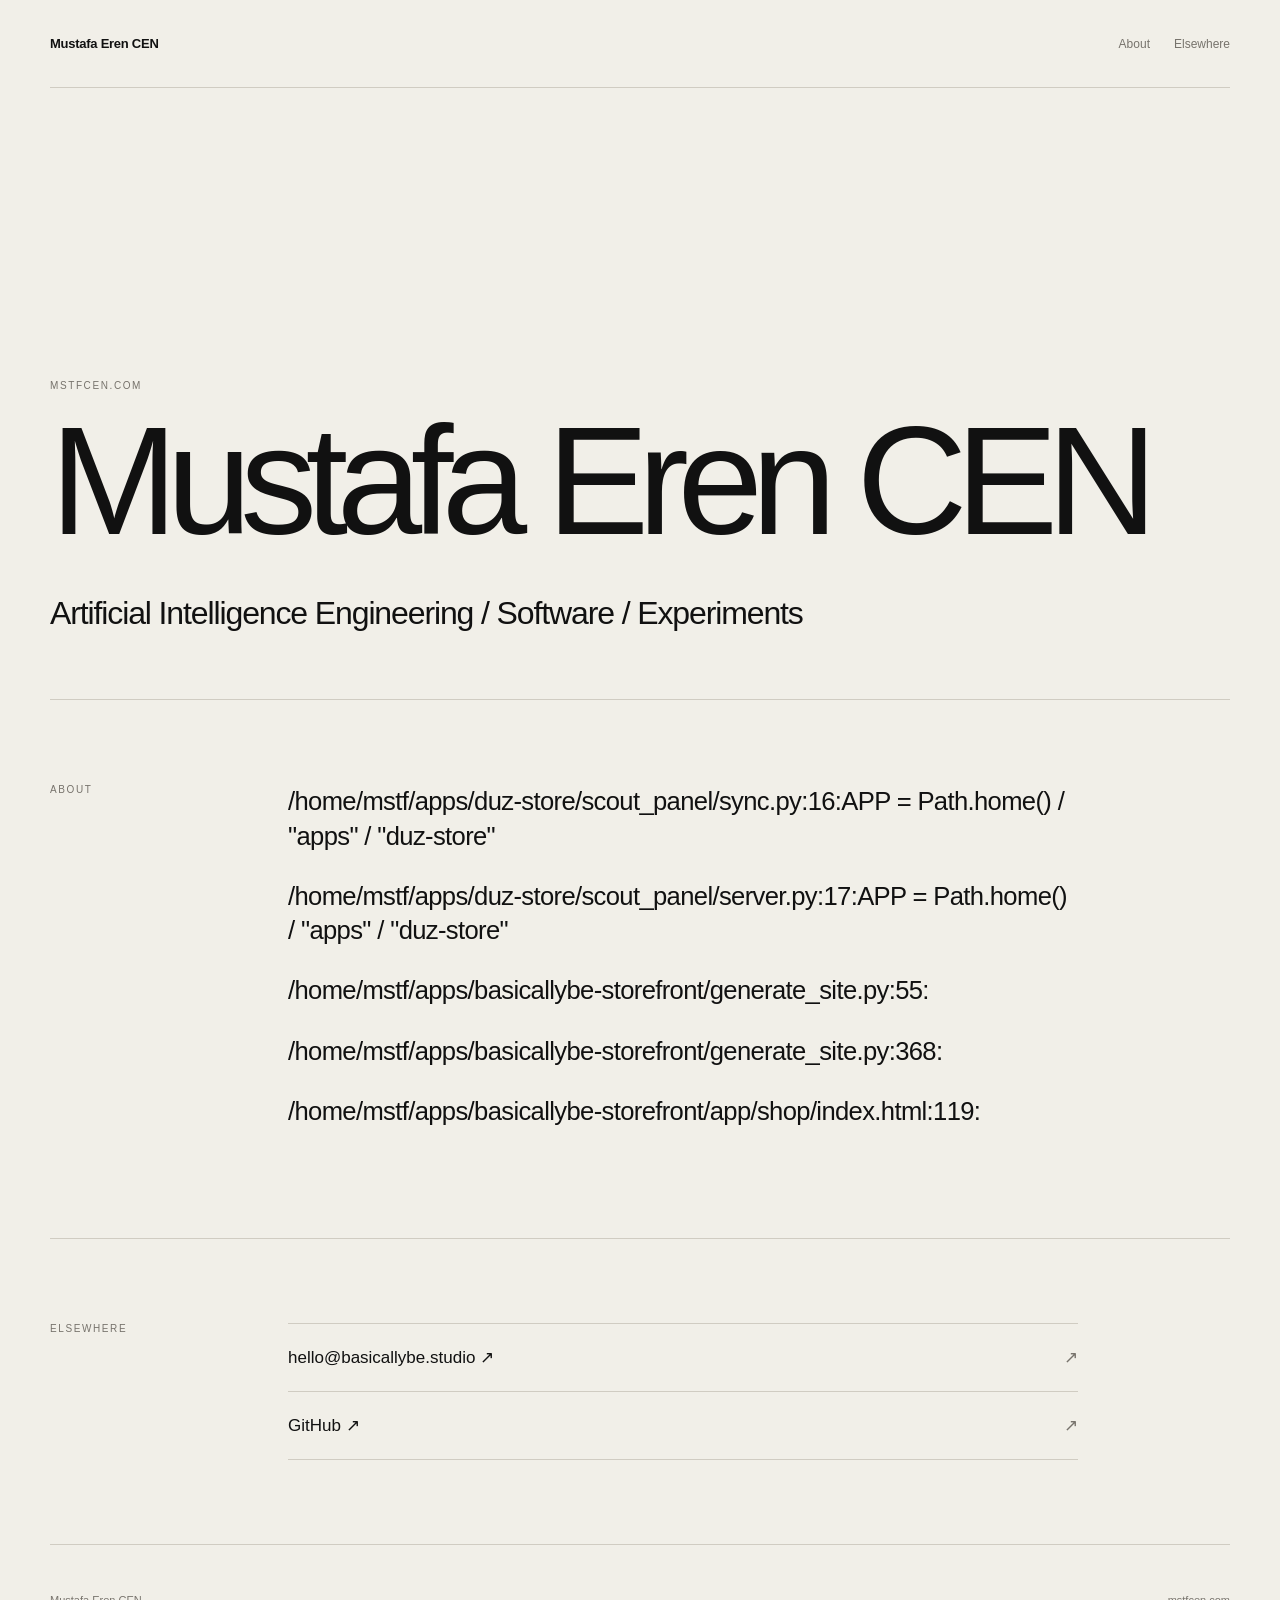
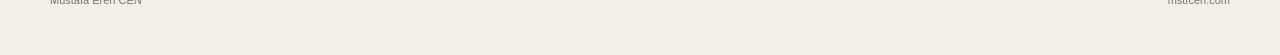
==== index.html @ 0edf3b53 "Rebuild mstfcen.com" ====
<!doctype html>
<html lang="en">
<head>
  <meta charset="utf-8">
  <meta name="viewport" content="width=device-width,initial-scale=1">
  <meta name="description" content="Artificial Intelligence Engineering / Software / Experiments">
  <meta name="theme-color" content="#f1efe8">
  <title>Mustafa Eren CEN</title>
  <link rel="stylesheet" href="style.css">
</head>
<body>
  <div class="page">
    <header class="nav">
      <a class="brand" href="/">Mustafa Eren CEN</a>
      <nav>
        <a href="#about">About</a>
        <a href="#elsewhere">Elsewhere</a>
      </nav>
    </header>

    <main>
      <section class="hero">
        <p class="eyebrow">mstfcen.com</p>
        <h1>Mustafa Eren CEN</h1>
        <p class="lead">Artificial Intelligence Engineering / Software / Experiments</p>
      </section>

      <section class="section" id="about">
        <p class="label">About</p>
        <div class="copy">
          <p>/home/mstf/apps/duz-store/scout_panel/sync.py:16:APP = Path.home() / &quot;apps&quot; / &quot;duz-store&quot;</p>
<p>/home/mstf/apps/duz-store/scout_panel/server.py:17:APP = Path.home() / &quot;apps&quot; / &quot;duz-store&quot;</p>
<p>/home/mstf/apps/basicallybe-storefront/generate_site.py:55:</p>
<p>/home/mstf/apps/basicallybe-storefront/generate_site.py:368:</p>
<p>/home/mstf/apps/basicallybe-storefront/app/shop/index.html:119:</p>
        </div>
      </section>

      <section class="section" id="elsewhere">
        <p class="label">Elsewhere</p>
        <div class="links">
          <a href="mailto:hello@basicallybe.studio" target="_blank" rel="noreferrer"><span>hello@basicallybe.studio
↗</span><span>↗</span></a>
<a href="https://github.com/mstfcen" target="_blank" rel="noreferrer"><span>GitHub
↗</span><span>↗</span></a>
        </div>
      </section>
    </main>

    <footer>
      <span>Mustafa Eren CEN</span>
      <span>mstfcen.com</span>
    </footer>
  </div>
</body>
</html>
---- style.css ----
*{box-sizing:border-box}

:root{
  --paper:#f1efe8;
  --ink:#111;
  --muted:#77736c;
  --rule:#d0ccc2;
}

html{scroll-behavior:smooth}

body{
  margin:0;
  background:var(--paper);
  color:var(--ink);
  font-family:Arial,Helvetica,sans-serif;
  -webkit-font-smoothing:antialiased;
}

a{color:inherit;text-decoration:none}

.page{
  width:min(1180px,calc(100% - 48px));
  margin:0 auto;
}

.nav{
  height:88px;
  display:flex;
  align-items:center;
  justify-content:space-between;
  border-bottom:1px solid var(--rule);
}

.brand{
  font-size:13px;
  font-weight:700;
  letter-spacing:-.02em;
}

nav{
  display:flex;
  gap:24px;
}

nav a{
  font-size:12px;
  color:var(--muted);
}

.hero{
  min-height:68vh;
  display:flex;
  flex-direction:column;
  justify-content:flex-end;
  padding:88px 0 68px;
  border-bottom:1px solid var(--rule);
}

.eyebrow,.label{
  margin:0;
  color:var(--muted);
  font-size:10px;
  text-transform:uppercase;
  letter-spacing:.16em;
}

.eyebrow{margin-bottom:28px}

h1{
  margin:0;
  max-width:1100px;
  font-size:clamp(64px,12vw,162px);
  font-weight:500;
  line-height:.82;
  letter-spacing:-.075em;
}

.lead{
  margin:50px 0 0;
  width:min(780px,100%);
  font-size:clamp(20px,2.5vw,34px);
  line-height:1.13;
  letter-spacing:-.035em;
}

.section{
  display:grid;
  grid-template-columns:190px minmax(0,1fr);
  gap:48px;
  padding:84px 0;
  border-bottom:1px solid var(--rule);
}

.copy{
  width:min(790px,100%);
  font-size:clamp(20px,2vw,27px);
  line-height:1.35;
  letter-spacing:-.025em;
}

.copy p{
  margin:0 0 1em;
}

.links{
  width:min(790px,100%);
  border-top:1px solid var(--rule);
}

.links a{
  display:flex;
  align-items:center;
  justify-content:space-between;
  min-height:68px;
  border-bottom:1px solid var(--rule);
  font-size:17px;
  transition:padding-left .15s ease;
}

.links a:hover{padding-left:8px}
.links a span:last-child{color:var(--muted)}

footer{
  height:110px;
  display:flex;
  align-items:center;
  justify-content:space-between;
  color:var(--muted);
  font-size:11px;
}

@media(max-width:720px){
  .page{width:calc(100% - 24px)}
  .nav{height:70px}
  nav{gap:14px}
  .hero{min-height:60vh;padding:58px 0 44px}
  h1{font-size:clamp(56px,20vw,96px)}
  .lead{margin-top:34px}
  .section{grid-template-columns:1fr;gap:18px;padding:54px 0}
  .copy{font-size:19px}
}
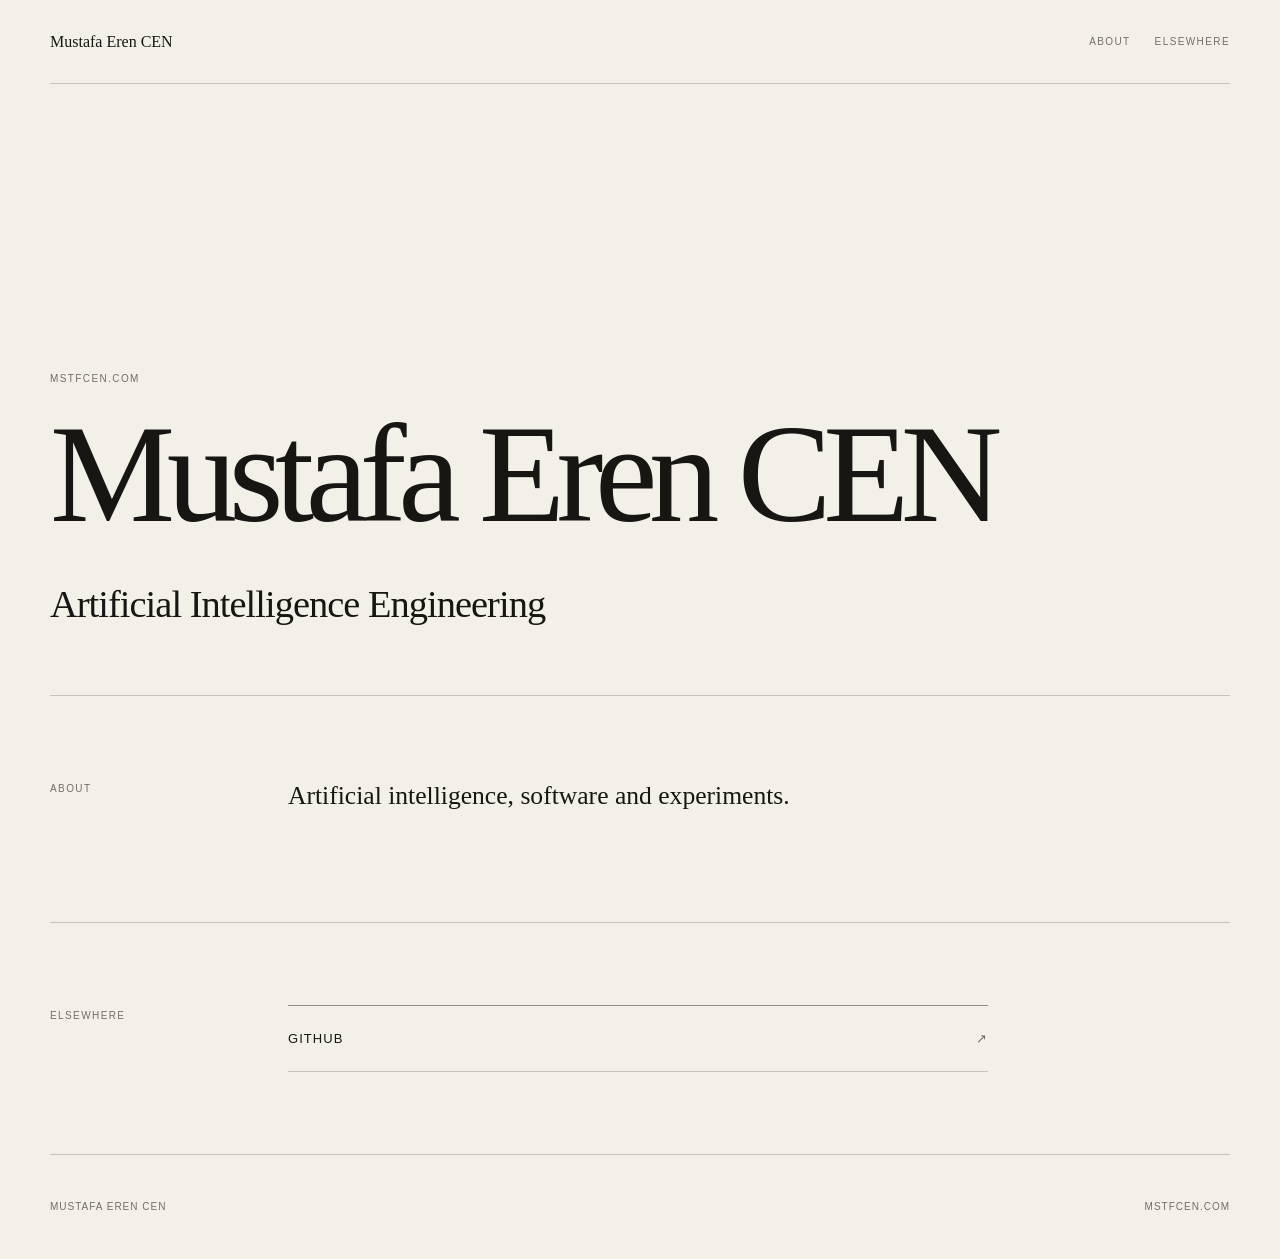
==== commit 1025db58: "Restore mstfcen.com historical copy" ====
--- a/index.html
+++ b/index.html
@@ -2,15 +2,18 @@
 <html lang="en">
 <head>
   <meta charset="utf-8">
-  <meta name="viewport" content="width=device-width,initial-scale=1">
-  <meta name="description" content="Artificial Intelligence Engineering / Software / Experiments">
-  <meta name="theme-color" content="#f1efe8">
+  <meta name="viewport"
+        content="width=device-width,initial-scale=1">
+  <meta name="description"
+        content="Artificial Intelligence Engineering">
+  <meta name="theme-color" content="#f3f0e8">
   <title>Mustafa Eren CEN</title>
   <link rel="stylesheet" href="style.css">
 </head>
 <body>
   <div class="page">
-    <header class="nav">
+
+    <header>
       <a class="brand" href="/">Mustafa Eren CEN</a>
       <nav>
         <a href="#about">About</a>
@@ -19,38 +22,34 @@
     </header>
 
     <main>
+
       <section class="hero">
-        <p class="eyebrow">mstfcen.com</p>
+        <p class="label">mstfcen.com</p>
         <h1>Mustafa Eren CEN</h1>
-        <p class="lead">Artificial Intelligence Engineering / Software / Experiments</p>
+        <p class="lead">Artificial Intelligence Engineering</p>
       </section>
 
       <section class="section" id="about">
         <p class="label">About</p>
         <div class="copy">
-          <p>/home/mstf/apps/duz-store/scout_panel/sync.py:16:APP = Path.home() / &quot;apps&quot; / &quot;duz-store&quot;</p>
-<p>/home/mstf/apps/duz-store/scout_panel/server.py:17:APP = Path.home() / &quot;apps&quot; / &quot;duz-store&quot;</p>
-<p>/home/mstf/apps/basicallybe-storefront/generate_site.py:55:</p>
-<p>/home/mstf/apps/basicallybe-storefront/generate_site.py:368:</p>
-<p>/home/mstf/apps/basicallybe-storefront/app/shop/index.html:119:</p>
+          <p>Artificial intelligence, software and experiments.</p>
         </div>
       </section>
 
       <section class="section" id="elsewhere">
         <p class="label">Elsewhere</p>
-        <div class="links">
-          <a href="mailto:hello@basicallybe.studio" target="_blank" rel="noreferrer"><span>hello@basicallybe.studio
-↗</span><span>↗</span></a>
-<a href="https://github.com/mstfcen" target="_blank" rel="noreferrer"><span>GitHub
-↗</span><span>↗</span></a>
+        <div class="link-list">
+          <a href="https://github.com/mstfcen" target="_blank" rel="noreferrer"><span>GitHub</span><span>↗</span></a>
         </div>
       </section>
+
     </main>
 
     <footer>
       <span>Mustafa Eren CEN</span>
       <span>mstfcen.com</span>
     </footer>
+
   </div>
 </body>
 </html>
--- a/style.css
+++ b/style.css
@@ -1,41 +1,48 @@
 *{box-sizing:border-box}
 
 :root{
-  --paper:#f1efe8;
-  --ink:#111;
-  --muted:#77736c;
-  --rule:#d0ccc2;
+  --bg:#f3f0e8;
+  --alt:#ebe7dc;
+  --fg:#171613;
+  --muted:#746f66;
+  --line:#cbc5b8;
+  --line-strong:#938b7c;
+  --serif:Georgia,"Times New Roman",serif;
+  --sans:Arial,Helvetica,sans-serif;
+  --max:1180px;
 }
 
 html{scroll-behavior:smooth}
 
 body{
   margin:0;
-  background:var(--paper);
-  color:var(--ink);
-  font-family:Arial,Helvetica,sans-serif;
+  background:var(--bg);
+  color:var(--fg);
+  font-family:var(--sans);
   -webkit-font-smoothing:antialiased;
 }
 
-a{color:inherit;text-decoration:none}
+a{
+  color:inherit;
+  text-decoration:none;
+}
 
 .page{
-  width:min(1180px,calc(100% - 48px));
+  width:min(var(--max),calc(100% - 48px));
   margin:0 auto;
 }
 
-.nav{
-  height:88px;
+header{
+  height:84px;
   display:flex;
   align-items:center;
   justify-content:space-between;
-  border-bottom:1px solid var(--rule);
+  border-bottom:1px solid var(--line);
 }
 
 .brand{
-  font-size:13px;
-  font-weight:700;
-  letter-spacing:-.02em;
+  font-family:var(--serif);
+  font-size:16px;
 }
 
 nav{
@@ -43,8 +50,15 @@
   gap:24px;
 }
 
+nav a,
+.label{
+  font-family:var(--sans);
+  font-size:10px;
+  letter-spacing:.14em;
+  text-transform:uppercase;
+}
+
 nav a{
-  font-size:12px;
   color:var(--muted);
 }
 
@@ -53,90 +67,122 @@
   display:flex;
   flex-direction:column;
   justify-content:flex-end;
-  padding:88px 0 68px;
-  border-bottom:1px solid var(--rule);
+  padding:88px 0 70px;
+  border-bottom:1px solid var(--line);
 }
 
-.eyebrow,.label{
-  margin:0;
+.label{
+  margin:0 0 28px;
   color:var(--muted);
-  font-size:10px;
-  text-transform:uppercase;
-  letter-spacing:.16em;
 }
 
-.eyebrow{margin-bottom:28px}
-
 h1{
+  max-width:1080px;
   margin:0;
-  max-width:1100px;
-  font-size:clamp(64px,12vw,162px);
-  font-weight:500;
-  line-height:.82;
-  letter-spacing:-.075em;
+  font-family:var(--serif);
+  font-size:clamp(66px,11vw,150px);
+  font-weight:400;
+  line-height:.88;
+  letter-spacing:-.06em;
 }
 
 .lead{
-  margin:50px 0 0;
-  width:min(780px,100%);
-  font-size:clamp(20px,2.5vw,34px);
-  line-height:1.13;
-  letter-spacing:-.035em;
+  max-width:700px;
+  margin:48px 0 0;
+  font-family:var(--serif);
+  font-size:clamp(24px,3vw,40px);
+  line-height:1.08;
+  letter-spacing:-.025em;
 }
 
 .section{
   display:grid;
   grid-template-columns:190px minmax(0,1fr);
   gap:48px;
-  padding:84px 0;
-  border-bottom:1px solid var(--rule);
+  padding:82px 0;
+  border-bottom:1px solid var(--line);
+}
+
+.section>.label{
+  margin:5px 0 0;
 }
 
 .copy{
-  width:min(790px,100%);
-  font-size:clamp(20px,2vw,27px);
-  line-height:1.35;
-  letter-spacing:-.025em;
+  max-width:700px;
+  font-family:var(--serif);
+  font-size:clamp(21px,2vw,28px);
+  line-height:1.42;
 }
 
 .copy p{
   margin:0 0 1em;
 }
 
-.links{
-  width:min(790px,100%);
-  border-top:1px solid var(--rule);
+.link-list{
+  max-width:700px;
+  border-top:1px solid var(--line-strong);
 }
 
-.links a{
+.link-list a{
+  min-height:66px;
   display:flex;
   align-items:center;
   justify-content:space-between;
-  min-height:68px;
-  border-bottom:1px solid var(--rule);
-  font-size:17px;
-  transition:padding-left .15s ease;
+  border-bottom:1px solid var(--line);
+  font-size:13px;
+  letter-spacing:.08em;
+  text-transform:uppercase;
 }
 
-.links a:hover{padding-left:8px}
-.links a span:last-child{color:var(--muted)}
+.link-list a span:last-child{
+  color:var(--muted);
+}
 
 footer{
-  height:110px;
+  min-height:104px;
   display:flex;
   align-items:center;
   justify-content:space-between;
   color:var(--muted);
-  font-size:11px;
+  font-size:10px;
+  letter-spacing:.1em;
+  text-transform:uppercase;
 }
 
 @media(max-width:720px){
-  .page{width:calc(100% - 24px)}
-  .nav{height:70px}
-  nav{gap:14px}
-  .hero{min-height:60vh;padding:58px 0 44px}
-  h1{font-size:clamp(56px,20vw,96px)}
-  .lead{margin-top:34px}
-  .section{grid-template-columns:1fr;gap:18px;padding:54px 0}
-  .copy{font-size:19px}
+  .page{
+    width:calc(100% - 24px);
+  }
+
+  header{
+    height:68px;
+  }
+
+  nav{
+    gap:14px;
+  }
+
+  .hero{
+    min-height:60vh;
+    padding:58px 0 44px;
+  }
+
+  h1{
+    font-size:clamp(58px,19vw,94px);
+  }
+
+  .lead{
+    margin-top:34px;
+    font-size:25px;
+  }
+
+  .section{
+    grid-template-columns:1fr;
+    gap:18px;
+    padding:52px 0;
+  }
+
+  .copy{
+    font-size:20px;
+  }
 }
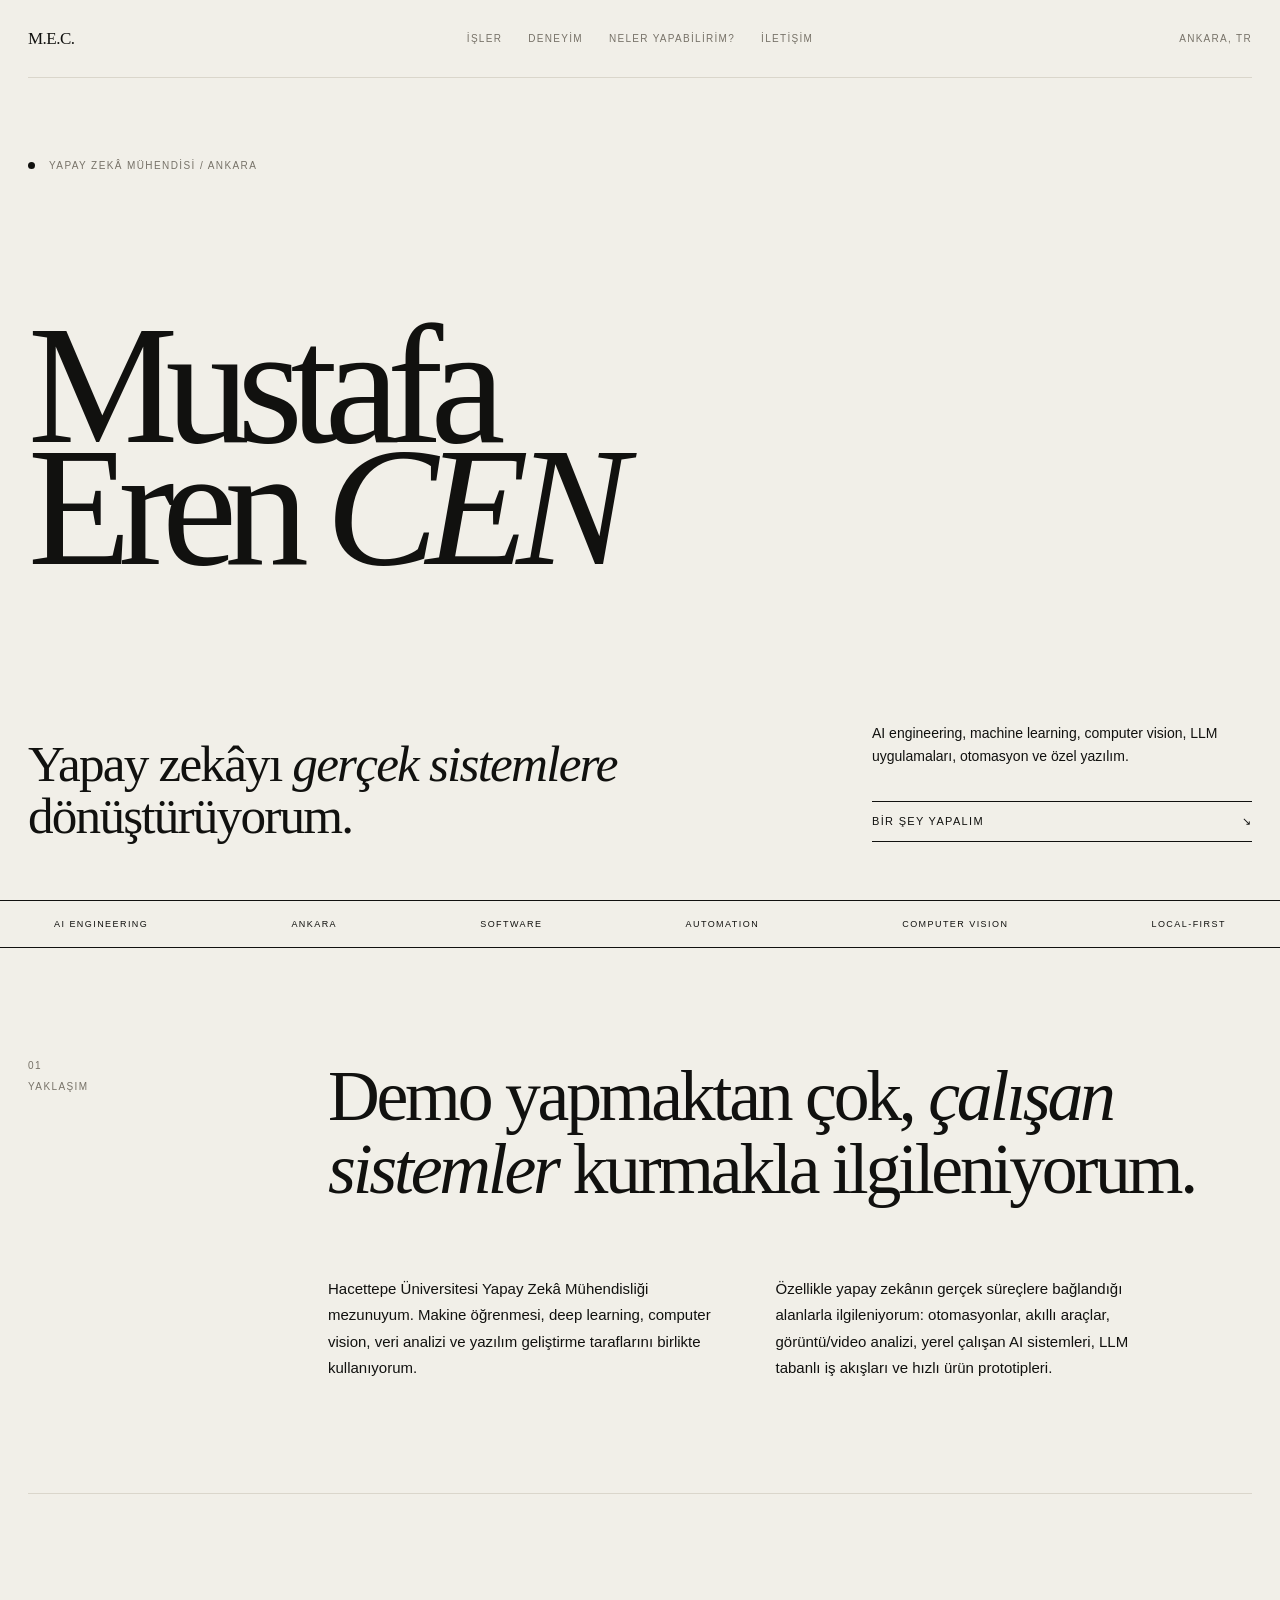
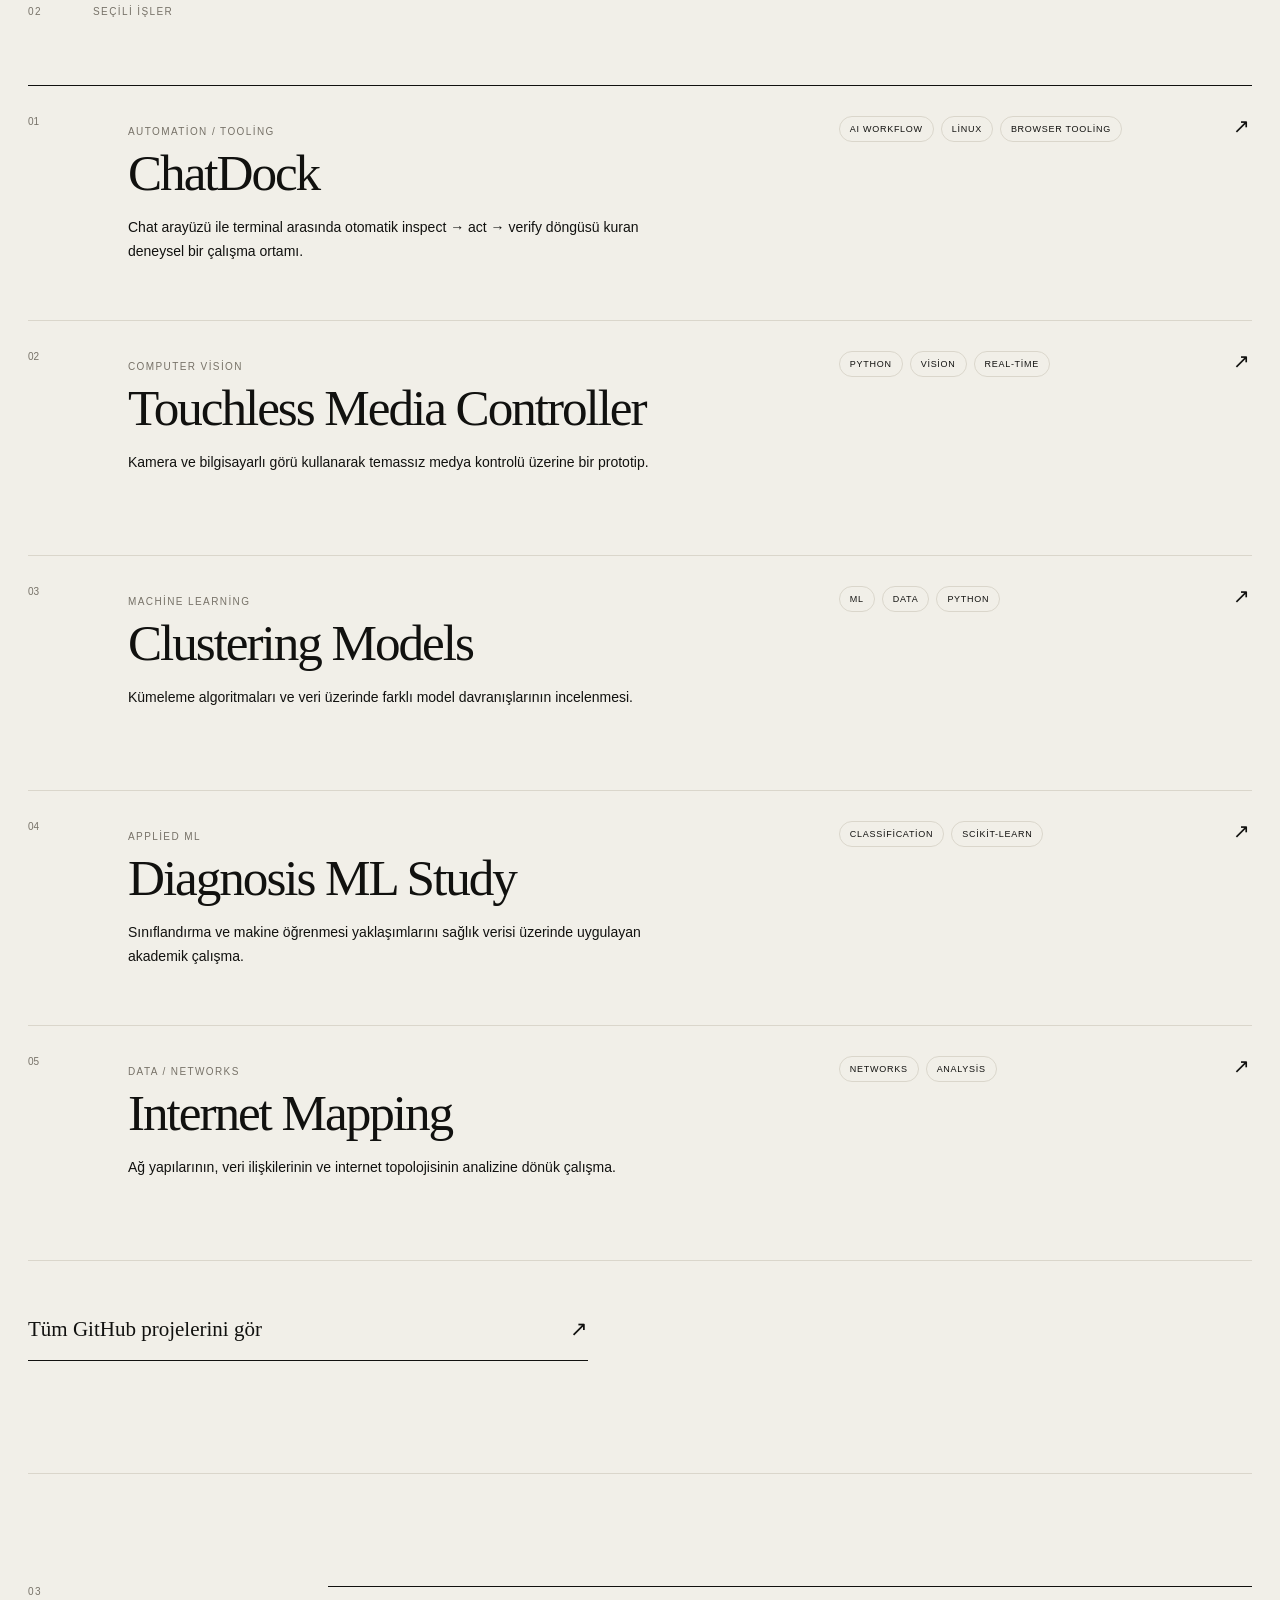
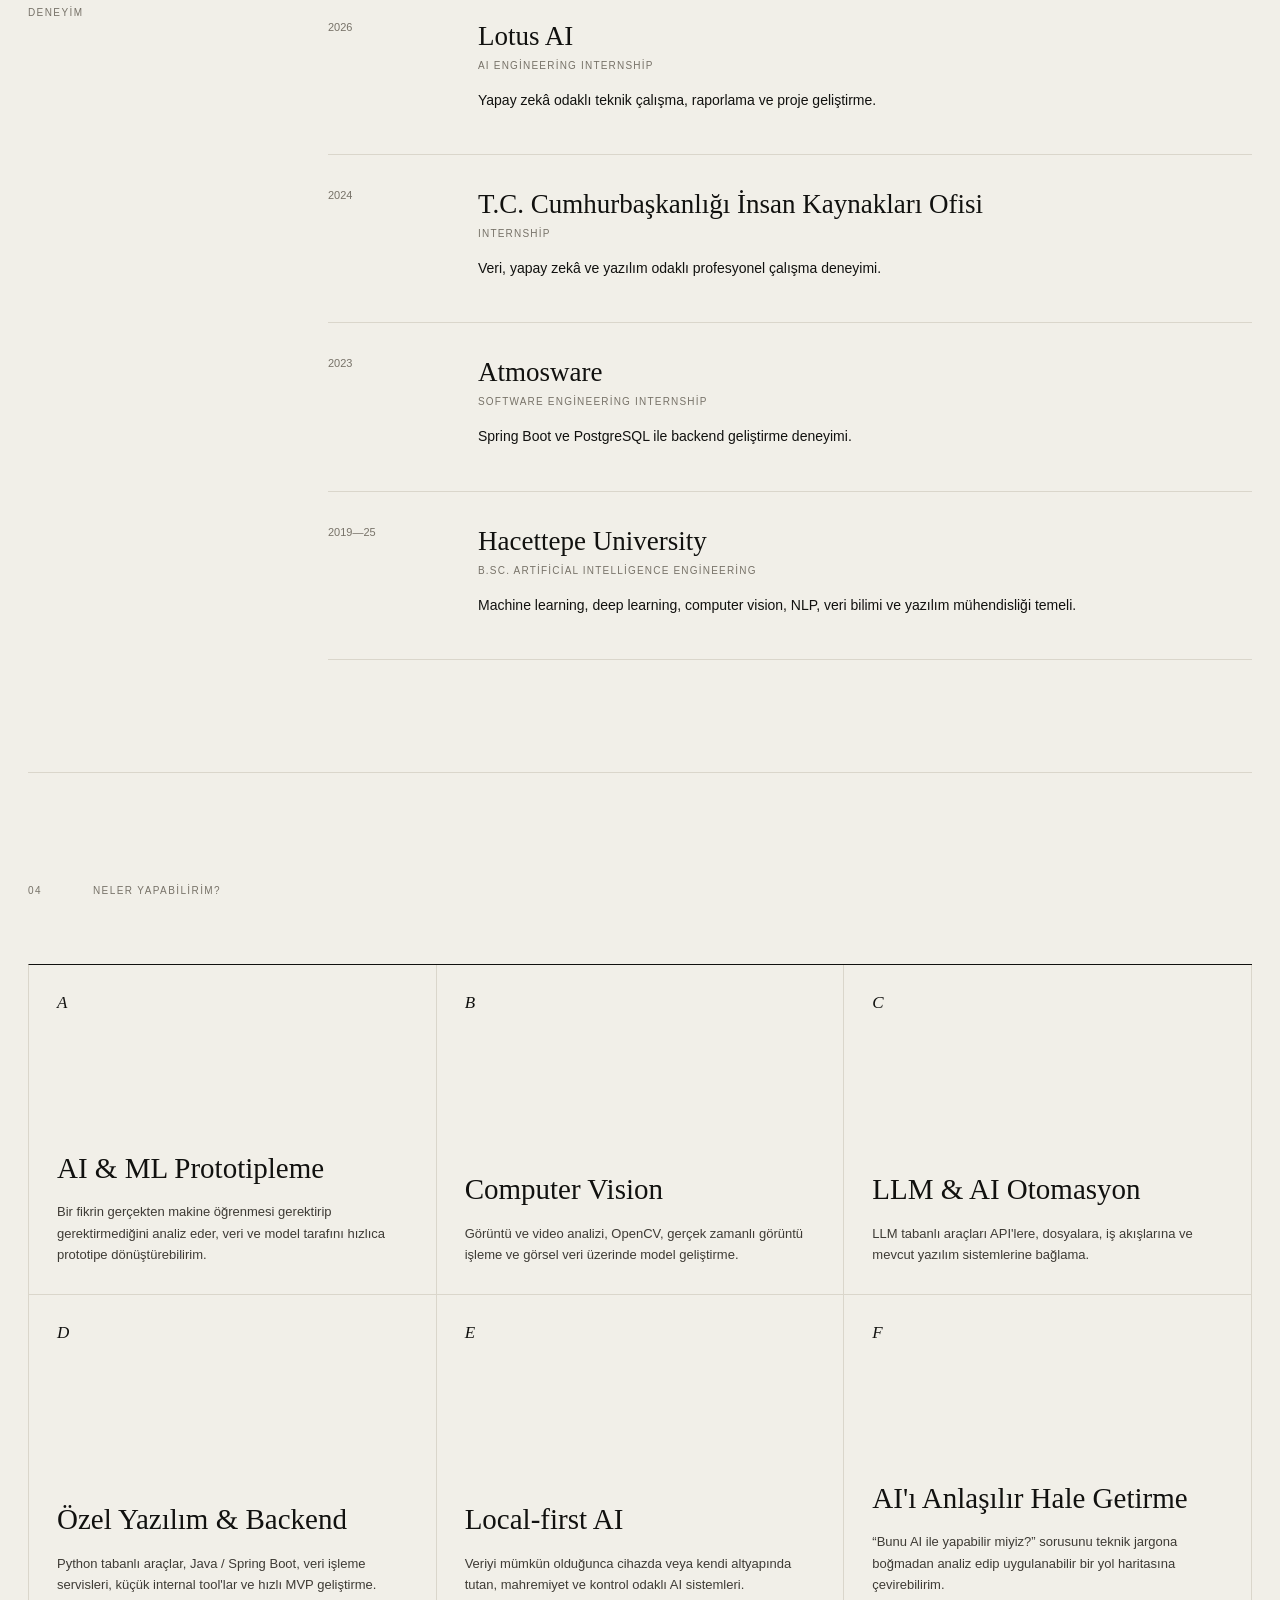
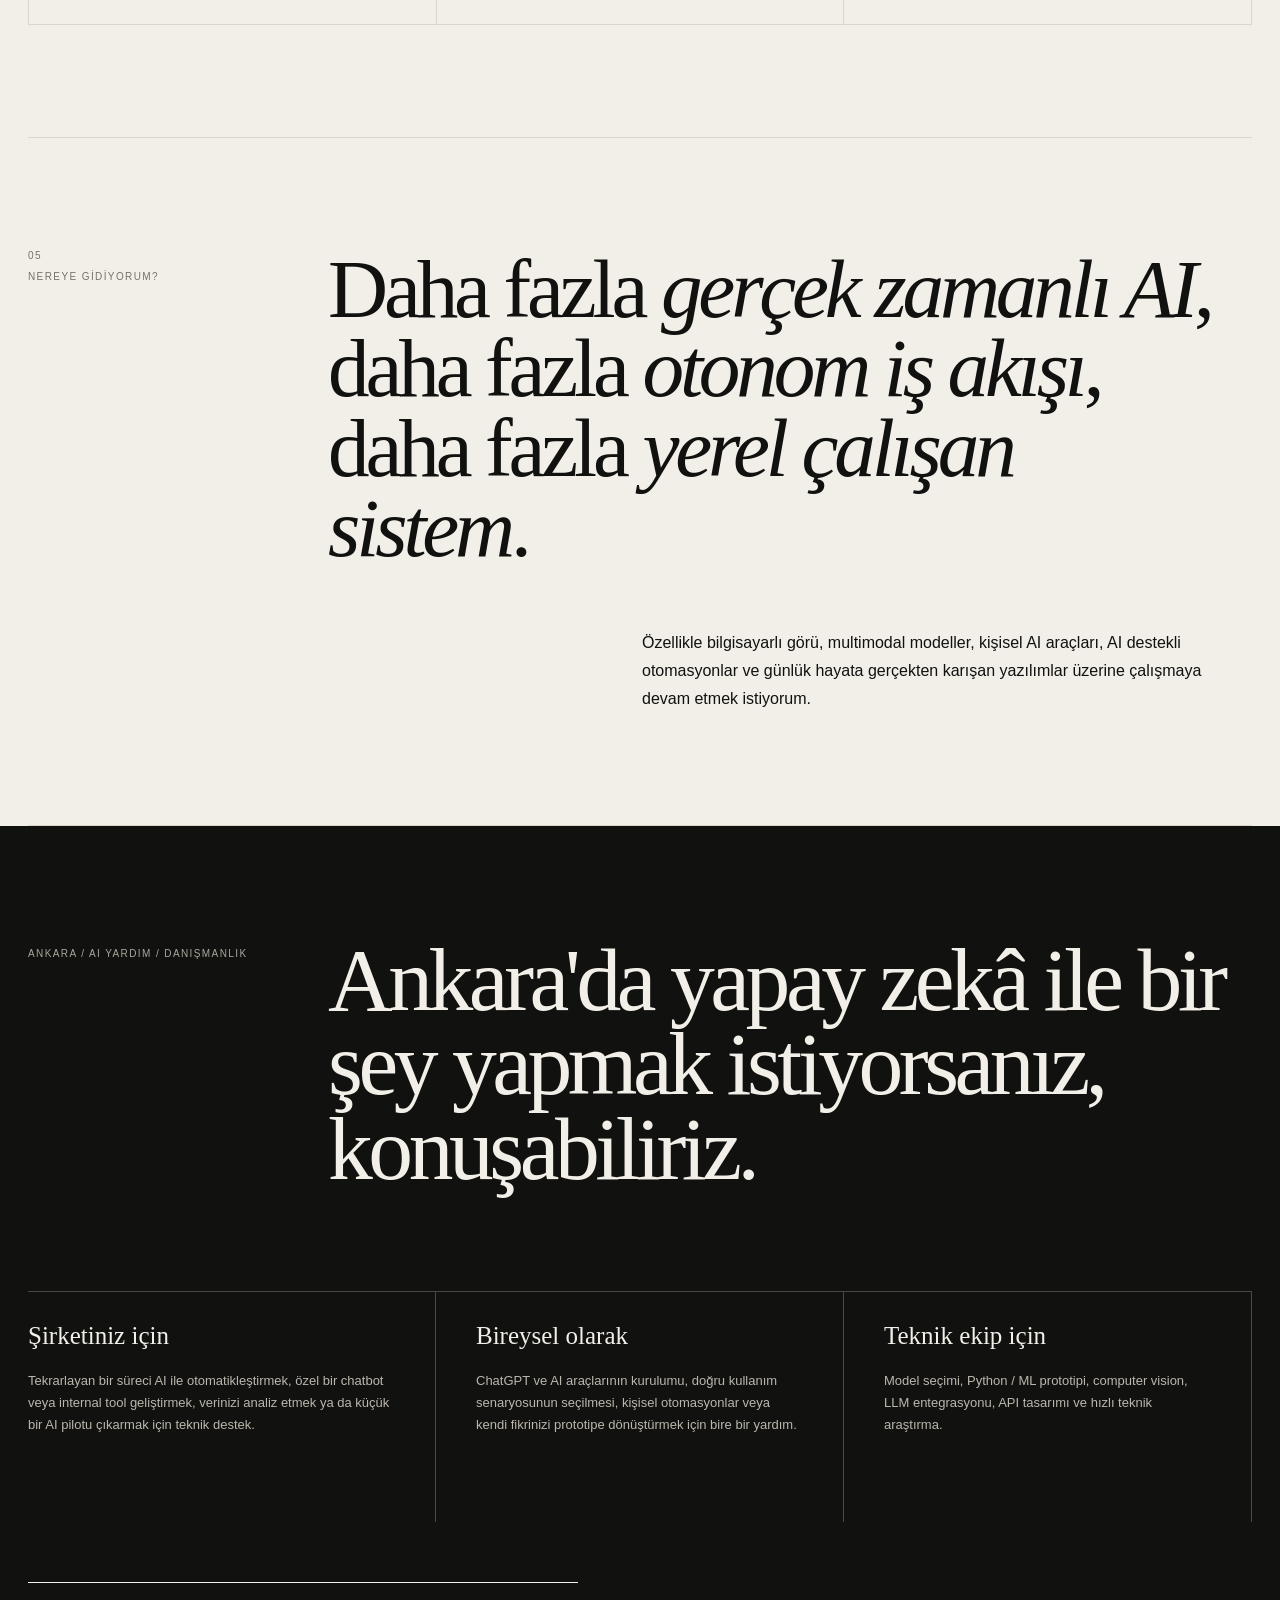
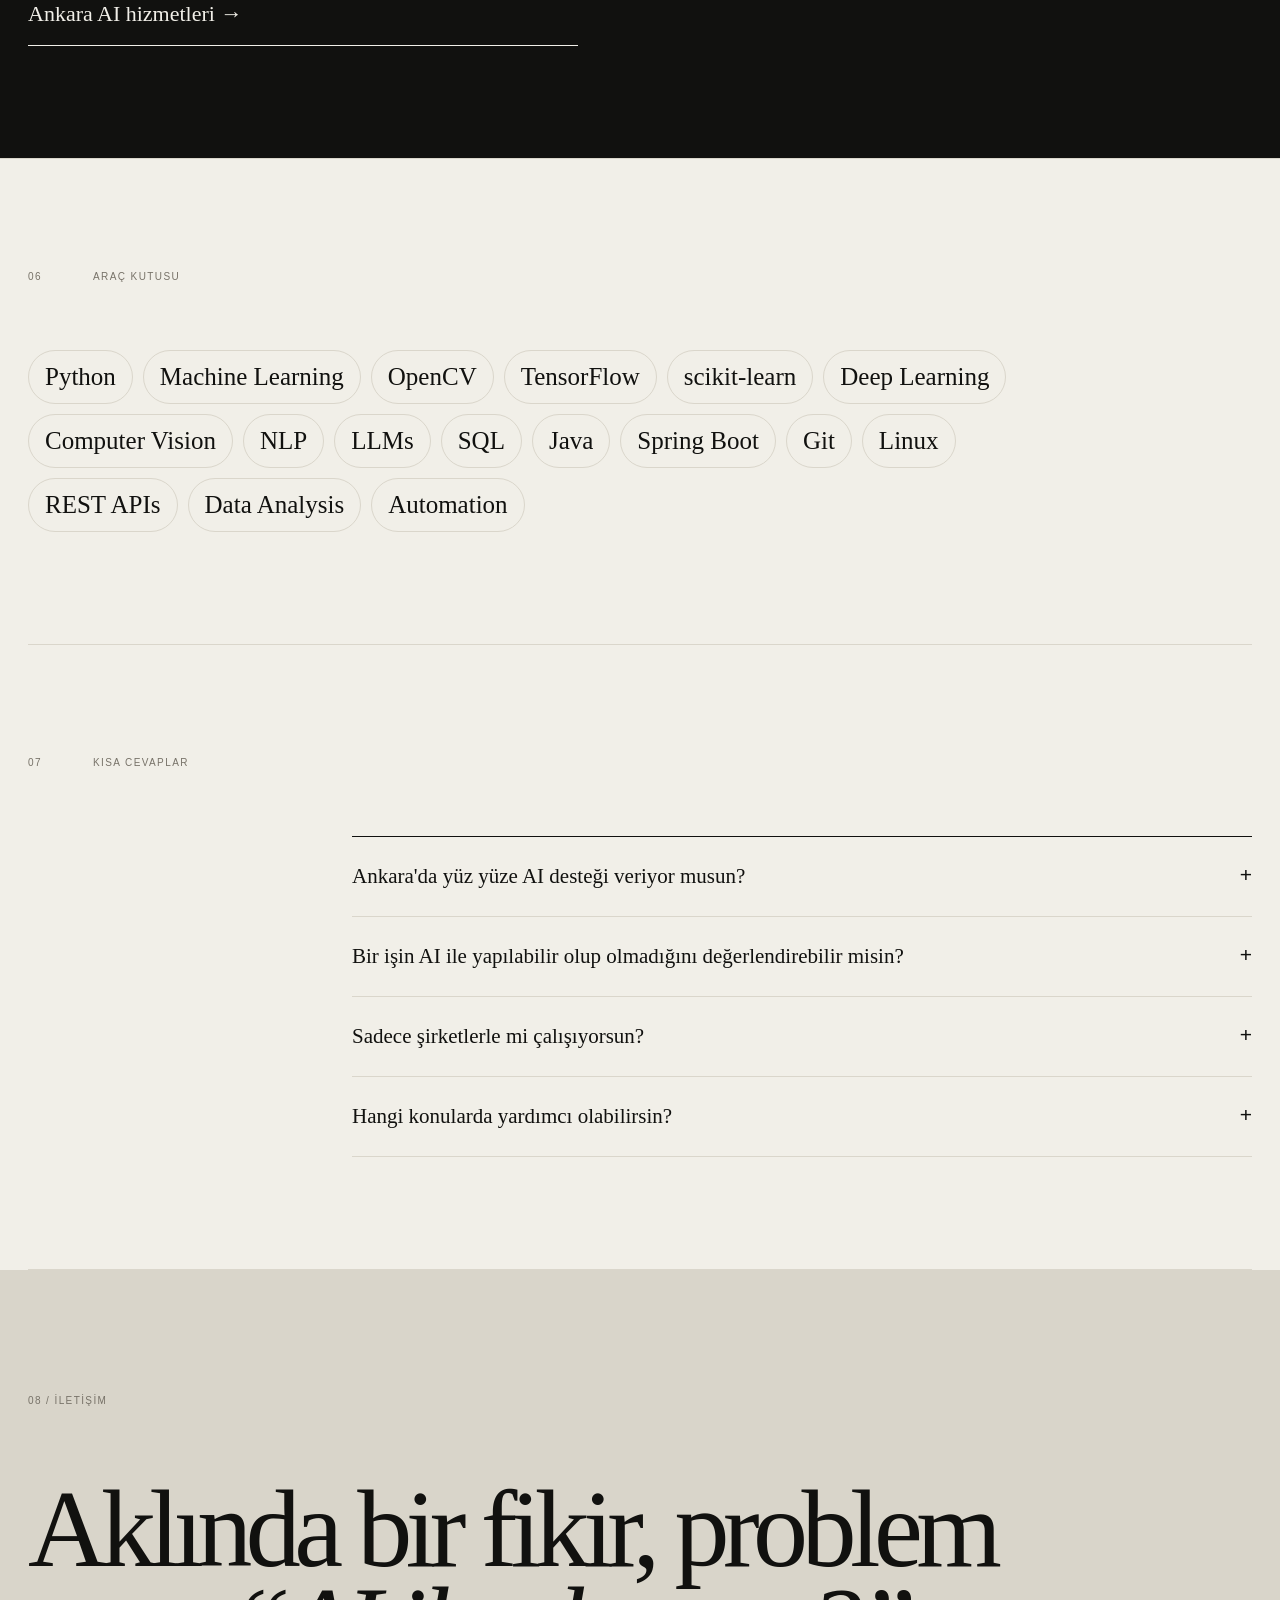
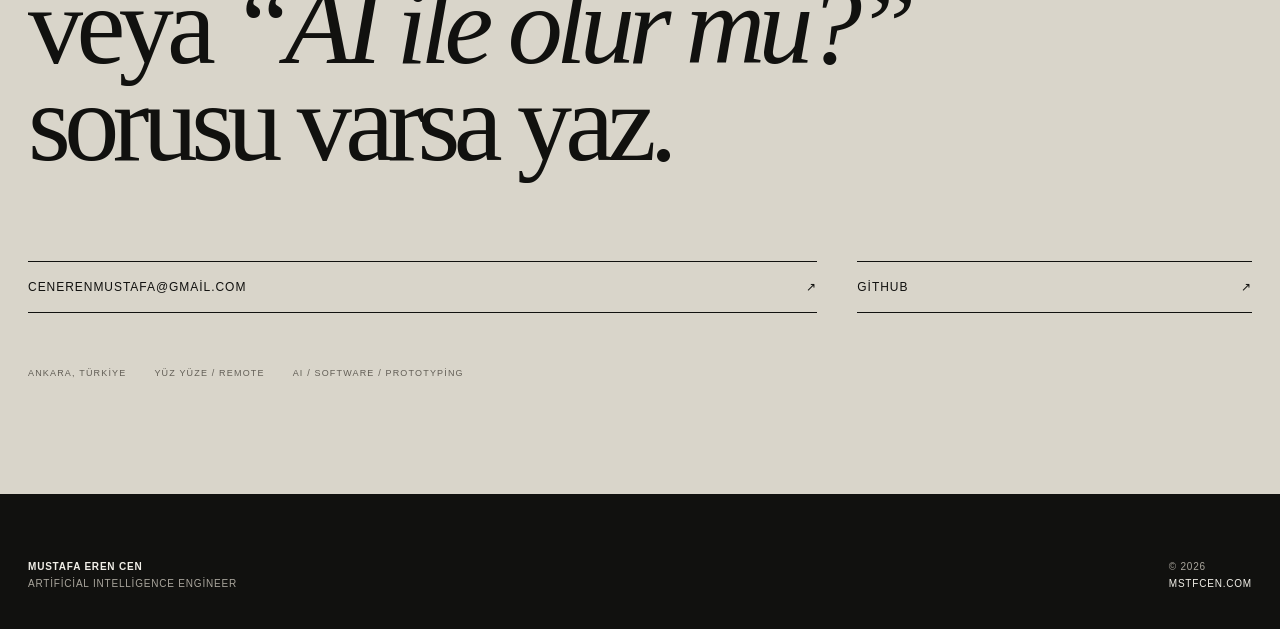
==== commit e4835e0d: "Expand portfolio and Ankara AI SEO" ====
--- a/index.html
+++ b/index.html
@@ -1,55 +1,740 @@
 <!doctype html>
-<html lang="en">
+<html lang="tr">
 <head>
   <meta charset="utf-8">
-  <meta name="viewport"
-        content="width=device-width,initial-scale=1">
-  <meta name="description"
-        content="Artificial Intelligence Engineering">
-  <meta name="theme-color" content="#f3f0e8">
-  <title>Mustafa Eren CEN</title>
-  <link rel="stylesheet" href="style.css">
+  <meta name="viewport" content="width=device-width,initial-scale=1">
+
+  <title>Mustafa Eren CEN — Yapay Zekâ Mühendisi | Ankara AI & Yazılım</title>
+
+  <meta
+    name="description"
+    content="Ankara'da yapay zekâ mühendisi Mustafa Eren CEN. AI danışmanlığı, yapay zekâ otomasyonları, makine öğrenmesi, computer vision, LLM uygulamaları, Python ve özel yazılım prototipleri."
+  >
+
+  <meta
+    name="keywords"
+    content="Ankara yapay zeka, Ankara AI, yapay zeka danışmanlığı Ankara, yapay zeka uzmanı Ankara, AI danışmanı, yapay zeka yardımı, AI otomasyon, makine öğrenmesi Ankara, computer vision Ankara, Python geliştirici Ankara, LLM, Mustafa Eren Cen"
+  >
+
+  <meta name="author" content="Mustafa Eren CEN">
+  <meta name="robots" content="index,follow,max-image-preview:large,max-snippet:-1,max-video-preview:-1">
+  <meta name="theme-color" content="#f1efe8">
+  <meta name="format-detection" content="telephone=no">
+
+  <link rel="canonical" href="https://mstfcen.com/">
+  <link rel="alternate" hreflang="tr" href="https://mstfcen.com/">
+  <link rel="alternate" hreflang="x-default" href="https://mstfcen.com/">
+
+  <meta property="og:type" content="profile">
+  <meta property="og:locale" content="tr_TR">
+  <meta property="og:site_name" content="mstfcen.com">
+  <meta property="og:title" content="Mustafa Eren CEN — Yapay Zekâ Mühendisi">
+  <meta
+    property="og:description"
+    content="Yapay zekâ, yazılım, otomasyon ve gerçek dünyada çalışan sistemler. Ankara."
+  >
+  <meta property="og:url" content="https://mstfcen.com/">
+
+  <meta name="twitter:card" content="summary">
+  <meta name="twitter:title" content="Mustafa Eren CEN — Yapay Zekâ Mühendisi">
+  <meta
+    name="twitter:description"
+    content="AI, machine learning, computer vision, otomasyon ve özel yazılım sistemleri — Ankara."
+  >
+
+  <link rel="stylesheet" href="/style.css">
+
+  <script type="application/ld+json">
+  {
+    "@context": "https://schema.org",
+    "@graph": [
+      {
+        "@type": "Person",
+        "@id": "https://mstfcen.com/#person",
+        "name": "Mustafa Eren CEN",
+        "url": "https://mstfcen.com/",
+        "email": "mailto:cenerenmustafa@gmail.com",
+        "jobTitle": "Artificial Intelligence Engineer",
+        "address": {
+          "@type": "PostalAddress",
+          "addressLocality": "Ankara",
+          "addressCountry": "TR"
+        },
+        "alumniOf": {
+          "@type": "CollegeOrUniversity",
+          "name": "Hacettepe University"
+        },
+        "sameAs": [
+          "https://github.com/mstfcen"
+        ],
+        "knowsAbout": [
+          "Artificial Intelligence",
+          "Machine Learning",
+          "Deep Learning",
+          "Computer Vision",
+          "Natural Language Processing",
+          "Large Language Models",
+          "Python",
+          "OpenCV",
+          "TensorFlow",
+          "scikit-learn",
+          "Data Analysis",
+          "AI Automation",
+          "Software Development",
+          "Java",
+          "Spring Boot"
+        ]
+      },
+      {
+        "@type": "WebSite",
+        "@id": "https://mstfcen.com/#website",
+        "url": "https://mstfcen.com/",
+        "name": "Mustafa Eren CEN",
+        "inLanguage": "tr-TR",
+        "publisher": {
+          "@id": "https://mstfcen.com/#person"
+        }
+      },
+      {
+        "@type": "ProfessionalService",
+        "@id": "https://mstfcen.com/#ai-service",
+        "name": "Mustafa Eren CEN — Yapay Zekâ & Yazılım",
+        "url": "https://mstfcen.com/ankara-yapay-zeka-danismanligi/",
+        "areaServed": [
+          {
+            "@type": "City",
+            "name": "Ankara"
+          },
+          {
+            "@type": "Country",
+            "name": "Türkiye"
+          }
+        ],
+        "provider": {
+          "@id": "https://mstfcen.com/#person"
+        },
+        "serviceType": [
+          "Yapay Zekâ Danışmanlığı",
+          "AI Otomasyon",
+          "Makine Öğrenmesi",
+          "Computer Vision",
+          "LLM Uygulamaları",
+          "Özel Yazılım Prototipleme"
+        ]
+      }
+    ]
+  }
+  </script>
 </head>
+
 <body>
-  <div class="page">
-
-    <header>
-      <a class="brand" href="/">Mustafa Eren CEN</a>
-      <nav>
-        <a href="#about">About</a>
-        <a href="#elsewhere">Elsewhere</a>
-      </nav>
-    </header>
-
-    <main>
-
-      <section class="hero">
-        <p class="label">mstfcen.com</p>
-        <h1>Mustafa Eren CEN</h1>
-        <p class="lead">Artificial Intelligence Engineering</p>
-      </section>
-
-      <section class="section" id="about">
-        <p class="label">About</p>
-        <div class="copy">
-          <p>Artificial intelligence, software and experiments.</p>
+  <a class="skip" href="#main">İçeriğe geç</a>
+
+  <header class="topbar">
+    <a class="wordmark" href="/" aria-label="Ana sayfa">
+      M.E.C.
+    </a>
+
+    <nav aria-label="Ana navigasyon">
+      <a href="#work">İşler</a>
+      <a href="#experience">Deneyim</a>
+      <a href="#capabilities">Neler yapabilirim?</a>
+      <a href="#contact">İletişim</a>
+    </nav>
+
+    <span class="place">
+      Ankara, TR
+    </span>
+  </header>
+
+  <main id="main">
+
+    <section class="hero">
+      <div class="hero-kicker">
+        <span class="dot"></span>
+        Yapay Zekâ Mühendisi / Ankara
+      </div>
+
+      <h1>
+        Mustafa<br>
+        Eren <em>CEN</em>
+      </h1>
+
+      <div class="hero-bottom">
+        <p class="hero-statement">
+          Yapay zekâyı
+          <span>gerçek sistemlere</span>
+          dönüştürüyorum.
+        </p>
+
+        <div class="hero-meta">
+          <p>
+            AI engineering, machine learning,
+            computer vision, LLM uygulamaları,
+            otomasyon ve özel yazılım.
+          </p>
+
+          <a href="#contact" class="arrow-link">
+            Bir şey yapalım
+            <span>↘</span>
+          </a>
         </div>
-      </section>
-
-      <section class="section" id="elsewhere">
-        <p class="label">Elsewhere</p>
-        <div class="link-list">
-          <a href="https://github.com/mstfcen" target="_blank" rel="noreferrer"><span>GitHub</span><span>↗</span></a>
+      </div>
+    </section>
+
+    <div class="signal" aria-hidden="true">
+      <span>AI ENGINEERING</span>
+      <span>ANKARA</span>
+      <span>SOFTWARE</span>
+      <span>AUTOMATION</span>
+      <span>COMPUTER VISION</span>
+      <span>LOCAL-FIRST</span>
+    </div>
+
+    <section class="intro editorial">
+      <div class="section-id">
+        <span>01</span>
+        <span>Yaklaşım</span>
+      </div>
+
+      <div class="editorial-body">
+        <p class="big-copy">
+          Demo yapmaktan çok,
+          <strong>çalışan sistemler</strong>
+          kurmakla ilgileniyorum.
+        </p>
+
+        <div class="columns">
+          <p>
+            Hacettepe Üniversitesi Yapay Zekâ Mühendisliği
+            mezunuyum. Makine öğrenmesi, deep learning,
+            computer vision, veri analizi ve yazılım geliştirme
+            taraflarını birlikte kullanıyorum.
+          </p>
+
+          <p>
+            Özellikle yapay zekânın gerçek süreçlere bağlandığı
+            alanlarla ilgileniyorum: otomasyonlar, akıllı araçlar,
+            görüntü/video analizi, yerel çalışan AI sistemleri,
+            LLM tabanlı iş akışları ve hızlı ürün prototipleri.
+          </p>
         </div>
-      </section>
-
-    </main>
-
-    <footer>
-      <span>Mustafa Eren CEN</span>
-      <span>mstfcen.com</span>
-    </footer>
-
-  </div>
+      </div>
+    </section>
+
+    <section class="work" id="work">
+      <div class="section-id">
+        <span>02</span>
+        <span>Seçili işler</span>
+      </div>
+
+      <div class="work-list">
+
+        <a
+          class="work-item feature"
+          href="https://github.com/mstfcen/zaku-chatdock"
+          target="_blank"
+          rel="noreferrer"
+        >
+          <div class="work-number">01</div>
+
+          <div>
+            <p class="eyebrow">Automation / Tooling</p>
+            <h2>ChatDock</h2>
+
+            <p class="work-description">
+              Chat arayüzü ile terminal arasında otomatik
+              inspect → act → verify döngüsü kuran deneysel
+              bir çalışma ortamı.
+            </p>
+          </div>
+
+          <div class="work-tags">
+            <span>AI workflow</span>
+            <span>Linux</span>
+            <span>Browser tooling</span>
+          </div>
+
+          <span class="work-arrow">↗</span>
+        </a>
+
+        <a
+          class="work-item"
+          href="https://github.com/mstfcen/touchless-media-controller"
+          target="_blank"
+          rel="noreferrer"
+        >
+          <div class="work-number">02</div>
+
+          <div>
+            <p class="eyebrow">Computer Vision</p>
+            <h2>Touchless Media Controller</h2>
+
+            <p class="work-description">
+              Kamera ve bilgisayarlı görü kullanarak
+              temassız medya kontrolü üzerine bir prototip.
+            </p>
+          </div>
+
+          <div class="work-tags">
+            <span>Python</span>
+            <span>Vision</span>
+            <span>Real-time</span>
+          </div>
+
+          <span class="work-arrow">↗</span>
+        </a>
+
+        <a
+          class="work-item"
+          href="https://github.com/mstfcen/Clustering-Models"
+          target="_blank"
+          rel="noreferrer"
+        >
+          <div class="work-number">03</div>
+
+          <div>
+            <p class="eyebrow">Machine Learning</p>
+            <h2>Clustering Models</h2>
+
+            <p class="work-description">
+              Kümeleme algoritmaları ve veri üzerinde
+              farklı model davranışlarının incelenmesi.
+            </p>
+          </div>
+
+          <div class="work-tags">
+            <span>ML</span>
+            <span>Data</span>
+            <span>Python</span>
+          </div>
+
+          <span class="work-arrow">↗</span>
+        </a>
+
+        <a
+          class="work-item"
+          href="https://github.com/mstfcen/Diabetes-Diagnosis-Machine-Learning"
+          target="_blank"
+          rel="noreferrer"
+        >
+          <div class="work-number">04</div>
+
+          <div>
+            <p class="eyebrow">Applied ML</p>
+            <h2>Diagnosis ML Study</h2>
+
+            <p class="work-description">
+              Sınıflandırma ve makine öğrenmesi
+              yaklaşımlarını sağlık verisi üzerinde
+              uygulayan akademik çalışma.
+            </p>
+          </div>
+
+          <div class="work-tags">
+            <span>Classification</span>
+            <span>scikit-learn</span>
+          </div>
+
+          <span class="work-arrow">↗</span>
+        </a>
+
+        <a
+          class="work-item"
+          href="https://github.com/mstfcen/Internet-Mapping"
+          target="_blank"
+          rel="noreferrer"
+        >
+          <div class="work-number">05</div>
+
+          <div>
+            <p class="eyebrow">Data / Networks</p>
+            <h2>Internet Mapping</h2>
+
+            <p class="work-description">
+              Ağ yapılarının, veri ilişkilerinin ve
+              internet topolojisinin analizine dönük çalışma.
+            </p>
+          </div>
+
+          <div class="work-tags">
+            <span>Networks</span>
+            <span>Analysis</span>
+          </div>
+
+          <span class="work-arrow">↗</span>
+        </a>
+
+      </div>
+
+      <a
+        class="all-projects"
+        href="https://github.com/mstfcen"
+        target="_blank"
+        rel="noreferrer"
+      >
+        Tüm GitHub projelerini gör
+        <span>↗</span>
+      </a>
+    </section>
+
+    <section class="experience editorial" id="experience">
+      <div class="section-id">
+        <span>03</span>
+        <span>Deneyim</span>
+      </div>
+
+      <div class="timeline">
+
+        <article>
+          <div class="year">2026</div>
+          <div>
+            <h3>Lotus AI</h3>
+            <p class="role">AI Engineering Internship</p>
+            <p>
+              Yapay zekâ odaklı teknik çalışma,
+              raporlama ve proje geliştirme.
+            </p>
+          </div>
+        </article>
+
+        <article>
+          <div class="year">2024</div>
+          <div>
+            <h3>T.C. Cumhurbaşkanlığı İnsan Kaynakları Ofisi</h3>
+            <p class="role">Internship</p>
+            <p>
+              Veri, yapay zekâ ve yazılım odaklı
+              profesyonel çalışma deneyimi.
+            </p>
+          </div>
+        </article>
+
+        <article>
+          <div class="year">2023</div>
+          <div>
+            <h3>Atmosware</h3>
+            <p class="role">Software Engineering Internship</p>
+            <p>
+              Spring Boot ve PostgreSQL ile backend
+              geliştirme deneyimi.
+            </p>
+          </div>
+        </article>
+
+        <article>
+          <div class="year">2019—25</div>
+          <div>
+            <h3>Hacettepe University</h3>
+            <p class="role">B.Sc. Artificial Intelligence Engineering</p>
+            <p>
+              Machine learning, deep learning,
+              computer vision, NLP, veri bilimi
+              ve yazılım mühendisliği temeli.
+            </p>
+          </div>
+        </article>
+
+      </div>
+    </section>
+
+    <section class="capabilities" id="capabilities">
+      <div class="section-id">
+        <span>04</span>
+        <span>Neler yapabilirim?</span>
+      </div>
+
+      <div class="cap-grid">
+
+        <article>
+          <span class="cap-no">A</span>
+          <h3>AI & ML Prototipleme</h3>
+          <p>
+            Bir fikrin gerçekten makine öğrenmesi gerektirip
+            gerektirmediğini analiz eder, veri ve model tarafını
+            hızlıca prototipe dönüştürebilirim.
+          </p>
+        </article>
+
+        <article>
+          <span class="cap-no">B</span>
+          <h3>Computer Vision</h3>
+          <p>
+            Görüntü ve video analizi, OpenCV,
+            gerçek zamanlı görüntü işleme ve
+            görsel veri üzerinde model geliştirme.
+          </p>
+        </article>
+
+        <article>
+          <span class="cap-no">C</span>
+          <h3>LLM & AI Otomasyon</h3>
+          <p>
+            LLM tabanlı araçları API'lere,
+            dosyalara, iş akışlarına ve mevcut
+            yazılım sistemlerine bağlama.
+          </p>
+        </article>
+
+        <article>
+          <span class="cap-no">D</span>
+          <h3>Özel Yazılım & Backend</h3>
+          <p>
+            Python tabanlı araçlar, Java / Spring Boot,
+            veri işleme servisleri, küçük internal tool'lar
+            ve hızlı MVP geliştirme.
+          </p>
+        </article>
+
+        <article>
+          <span class="cap-no">E</span>
+          <h3>Local-first AI</h3>
+          <p>
+            Veriyi mümkün olduğunca cihazda veya
+            kendi altyapında tutan, mahremiyet ve
+            kontrol odaklı AI sistemleri.
+          </p>
+        </article>
+
+        <article>
+          <span class="cap-no">F</span>
+          <h3>AI'ı Anlaşılır Hale Getirme</h3>
+          <p>
+            “Bunu AI ile yapabilir miyiz?” sorusunu
+            teknik jargona boğmadan analiz edip
+            uygulanabilir bir yol haritasına çevirebilirim.
+          </p>
+        </article>
+
+      </div>
+    </section>
+
+    <section class="direction editorial">
+      <div class="section-id">
+        <span>05</span>
+        <span>Nereye gidiyorum?</span>
+      </div>
+
+      <div class="direction-content">
+        <p>
+          Daha fazla <strong>gerçek zamanlı AI</strong>,
+          daha fazla <strong>otonom iş akışı</strong>,
+          daha fazla <strong>yerel çalışan sistem</strong>.
+        </p>
+
+        <p class="direction-small">
+          Özellikle bilgisayarlı görü, multimodal modeller,
+          kişisel AI araçları, AI destekli otomasyonlar ve
+          günlük hayata gerçekten karışan yazılımlar üzerine
+          çalışmaya devam etmek istiyorum.
+        </p>
+      </div>
+    </section>
+
+    <section class="local-seo" id="ankara-ai">
+      <div class="local-top">
+        <p class="eyebrow">Ankara / AI yardım / danışmanlık</p>
+
+        <h2>
+          Ankara'da yapay zekâ ile
+          bir şey yapmak istiyorsanız,
+          konuşabiliriz.
+        </h2>
+      </div>
+
+      <div class="local-grid">
+        <div>
+          <h3>Şirketiniz için</h3>
+          <p>
+            Tekrarlayan bir süreci AI ile otomatikleştirmek,
+            özel bir chatbot veya internal tool geliştirmek,
+            verinizi analiz etmek ya da küçük bir AI pilotu
+            çıkarmak için teknik destek.
+          </p>
+        </div>
+
+        <div>
+          <h3>Bireysel olarak</h3>
+          <p>
+            ChatGPT ve AI araçlarının kurulumu,
+            doğru kullanım senaryosunun seçilmesi,
+            kişisel otomasyonlar veya kendi fikrinizi
+            prototipe dönüştürmek için bire bir yardım.
+          </p>
+        </div>
+
+        <div>
+          <h3>Teknik ekip için</h3>
+          <p>
+            Model seçimi, Python / ML prototipi,
+            computer vision, LLM entegrasyonu,
+            API tasarımı ve hızlı teknik araştırma.
+          </p>
+        </div>
+      </div>
+
+      <a
+        class="local-landing"
+        href="/ankara-yapay-zeka-danismanligi/"
+      >
+        Ankara AI hizmetleri →
+      </a>
+    </section>
+
+    <section class="stack">
+      <div class="section-id">
+        <span>06</span>
+        <span>Araç kutusu</span>
+      </div>
+
+      <div class="stack-cloud" aria-label="Teknik beceriler">
+        <span>Python</span>
+        <span>Machine Learning</span>
+        <span>OpenCV</span>
+        <span>TensorFlow</span>
+        <span>scikit-learn</span>
+        <span>Deep Learning</span>
+        <span>Computer Vision</span>
+        <span>NLP</span>
+        <span>LLMs</span>
+        <span>SQL</span>
+        <span>Java</span>
+        <span>Spring Boot</span>
+        <span>Git</span>
+        <span>Linux</span>
+        <span>REST APIs</span>
+        <span>Data Analysis</span>
+        <span>Automation</span>
+      </div>
+    </section>
+
+    <section class="faq">
+      <div class="section-id">
+        <span>07</span>
+        <span>Kısa cevaplar</span>
+      </div>
+
+      <div class="faq-list">
+
+        <details>
+          <summary>Ankara'da yüz yüze AI desteği veriyor musun?</summary>
+          <p>
+            Evet. Ankara'daki uygun projelerde yüz yüze,
+            Türkiye genelinde ise uzaktan çalışabilirim.
+          </p>
+        </details>
+
+        <details>
+          <summary>Bir işin AI ile yapılabilir olup olmadığını değerlendirebilir misin?</summary>
+          <p>
+            Evet. Önce problemi, veriyi ve gerçek ihtiyacı
+            ayırırım; AI mantıklıysa en küçük çalışan
+            prototipten başlarız.
+          </p>
+        </details>
+
+        <details>
+          <summary>Sadece şirketlerle mi çalışıyorsun?</summary>
+          <p>
+            Hayır. Şirket, ekip, girişim veya bireysel
+            bir teknik problem için iletişime geçilebilir.
+          </p>
+        </details>
+
+        <details>
+          <summary>Hangi konularda yardımcı olabilirsin?</summary>
+          <p>
+            Yapay zekâ otomasyonu, machine learning,
+            computer vision, LLM uygulamaları, Python,
+            veri analizi, özel araç geliştirme ve
+            teknik prototipleme.
+          </p>
+        </details>
+
+      </div>
+    </section>
+
+    <section class="contact" id="contact">
+      <p class="eyebrow">08 / İletişim</p>
+
+      <p class="contact-big">
+        Aklında bir fikir,
+        problem veya
+        <em>“AI ile olur mu?”</em>
+        sorusu varsa yaz.
+      </p>
+
+      <div class="contact-actions">
+        <a
+          class="mail"
+          href="mailto:cenerenmustafa@gmail.com?subject=mstfcen.com%20üzerinden%20iletişim"
+        >
+          cenerenmustafa@gmail.com
+          <span>↗</span>
+        </a>
+
+        <a
+          href="https://github.com/mstfcen"
+          target="_blank"
+          rel="noreferrer"
+        >
+          GitHub
+          <span>↗</span>
+        </a>
+      </div>
+
+      <div class="contact-note">
+        <span>Ankara, Türkiye</span>
+        <span>Yüz yüze / Remote</span>
+        <span>AI / Software / Prototyping</span>
+      </div>
+    </section>
+
+  </main>
+
+  <footer>
+    <div>
+      <strong>Mustafa Eren CEN</strong>
+      <span>Artificial Intelligence Engineer</span>
+    </div>
+
+    <div>
+      <span>© 2026</span>
+      <a href="https://mstfcen.com/">mstfcen.com</a>
+    </div>
+  </footer>
+
+  <script type="application/ld+json">
+  {
+    "@context": "https://schema.org",
+    "@type": "FAQPage",
+    "mainEntity": [
+      {
+        "@type": "Question",
+        "name": "Ankara'da yüz yüze AI desteği veriyor musun?",
+        "acceptedAnswer": {
+          "@type": "Answer",
+          "text": "Evet. Ankara'daki uygun projelerde yüz yüze, Türkiye genelinde ise uzaktan çalışabilirim."
+        }
+      },
+      {
+        "@type": "Question",
+        "name": "Bir işin AI ile yapılabilir olup olmadığını değerlendirebilir misin?",
+        "acceptedAnswer": {
+          "@type": "Answer",
+          "text": "Evet. Problemi, veriyi ve gerçek ihtiyacı değerlendirip AI mantıklıysa en küçük çalışan prototipten başlanabilir."
+        }
+      },
+      {
+        "@type": "Question",
+        "name": "Hangi konularda yardımcı olabilirsin?",
+        "acceptedAnswer": {
+          "@type": "Answer",
+          "text": "Yapay zekâ otomasyonu, machine learning, computer vision, LLM uygulamaları, Python, veri analizi, özel araç geliştirme ve teknik prototipleme."
+        }
+      }
+    ]
+  }
+  </script>
 </body>
 </html>
--- a/style.css
+++ b/style.css
@@ -1,25 +1,34 @@
-*{box-sizing:border-box}
+*{
+  box-sizing:border-box;
+}
 
 :root{
-  --bg:#f3f0e8;
-  --alt:#ebe7dc;
-  --fg:#171613;
-  --muted:#746f66;
-  --line:#cbc5b8;
-  --line-strong:#938b7c;
+  --paper:#f1efe8;
+  --ink:#11110f;
+  --soft:#dad6cb;
+  --muted:#777268;
+  --white:#fbfaf6;
   --serif:Georgia,"Times New Roman",serif;
   --sans:Arial,Helvetica,sans-serif;
-  --max:1180px;
-}
-
-html{scroll-behavior:smooth}
+  --max:1280px;
+}
+
+html{
+  scroll-behavior:smooth;
+  background:var(--paper);
+}
 
 body{
   margin:0;
-  background:var(--bg);
-  color:var(--fg);
+  background:var(--paper);
+  color:var(--ink);
   font-family:var(--sans);
   -webkit-font-smoothing:antialiased;
+}
+
+::selection{
+  background:var(--ink);
+  color:var(--paper);
 }
 
 a{
@@ -27,162 +36,940 @@
   text-decoration:none;
 }
 
-.page{
-  width:min(var(--max),calc(100% - 48px));
-  margin:0 auto;
-}
-
-header{
-  height:84px;
-  display:flex;
+.skip{
+  position:absolute;
+  left:-9999px;
+}
+
+.skip:focus{
+  left:12px;
+  top:12px;
+  z-index:999;
+  background:var(--ink);
+  color:var(--paper);
+  padding:12px 16px;
+}
+
+.topbar{
+  width:min(var(--max),calc(100% - 56px));
+  height:78px;
+  margin:auto;
+  display:grid;
+  grid-template-columns:1fr auto 1fr;
   align-items:center;
+  border-bottom:1px solid var(--soft);
+  position:relative;
+  z-index:10;
+}
+
+.wordmark{
+  font-family:var(--serif);
+  font-size:17px;
+  letter-spacing:-.03em;
+}
+
+.topbar nav{
+  display:flex;
+  gap:26px;
+  font-size:10px;
+  letter-spacing:.13em;
+  text-transform:uppercase;
+}
+
+.topbar nav a{
+  color:var(--muted);
+  transition:color .2s ease;
+}
+
+.topbar nav a:hover{
+  color:var(--ink);
+}
+
+.place{
+  text-align:right;
+  color:var(--muted);
+  font-size:10px;
+  letter-spacing:.13em;
+  text-transform:uppercase;
+}
+
+.hero{
+  width:min(var(--max),calc(100% - 56px));
+  min-height:calc(100vh - 78px);
+  margin:auto;
+  padding:82px 0 58px;
+  display:flex;
+  flex-direction:column;
   justify-content:space-between;
-  border-bottom:1px solid var(--line);
-}
-
-.brand{
-  font-family:var(--serif);
-  font-size:16px;
-}
-
-nav{
-  display:flex;
-  gap:24px;
-}
-
-nav a,
-.label{
-  font-family:var(--sans);
+}
+
+.hero-kicker,
+.eyebrow{
   font-size:10px;
   letter-spacing:.14em;
   text-transform:uppercase;
-}
-
-nav a{
   color:var(--muted);
 }
 
-.hero{
-  min-height:68vh;
+.dot{
+  width:7px;
+  height:7px;
+  display:inline-block;
+  margin-right:10px;
+  background:var(--ink);
+  border-radius:50%;
+}
+
+.hero h1{
+  margin:35px 0;
+  font-family:var(--serif);
+  font-weight:400;
+  font-size:clamp(86px,13.2vw,190px);
+  line-height:.72;
+  letter-spacing:-.075em;
+}
+
+.hero h1 em{
+  font-style:italic;
+  font-weight:400;
+}
+
+.hero-bottom{
+  display:grid;
+  grid-template-columns:1.7fr 1fr;
+  gap:80px;
+  align-items:end;
+}
+
+.hero-statement{
+  max-width:790px;
+  margin:0;
+  font-family:var(--serif);
+  font-size:clamp(31px,4vw,58px);
+  line-height:1.02;
+  letter-spacing:-.035em;
+}
+
+.hero-statement span{
+  font-style:italic;
+}
+
+.hero-meta{
+  max-width:380px;
+  justify-self:end;
+}
+
+.hero-meta p{
+  margin:0 0 34px;
+  line-height:1.6;
+  font-size:14px;
+}
+
+.arrow-link{
+  display:flex;
+  justify-content:space-between;
+  gap:24px;
+  padding:13px 0;
+  border-top:1px solid var(--ink);
+  border-bottom:1px solid var(--ink);
+  font-size:11px;
+  text-transform:uppercase;
+  letter-spacing:.12em;
+}
+
+.signal{
+  min-height:48px;
+  overflow:hidden;
+  border-top:1px solid var(--ink);
+  border-bottom:1px solid var(--ink);
+  display:flex;
+  align-items:center;
+  justify-content:space-around;
+  gap:35px;
+  white-space:nowrap;
+  font-size:9px;
+  letter-spacing:.16em;
+  text-transform:uppercase;
+}
+
+.editorial,
+.work,
+.capabilities,
+.local-seo,
+.stack,
+.faq{
+  width:min(var(--max),calc(100% - 56px));
+  margin:auto;
+  padding:112px 0;
+  border-bottom:1px solid var(--soft);
+}
+
+.section-id{
+  display:grid;
+  grid-template-columns:45px 1fr;
+  gap:20px;
+  margin-bottom:68px;
+  color:var(--muted);
+  font-size:10px;
+  letter-spacing:.14em;
+  text-transform:uppercase;
+}
+
+.editorial{
+  display:grid;
+  grid-template-columns:230px 1fr;
+  gap:70px;
+}
+
+.editorial .section-id{
   display:flex;
   flex-direction:column;
-  justify-content:flex-end;
-  padding:88px 0 70px;
-  border-bottom:1px solid var(--line);
-}
-
-.label{
-  margin:0 0 28px;
+  gap:10px;
+}
+
+.big-copy{
+  max-width:930px;
+  margin:0 0 70px;
+  font-family:var(--serif);
+  font-size:clamp(40px,5.6vw,76px);
+  line-height:1.02;
+  letter-spacing:-.045em;
+}
+
+.big-copy strong{
+  font-style:italic;
+  font-weight:400;
+}
+
+.columns{
+  max-width:840px;
+  display:grid;
+  grid-template-columns:1fr 1fr;
+  gap:55px;
+  font-size:15px;
+  line-height:1.75;
+}
+
+.columns p{
+  margin:0;
+}
+
+.work-list{
+  border-top:1px solid var(--ink);
+}
+
+.work-item{
+  position:relative;
+  min-height:235px;
+  padding:30px 50px 30px 0;
+  display:grid;
+  grid-template-columns:70px 1.5fr .8fr;
+  gap:30px;
+  align-items:start;
+  border-bottom:1px solid var(--soft);
+  transition:
+    padding-left .25s ease,
+    background .25s ease;
+}
+
+.work-item:hover{
+  padding-left:18px;
+  background:rgba(255,255,255,.3);
+}
+
+.work-number{
+  font-size:10px;
   color:var(--muted);
 }
 
-h1{
-  max-width:1080px;
-  margin:0;
-  font-family:var(--serif);
-  font-size:clamp(66px,11vw,150px);
+.work-item h2{
+  margin:8px 0 18px;
+  font-family:var(--serif);
+  font-size:clamp(32px,4vw,56px);
+  font-weight:400;
+  line-height:1;
+  letter-spacing:-.04em;
+}
+
+.work-description{
+  max-width:570px;
+  margin:0;
+  font-size:14px;
+  line-height:1.65;
+}
+
+.work-tags{
+  display:flex;
+  flex-wrap:wrap;
+  gap:7px;
+}
+
+.work-tags span{
+  border:1px solid var(--soft);
+  border-radius:100px;
+  padding:7px 10px;
+  font-size:9px;
+  letter-spacing:.08em;
+  text-transform:uppercase;
+}
+
+.work-arrow{
+  position:absolute;
+  right:2px;
+  top:28px;
+  font-size:20px;
+}
+
+.all-projects{
+  margin-top:38px;
+  display:flex;
+  justify-content:space-between;
+  width:min(560px,100%);
+  padding:18px 0;
+  border-bottom:1px solid var(--ink);
+  font-family:var(--serif);
+  font-size:21px;
+}
+
+.timeline{
+  border-top:1px solid var(--ink);
+}
+
+.timeline article{
+  display:grid;
+  grid-template-columns:110px 1fr;
+  gap:40px;
+  padding:34px 0 42px;
+  border-bottom:1px solid var(--soft);
+}
+
+.timeline .year{
+  font-size:11px;
+  color:var(--muted);
+}
+
+.timeline h3{
+  margin:0 0 8px;
+  font-family:var(--serif);
+  font-size:27px;
+  font-weight:400;
+}
+
+.timeline .role{
+  margin:0 0 18px;
+  font-size:10px;
+  text-transform:uppercase;
+  letter-spacing:.12em;
+  color:var(--muted);
+}
+
+.timeline article p:last-child{
+  max-width:630px;
+  margin:0;
+  font-size:14px;
+  line-height:1.65;
+}
+
+.cap-grid{
+  display:grid;
+  grid-template-columns:repeat(3,1fr);
+  border-top:1px solid var(--ink);
+  border-left:1px solid var(--soft);
+}
+
+.cap-grid article{
+  min-height:330px;
+  padding:28px;
+  border-right:1px solid var(--soft);
+  border-bottom:1px solid var(--soft);
+  display:flex;
+  flex-direction:column;
+}
+
+.cap-no{
+  font-family:var(--serif);
+  font-style:italic;
+  font-size:17px;
+}
+
+.cap-grid h3{
+  margin:auto 0 18px;
+  font-family:var(--serif);
+  font-size:29px;
+  font-weight:400;
+  line-height:1.05;
+}
+
+.cap-grid p{
+  margin:0;
+  color:#3e3b35;
+  font-size:13px;
+  line-height:1.65;
+}
+
+.direction-content>p:first-child{
+  max-width:890px;
+  margin:0;
+  font-family:var(--serif);
+  font-size:clamp(46px,6.5vw,92px);
+  line-height:.96;
+  letter-spacing:-.05em;
+}
+
+.direction-content strong{
+  font-weight:400;
+  font-style:italic;
+}
+
+.direction-small{
+  max-width:610px;
+  margin:60px 0 0 auto;
+  font-size:16px;
+  line-height:1.75;
+}
+
+.local-seo{
+  background:var(--ink);
+  color:var(--paper);
+  width:100%;
+  max-width:none;
+  padding-left:max(28px,calc((100% - var(--max))/2));
+  padding-right:max(28px,calc((100% - var(--max))/2));
+}
+
+.local-seo .eyebrow{
+  color:#aaa69d;
+}
+
+.local-top{
+  display:grid;
+  grid-template-columns:230px 1fr;
+  gap:70px;
+  align-items:start;
+}
+
+.local-top h2{
+  max-width:950px;
+  margin:0;
+  font-family:var(--serif);
+  font-size:clamp(48px,7vw,96px);
+  line-height:.94;
+  font-weight:400;
+  letter-spacing:-.05em;
+}
+
+.local-grid{
+  margin-top:100px;
+  display:grid;
+  grid-template-columns:repeat(3,1fr);
+  border-top:1px solid #4b4943;
+}
+
+.local-grid>div{
+  padding:30px 40px 10px 0;
+  min-height:230px;
+  border-right:1px solid #4b4943;
+}
+
+.local-grid>div+div{
+  padding-left:40px;
+}
+
+.local-grid h3{
+  margin:0 0 20px;
+  font-family:var(--serif);
+  font-weight:400;
+  font-size:25px;
+}
+
+.local-grid p{
+  margin:0;
+  color:#bbb7ae;
+  font-size:13px;
+  line-height:1.7;
+}
+
+.local-landing{
+  width:min(550px,100%);
+  display:flex;
+  margin-top:60px;
+  padding:18px 0;
+  border-top:1px solid var(--paper);
+  border-bottom:1px solid var(--paper);
+  justify-content:space-between;
+  font-family:var(--serif);
+  font-size:22px;
+}
+
+.stack-cloud{
+  display:flex;
+  flex-wrap:wrap;
+  gap:10px;
+  max-width:1050px;
+}
+
+.stack-cloud span{
+  padding:12px 16px;
+  border:1px solid var(--soft);
+  border-radius:100px;
+  font-family:var(--serif);
+  font-size:clamp(17px,2vw,25px);
+}
+
+.faq-list{
+  max-width:900px;
+  margin-left:auto;
+  border-top:1px solid var(--ink);
+}
+
+details{
+  border-bottom:1px solid var(--soft);
+}
+
+summary{
+  list-style:none;
+  cursor:pointer;
+  padding:27px 40px 27px 0;
+  position:relative;
+  font-family:var(--serif);
+  font-size:21px;
+}
+
+summary::-webkit-details-marker{
+  display:none;
+}
+
+summary:after{
+  content:"+";
+  position:absolute;
+  right:0;
+  top:26px;
+  font-family:var(--sans);
+}
+
+details[open] summary:after{
+  content:"−";
+}
+
+details p{
+  max-width:690px;
+  padding:0 0 28px;
+  margin:0;
+  font-size:14px;
+  line-height:1.7;
+}
+
+.contact{
+  min-height:85vh;
+  padding:max(100px,9vw) max(28px,calc((100% - var(--max))/2));
+  background:#d9d5ca;
+  display:flex;
+  flex-direction:column;
+  justify-content:space-between;
+}
+
+.contact-big{
+  max-width:1120px;
+  margin:65px 0 90px;
+  font-family:var(--serif);
+  font-size:clamp(55px,8.6vw,124px);
   font-weight:400;
   line-height:.88;
   letter-spacing:-.06em;
 }
 
-.lead{
-  max-width:700px;
-  margin:48px 0 0;
-  font-family:var(--serif);
-  font-size:clamp(24px,3vw,40px);
-  line-height:1.08;
-  letter-spacing:-.025em;
-}
-
-.section{
-  display:grid;
-  grid-template-columns:190px minmax(0,1fr);
-  gap:48px;
-  padding:82px 0;
-  border-bottom:1px solid var(--line);
-}
-
-.section>.label{
-  margin:5px 0 0;
-}
-
-.copy{
-  max-width:700px;
-  font-family:var(--serif);
-  font-size:clamp(21px,2vw,28px);
-  line-height:1.42;
-}
-
-.copy p{
-  margin:0 0 1em;
-}
-
-.link-list{
-  max-width:700px;
-  border-top:1px solid var(--line-strong);
-}
-
-.link-list a{
-  min-height:66px;
-  display:flex;
-  align-items:center;
+.contact-big em{
+  font-weight:400;
+}
+
+.contact-actions{
+  display:grid;
+  grid-template-columns:2fr 1fr;
+  gap:40px;
+}
+
+.contact-actions a{
+  display:flex;
   justify-content:space-between;
-  border-bottom:1px solid var(--line);
-  font-size:13px;
+  padding:18px 0;
+  border-top:1px solid var(--ink);
+  border-bottom:1px solid var(--ink);
+  font-size:12px;
   letter-spacing:.08em;
   text-transform:uppercase;
 }
 
-.link-list a span:last-child{
-  color:var(--muted);
+.contact-note{
+  display:flex;
+  gap:28px;
+  margin-top:55px;
+  color:#625e56;
+  font-size:9px;
+  letter-spacing:.13em;
+  text-transform:uppercase;
 }
 
 footer{
-  min-height:104px;
-  display:flex;
-  align-items:center;
+  min-height:135px;
+  padding:40px max(28px,calc((100% - var(--max))/2));
+  display:flex;
   justify-content:space-between;
+  align-items:end;
+  background:var(--ink);
+  color:var(--paper);
+}
+
+footer>div{
+  display:flex;
+  flex-direction:column;
+  gap:6px;
+  font-size:10px;
+  letter-spacing:.08em;
+  text-transform:uppercase;
+}
+
+footer span{
+  color:#aaa69d;
+}
+
+/* SERVICE PAGE */
+
+.service-page .topbar{
+  border-color:#cbc5b8;
+}
+
+.service-hero{
+  width:min(var(--max),calc(100% - 56px));
+  margin:auto;
+  min-height:78vh;
+  padding:100px 0 70px;
+  display:flex;
+  flex-direction:column;
+  justify-content:center;
+  border-bottom:1px solid var(--soft);
+}
+
+.service-hero h1{
+  max-width:1100px;
+  margin:28px 0 42px;
+  font-family:var(--serif);
+  font-size:clamp(65px,10vw,145px);
+  font-weight:400;
+  line-height:.84;
+  letter-spacing:-.065em;
+}
+
+.service-hero h1 em{
+  font-weight:400;
+}
+
+.service-lead{
+  max-width:690px;
+  margin:0;
+  font-family:var(--serif);
+  font-size:clamp(23px,3vw,37px);
+  line-height:1.15;
+}
+
+.primary-cta{
+  width:min(470px,100%);
+  margin-top:55px;
+  padding:16px 0;
+  border-top:1px solid var(--ink);
+  border-bottom:1px solid var(--ink);
+  font-size:11px;
+  letter-spacing:.12em;
+  text-transform:uppercase;
+}
+
+.service-body{
+  width:min(var(--max),calc(100% - 56px));
+  margin:auto;
+  display:grid;
+  grid-template-columns:repeat(3,1fr);
+  padding:100px 0;
+}
+
+.service-body article{
+  min-height:300px;
+  padding:30px;
+  border-top:1px solid var(--ink);
+  border-right:1px solid var(--soft);
+  border-bottom:1px solid var(--soft);
+}
+
+.service-body article span{
   color:var(--muted);
   font-size:10px;
-  letter-spacing:.1em;
-  text-transform:uppercase;
-}
-
-@media(max-width:720px){
-  .page{
-    width:calc(100% - 24px);
-  }
-
-  header{
-    height:68px;
-  }
-
-  nav{
-    gap:14px;
+}
+
+.service-body h2{
+  margin:75px 0 18px;
+  font-family:var(--serif);
+  font-size:31px;
+  font-weight:400;
+}
+
+.service-body p{
+  margin:0;
+  font-size:13px;
+  line-height:1.7;
+}
+
+.service-process{
+  width:min(var(--max),calc(100% - 56px));
+  margin:auto;
+  padding:100px 0;
+  border-top:1px solid var(--soft);
+}
+
+.service-process>div{
+  max-width:800px;
+  margin-left:auto;
+  padding:26px 0;
+  border-bottom:1px solid var(--soft);
+  display:grid;
+  grid-template-columns:250px 1fr;
+  gap:50px;
+}
+
+.service-process strong{
+  font-family:var(--serif);
+  font-size:20px;
+  font-weight:400;
+}
+
+.service-process p{
+  margin:0;
+  font-size:13px;
+  line-height:1.7;
+}
+
+.service-contact{
+  padding:100px max(28px,calc((100% - var(--max))/2));
+  background:var(--ink);
+  color:var(--paper);
+}
+
+.service-contact h2{
+  max-width:1000px;
+  margin:0 0 70px;
+  font-family:var(--serif);
+  font-size:clamp(50px,7vw,96px);
+  font-weight:400;
+  line-height:.95;
+  letter-spacing:-.05em;
+}
+
+.service-contact a{
+  display:block;
+  width:min(650px,100%);
+  padding:17px 0;
+  border-top:1px solid var(--paper);
+  border-bottom:1px solid var(--paper);
+  font-family:var(--serif);
+  font-size:24px;
+}
+
+.service-contact p{
+  margin:25px 0 0;
+  color:#aaa69d;
+  font-size:12px;
+}
+
+@media (prefers-reduced-motion:no-preference){
+  .hero h1{
+    animation:hero-in .8s cubic-bezier(.2,.7,.2,1) both;
+  }
+
+  .hero-bottom{
+    animation:hero-in .8s .12s cubic-bezier(.2,.7,.2,1) both;
+  }
+
+  @keyframes hero-in{
+    from{
+      opacity:0;
+      transform:translateY(18px);
+    }
+    to{
+      opacity:1;
+      transform:none;
+    }
+  }
+}
+
+@media(max-width:900px){
+  .topbar{
+    width:calc(100% - 28px);
+    grid-template-columns:1fr auto;
+  }
+
+  .topbar nav{
+    display:none;
+  }
+
+  .place{
+    grid-column:2;
+  }
+
+  .hero,
+  .editorial,
+  .work,
+  .capabilities,
+  .stack,
+  .faq,
+  .service-hero,
+  .service-body,
+  .service-process{
+    width:calc(100% - 28px);
   }
 
   .hero{
-    min-height:60vh;
-    padding:58px 0 44px;
-  }
-
-  h1{
-    font-size:clamp(58px,19vw,94px);
-  }
-
-  .lead{
-    margin-top:34px;
-    font-size:25px;
-  }
-
-  .section{
+    min-height:calc(100svh - 78px);
+    padding:55px 0 40px;
+  }
+
+  .hero h1{
+    margin:50px 0;
+    font-size:clamp(71px,20vw,145px);
+  }
+
+  .hero-bottom{
     grid-template-columns:1fr;
+    gap:38px;
+  }
+
+  .hero-meta{
+    justify-self:start;
+  }
+
+  .editorial{
+    grid-template-columns:1fr;
+    gap:15px;
+    padding:75px 0;
+  }
+
+  .editorial .section-id{
+    flex-direction:row;
+  }
+
+  .columns{
+    grid-template-columns:1fr;
+    gap:25px;
+  }
+
+  .section-id{
+    margin-bottom:45px;
+  }
+
+  .work,
+  .capabilities,
+  .stack,
+  .faq{
+    padding:75px 0;
+  }
+
+  .work-item{
+    grid-template-columns:45px 1fr;
+  }
+
+  .work-tags{
+    grid-column:2;
+  }
+
+  .cap-grid{
+    grid-template-columns:1fr 1fr;
+  }
+
+  .local-top{
+    grid-template-columns:1fr;
+    gap:35px;
+  }
+
+  .local-grid{
+    grid-template-columns:1fr;
+    margin-top:60px;
+  }
+
+  .local-grid>div,
+  .local-grid>div+div{
+    min-height:0;
+    padding:28px 0;
+    border-right:0;
+    border-bottom:1px solid #4b4943;
+  }
+
+  .contact-actions{
+    grid-template-columns:1fr;
+  }
+
+  .contact-note{
+    flex-wrap:wrap;
+  }
+
+  .service-body{
+    grid-template-columns:1fr 1fr;
+  }
+}
+
+@media(max-width:600px){
+  .hero h1{
+    font-size:clamp(68px,22vw,110px);
+    line-height:.76;
+  }
+
+  .hero-statement{
+    font-size:36px;
+  }
+
+  .signal{
+    justify-content:flex-start;
+    padding-left:14px;
+  }
+
+  .cap-grid,
+  .service-body{
+    grid-template-columns:1fr;
+  }
+
+  .timeline article{
+    grid-template-columns:70px 1fr;
     gap:18px;
-    padding:52px 0;
-  }
-
-  .copy{
-    font-size:20px;
-  }
-}
+  }
+
+  .work-item{
+    padding-right:30px;
+  }
+
+  .work-description{
+    font-size:13px;
+  }
+
+  .direction-content>p:first-child{
+    font-size:48px;
+  }
+
+  .contact{
+    min-height:100svh;
+  }
+
+  .contact-big{
+    font-size:55px;
+  }
+
+  .contact-actions .mail{
+    font-size:10px;
+    overflow-wrap:anywhere;
+  }
+
+  footer{
+    align-items:flex-start;
+    gap:30px;
+    flex-direction:column;
+  }
+
+  .service-process>div{
+    grid-template-columns:1fr;
+    gap:10px;
+  }
+}
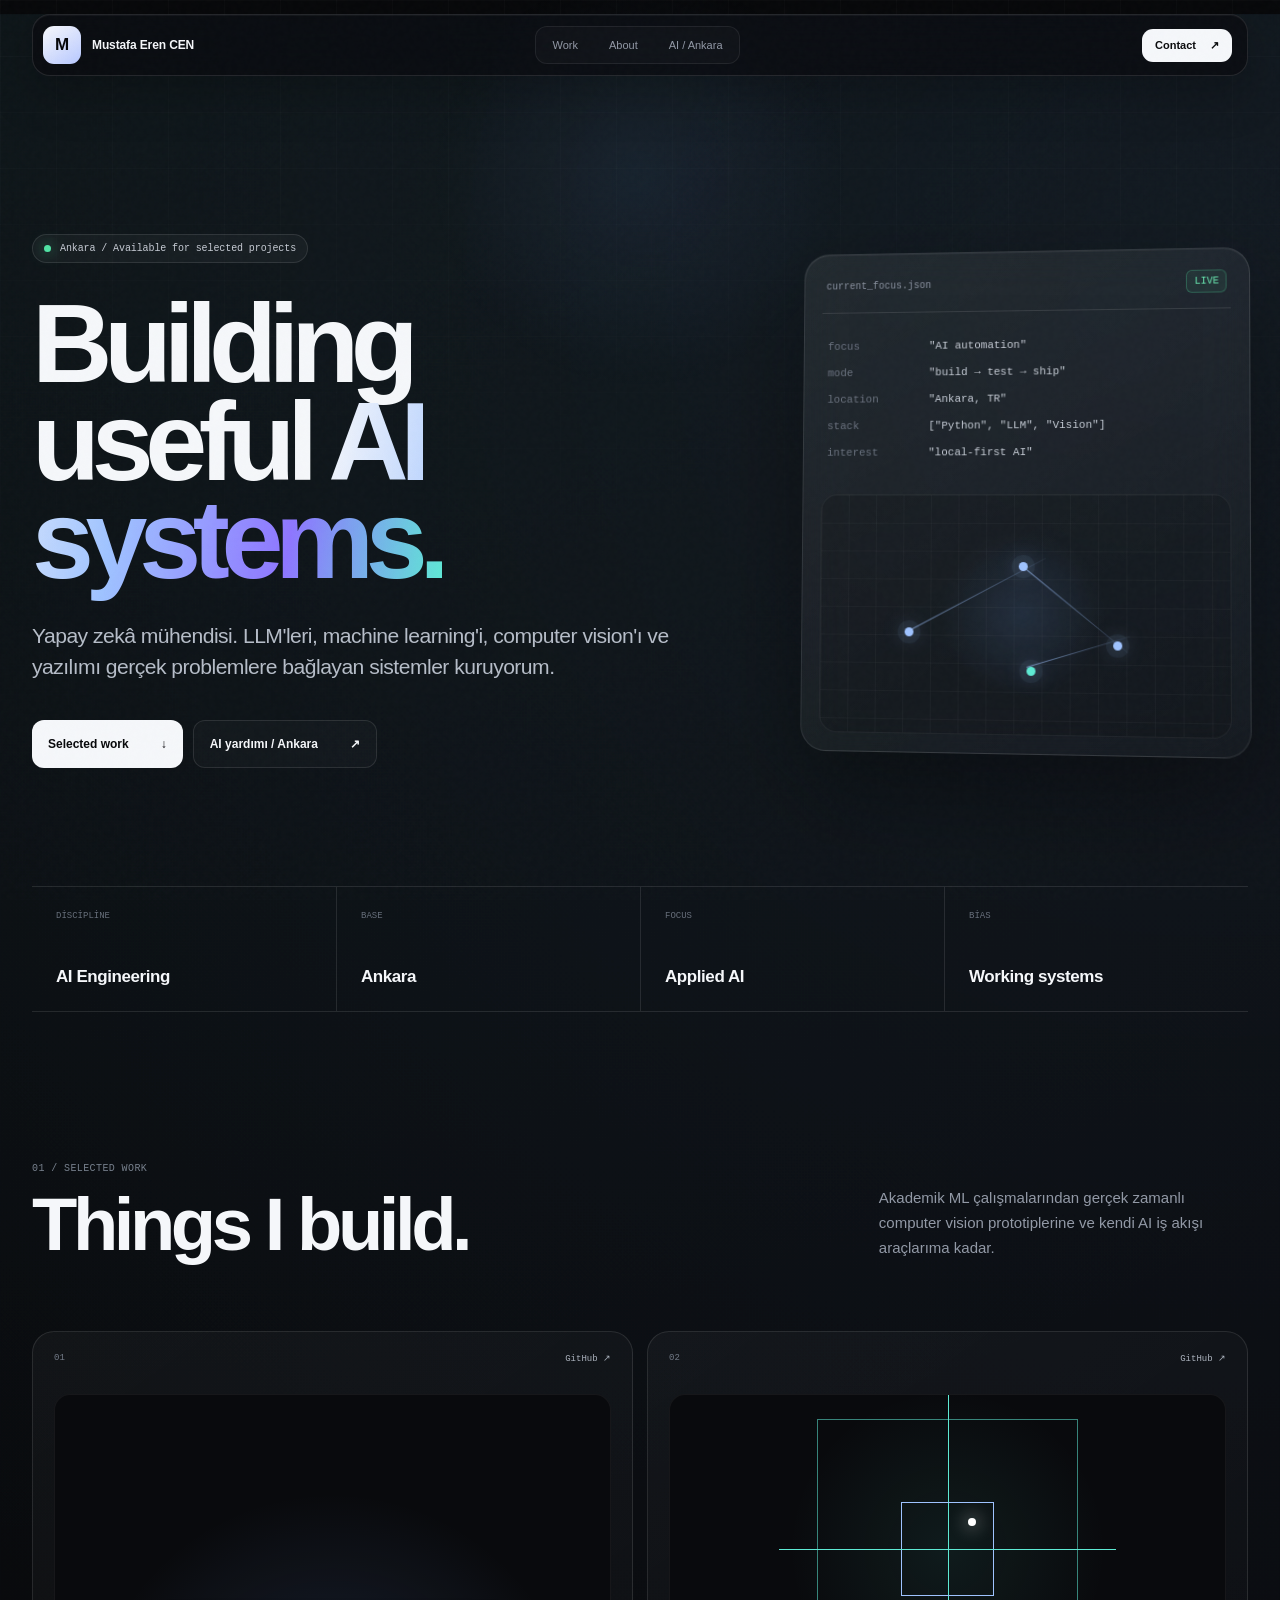
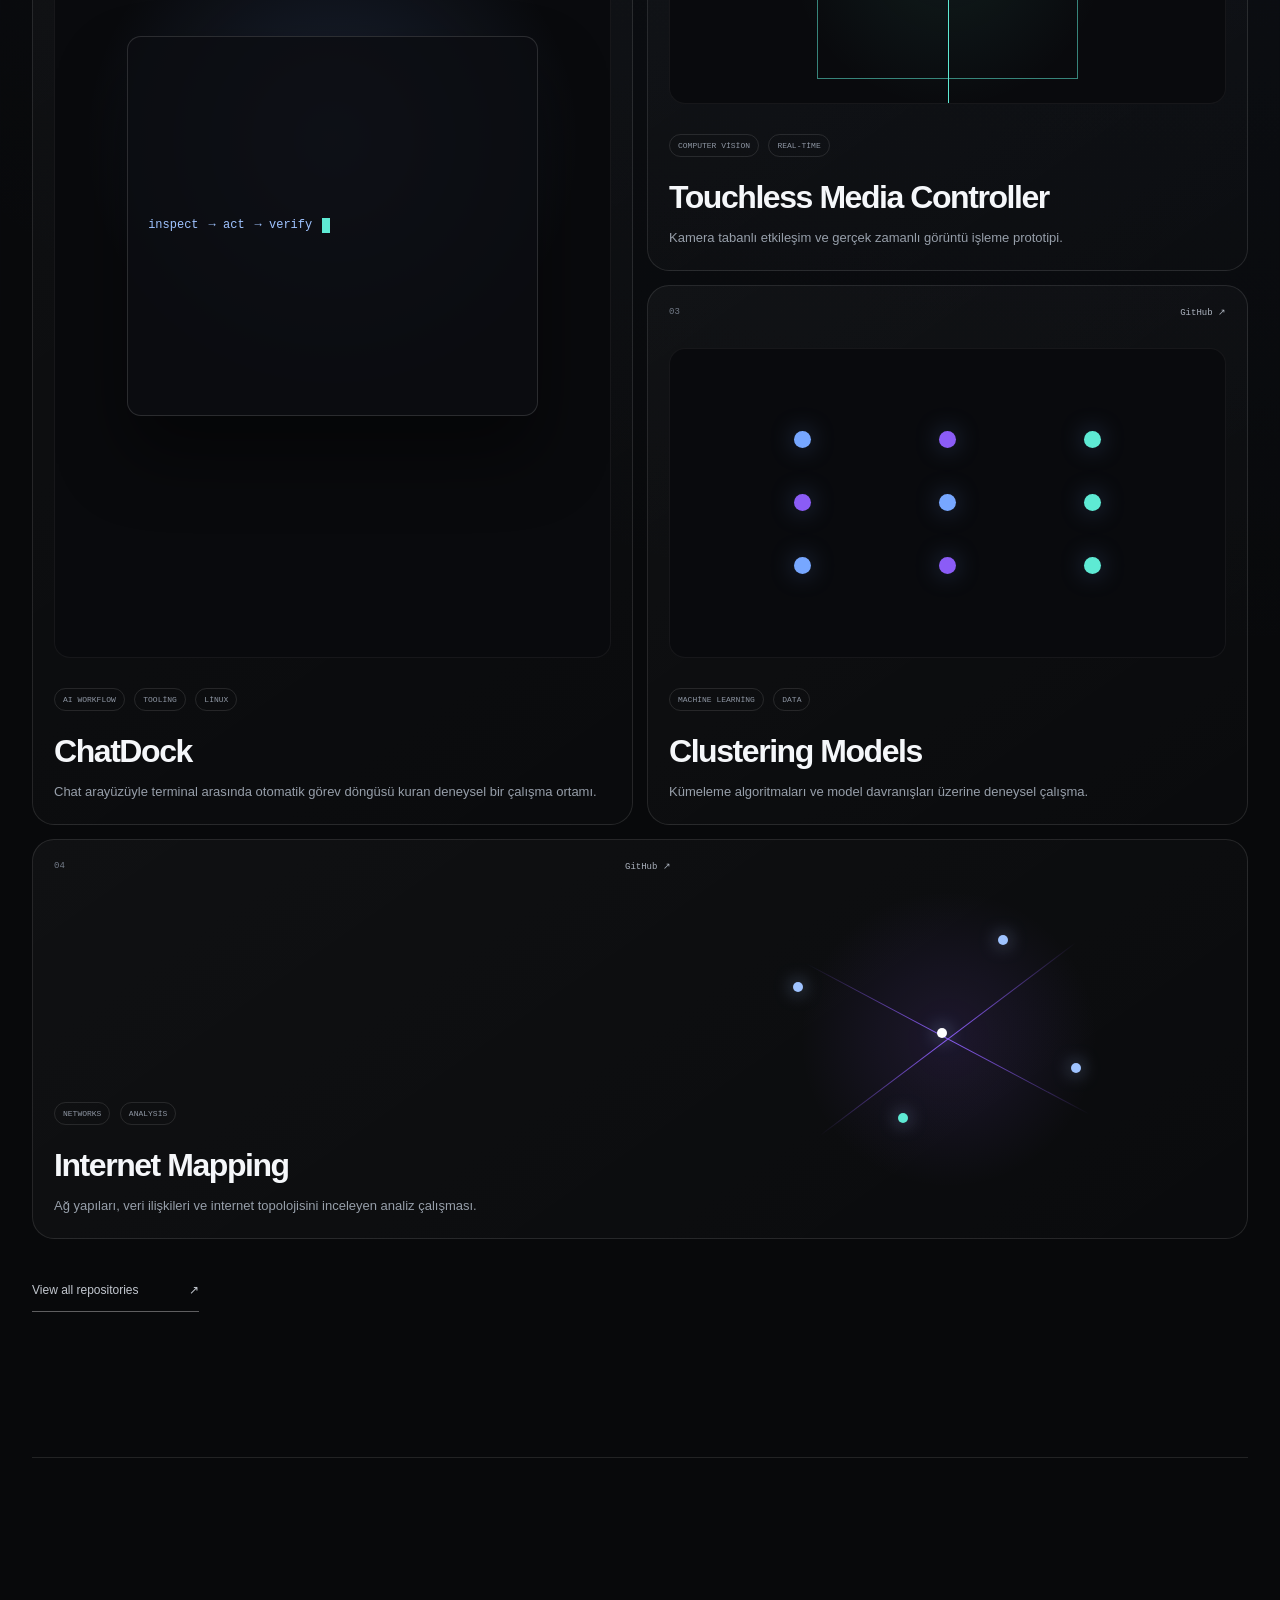
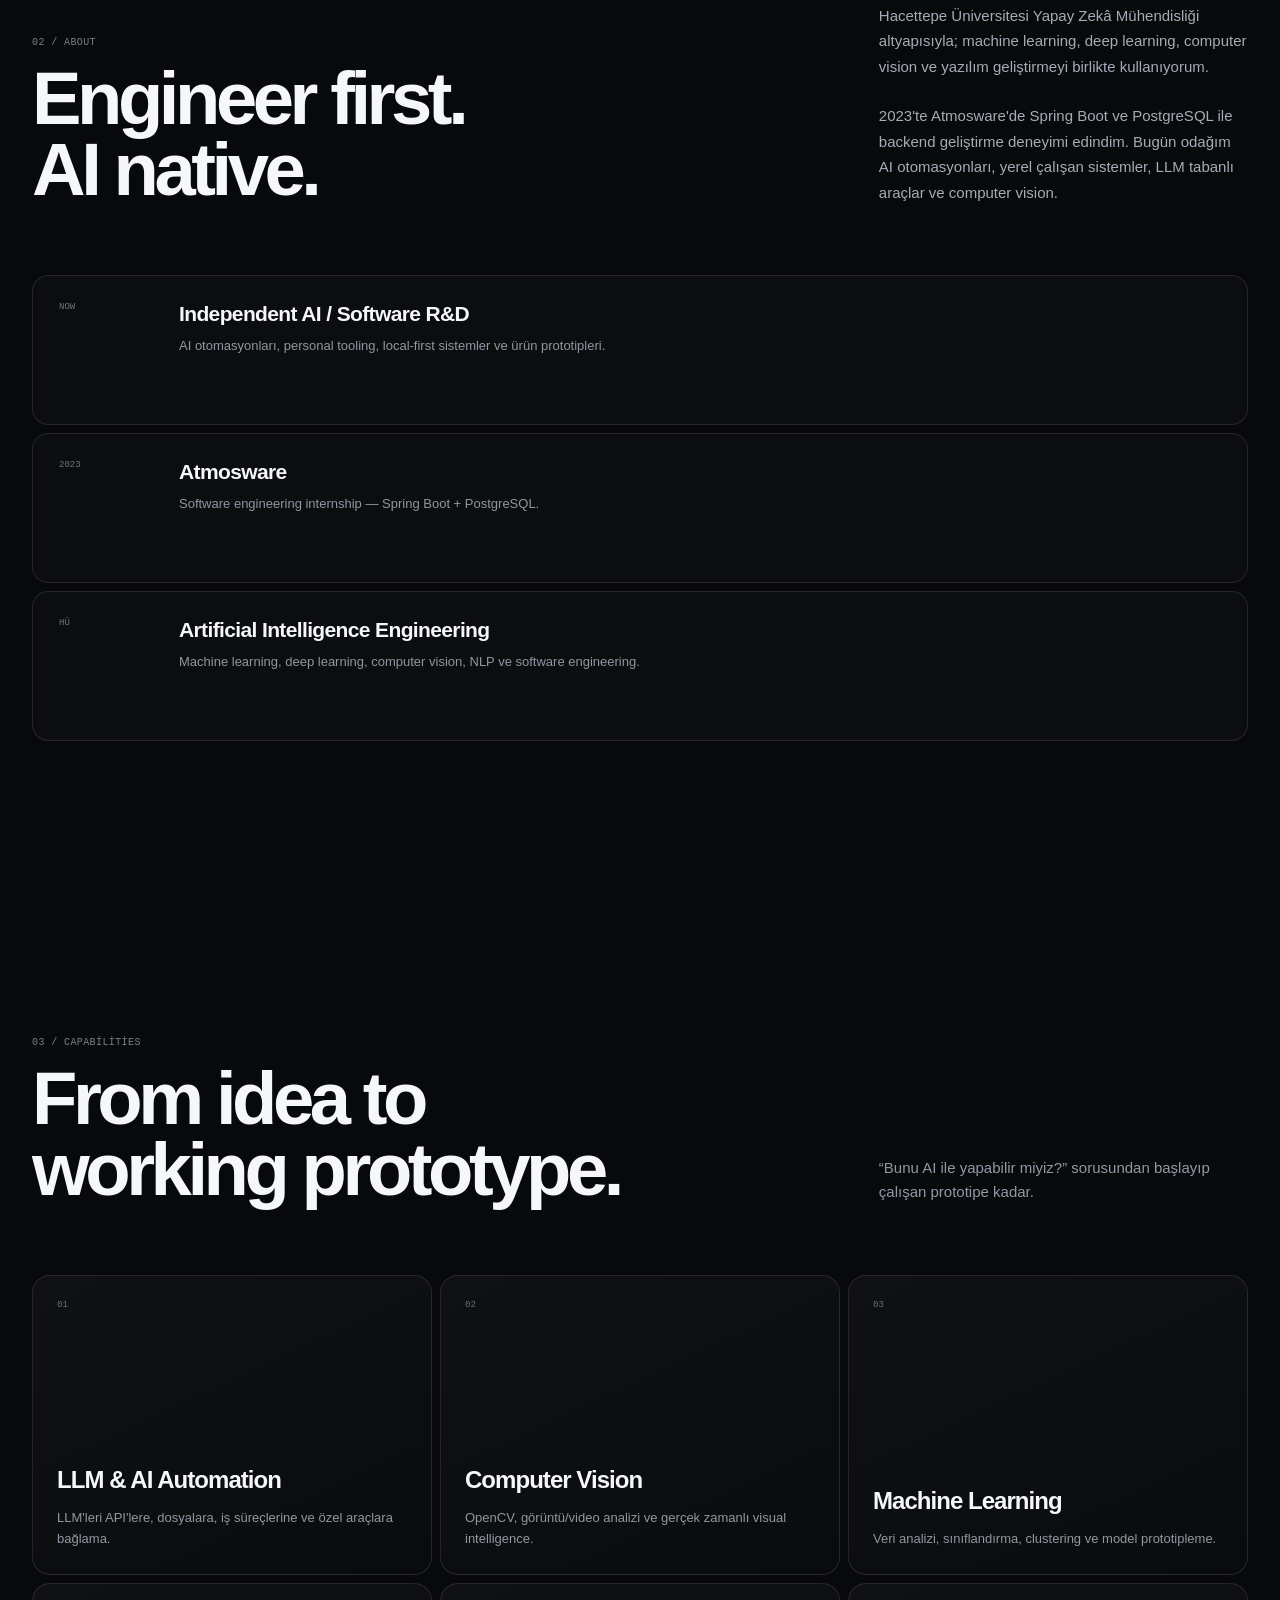
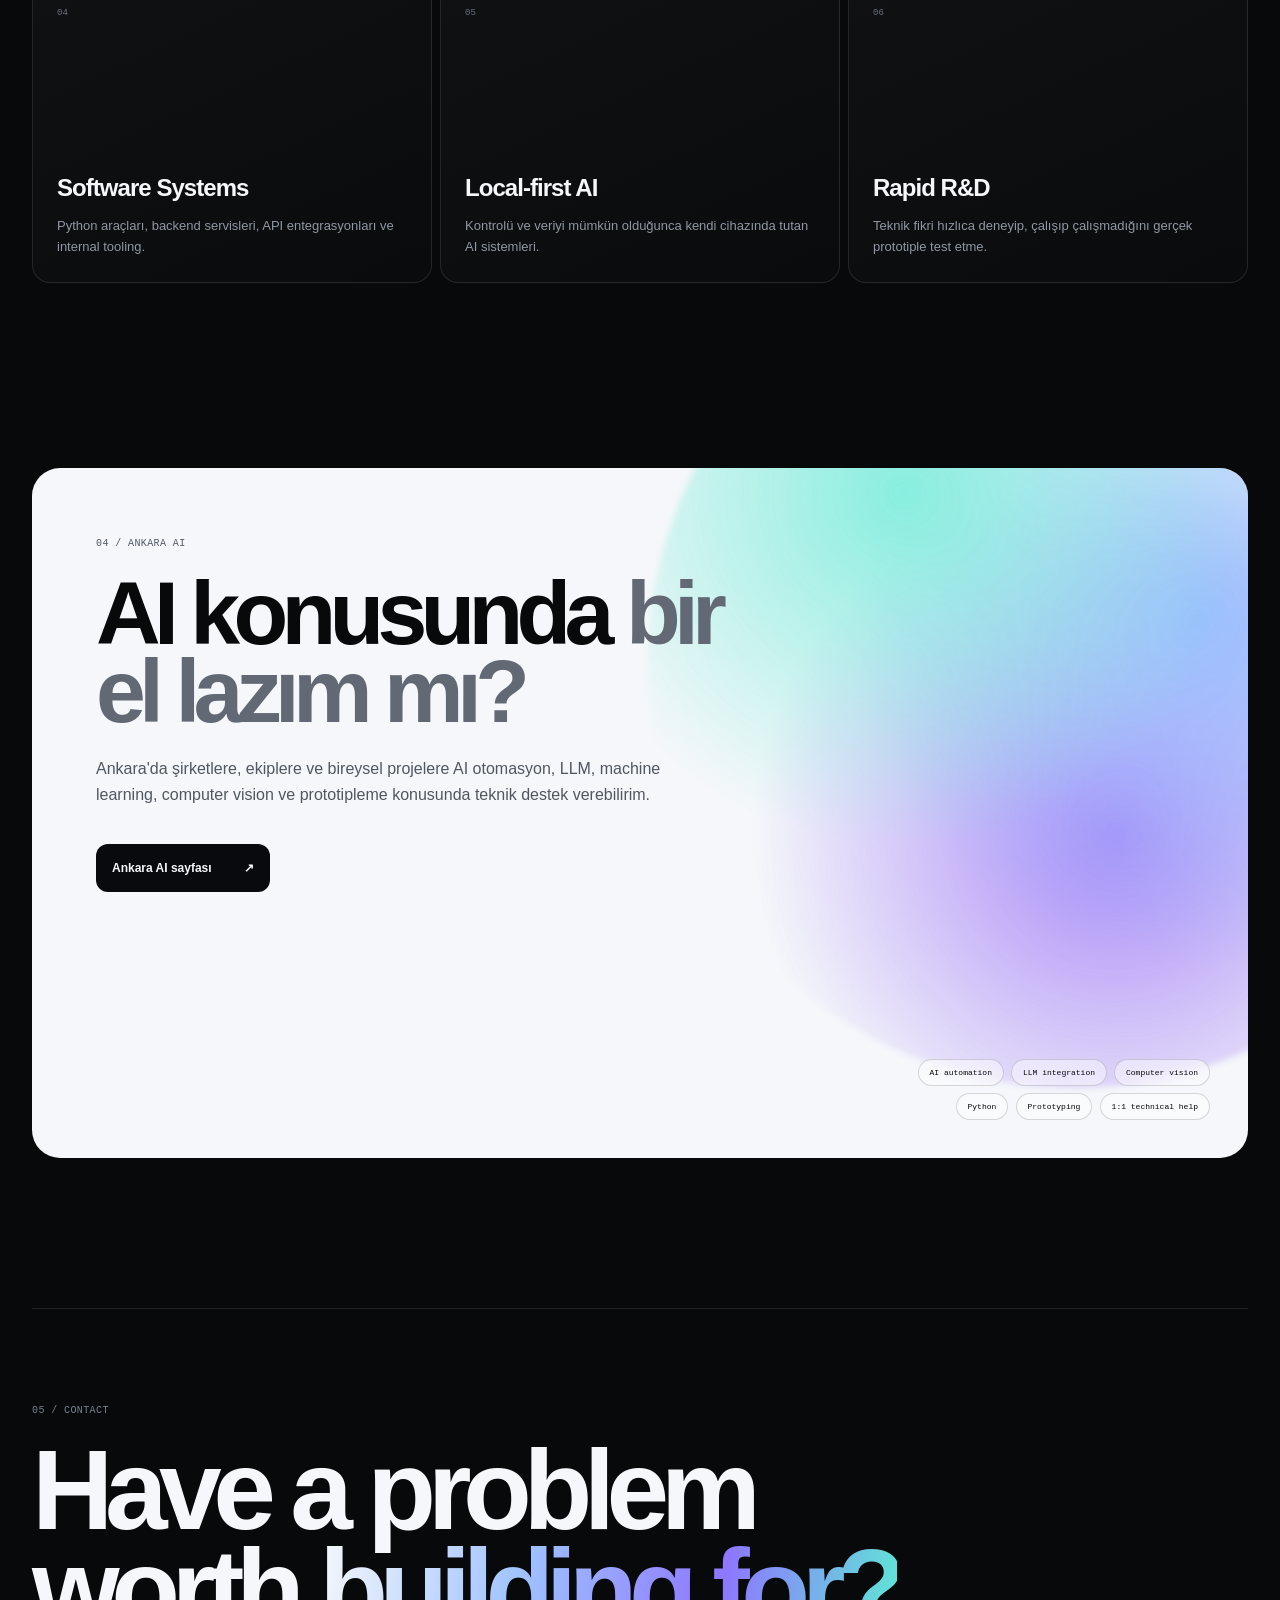
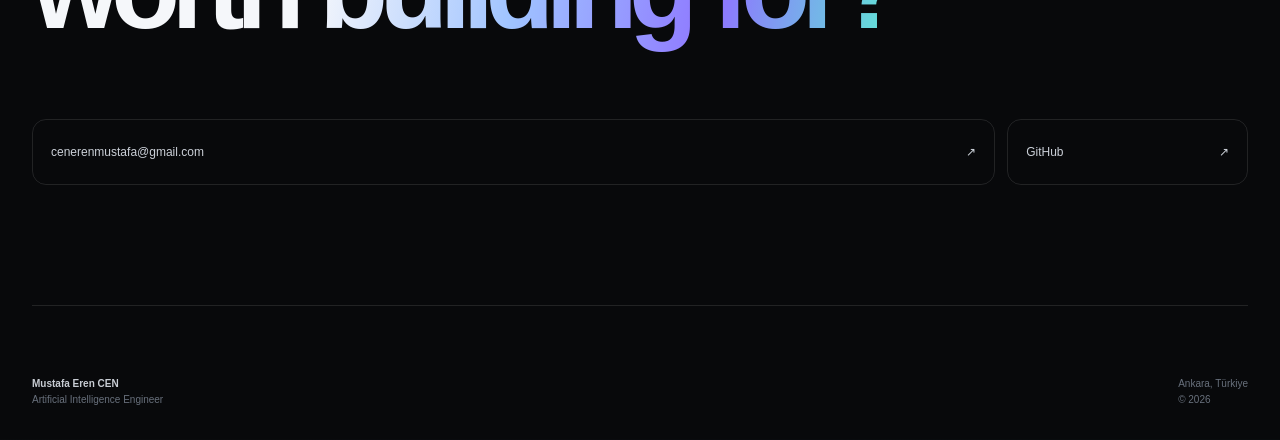
==== commit e5771f46: "Modernize mstfcen.com visual system" ====
--- a/index.html
+++ b/index.html
@@ -4,123 +4,75 @@
   <meta charset="utf-8">
   <meta name="viewport" content="width=device-width,initial-scale=1">
 
-  <title>Mustafa Eren CEN — Yapay Zekâ Mühendisi | Ankara AI & Yazılım</title>
+  <title>Mustafa Eren CEN — AI Engineer & Software Builder in Ankara</title>
 
   <meta
     name="description"
-    content="Ankara'da yapay zekâ mühendisi Mustafa Eren CEN. AI danışmanlığı, yapay zekâ otomasyonları, makine öğrenmesi, computer vision, LLM uygulamaları, Python ve özel yazılım prototipleri."
+    content="Ankara'da yapay zekâ mühendisi Mustafa Eren CEN. AI otomasyonları, LLM uygulamaları, machine learning, computer vision, Python ve özel yazılım sistemleri."
   >
 
-  <meta
-    name="keywords"
-    content="Ankara yapay zeka, Ankara AI, yapay zeka danışmanlığı Ankara, yapay zeka uzmanı Ankara, AI danışmanı, yapay zeka yardımı, AI otomasyon, makine öğrenmesi Ankara, computer vision Ankara, Python geliştirici Ankara, LLM, Mustafa Eren Cen"
-  >
-
+  <meta name="robots" content="index,follow,max-image-preview:large,max-snippet:-1">
   <meta name="author" content="Mustafa Eren CEN">
-  <meta name="robots" content="index,follow,max-image-preview:large,max-snippet:-1,max-video-preview:-1">
-  <meta name="theme-color" content="#f1efe8">
-  <meta name="format-detection" content="telephone=no">
+  <meta name="theme-color" content="#08090b">
 
   <link rel="canonical" href="https://mstfcen.com/">
-  <link rel="alternate" hreflang="tr" href="https://mstfcen.com/">
-  <link rel="alternate" hreflang="x-default" href="https://mstfcen.com/">
+  <link rel="stylesheet" href="/style.css">
 
   <meta property="og:type" content="profile">
   <meta property="og:locale" content="tr_TR">
-  <meta property="og:site_name" content="mstfcen.com">
-  <meta property="og:title" content="Mustafa Eren CEN — Yapay Zekâ Mühendisi">
+  <meta property="og:title" content="Mustafa Eren CEN — AI Engineer">
   <meta
     property="og:description"
-    content="Yapay zekâ, yazılım, otomasyon ve gerçek dünyada çalışan sistemler. Ankara."
+    content="AI systems, automation, computer vision and software — Ankara."
   >
   <meta property="og:url" content="https://mstfcen.com/">
 
   <meta name="twitter:card" content="summary">
-  <meta name="twitter:title" content="Mustafa Eren CEN — Yapay Zekâ Mühendisi">
-  <meta
-    name="twitter:description"
-    content="AI, machine learning, computer vision, otomasyon ve özel yazılım sistemleri — Ankara."
-  >
-
-  <link rel="stylesheet" href="/style.css">
+  <meta name="twitter:title" content="Mustafa Eren CEN — AI Engineer">
+  <meta name="twitter:description" content="AI systems, automation and software. Ankara.">
 
   <script type="application/ld+json">
   {
-    "@context": "https://schema.org",
-    "@graph": [
+    "@context":"https://schema.org",
+    "@graph":[
       {
-        "@type": "Person",
-        "@id": "https://mstfcen.com/#person",
-        "name": "Mustafa Eren CEN",
-        "url": "https://mstfcen.com/",
-        "email": "mailto:cenerenmustafa@gmail.com",
-        "jobTitle": "Artificial Intelligence Engineer",
-        "address": {
-          "@type": "PostalAddress",
-          "addressLocality": "Ankara",
-          "addressCountry": "TR"
+        "@type":"Person",
+        "@id":"https://mstfcen.com/#person",
+        "name":"Mustafa Eren CEN",
+        "url":"https://mstfcen.com/",
+        "email":"mailto:cenerenmustafa@gmail.com",
+        "jobTitle":"Artificial Intelligence Engineer",
+        "address":{
+          "@type":"PostalAddress",
+          "addressLocality":"Ankara",
+          "addressCountry":"TR"
         },
-        "alumniOf": {
-          "@type": "CollegeOrUniversity",
-          "name": "Hacettepe University"
+        "alumniOf":{
+          "@type":"CollegeOrUniversity",
+          "name":"Hacettepe University"
         },
-        "sameAs": [
+        "sameAs":[
           "https://github.com/mstfcen"
         ],
-        "knowsAbout": [
+        "knowsAbout":[
           "Artificial Intelligence",
           "Machine Learning",
           "Deep Learning",
           "Computer Vision",
-          "Natural Language Processing",
           "Large Language Models",
+          "AI Automation",
           "Python",
           "OpenCV",
-          "TensorFlow",
-          "scikit-learn",
-          "Data Analysis",
-          "AI Automation",
-          "Software Development",
           "Java",
           "Spring Boot"
         ]
       },
       {
-        "@type": "WebSite",
-        "@id": "https://mstfcen.com/#website",
-        "url": "https://mstfcen.com/",
-        "name": "Mustafa Eren CEN",
-        "inLanguage": "tr-TR",
-        "publisher": {
-          "@id": "https://mstfcen.com/#person"
-        }
-      },
-      {
-        "@type": "ProfessionalService",
-        "@id": "https://mstfcen.com/#ai-service",
-        "name": "Mustafa Eren CEN — Yapay Zekâ & Yazılım",
-        "url": "https://mstfcen.com/ankara-yapay-zeka-danismanligi/",
-        "areaServed": [
-          {
-            "@type": "City",
-            "name": "Ankara"
-          },
-          {
-            "@type": "Country",
-            "name": "Türkiye"
-          }
-        ],
-        "provider": {
-          "@id": "https://mstfcen.com/#person"
-        },
-        "serviceType": [
-          "Yapay Zekâ Danışmanlığı",
-          "AI Otomasyon",
-          "Makine Öğrenmesi",
-          "Computer Vision",
-          "LLM Uygulamaları",
-          "Özel Yazılım Prototipleme"
-        ]
+        "@type":"WebSite",
+        "@id":"https://mstfcen.com/#website",
+        "url":"https://mstfcen.com/",
+        "name":"Mustafa Eren CEN",
+        "publisher":{"@id":"https://mstfcen.com/#person"}
       }
     ]
   }
@@ -128,613 +80,504 @@
 </head>
 
 <body>
-  <a class="skip" href="#main">İçeriğe geç</a>
-
-  <header class="topbar">
-    <a class="wordmark" href="/" aria-label="Ana sayfa">
-      M.E.C.
+  <div class="noise" aria-hidden="true"></div>
+  <div class="cursor-glow" aria-hidden="true"></div>
+
+  <header class="nav-shell">
+    <a class="logo" href="/">
+      <span class="logo-mark">M</span>
+      <span>Mustafa Eren CEN</span>
     </a>
 
-    <nav aria-label="Ana navigasyon">
-      <a href="#work">İşler</a>
-      <a href="#experience">Deneyim</a>
-      <a href="#capabilities">Neler yapabilirim?</a>
-      <a href="#contact">İletişim</a>
+    <nav>
+      <a href="#work">Work</a>
+      <a href="#about">About</a>
+      <a href="/ankara-yapay-zeka-danismanligi/">AI / Ankara</a>
     </nav>
 
-    <span class="place">
-      Ankara, TR
-    </span>
+    <a class="nav-cta" href="mailto:cenerenmustafa@gmail.com">
+      Contact
+      <span>↗</span>
+    </a>
   </header>
 
-  <main id="main">
-
-    <section class="hero">
-      <div class="hero-kicker">
-        <span class="dot"></span>
-        Yapay Zekâ Mühendisi / Ankara
-      </div>
-
-      <h1>
-        Mustafa<br>
-        Eren <em>CEN</em>
-      </h1>
-
-      <div class="hero-bottom">
-        <p class="hero-statement">
-          Yapay zekâyı
-          <span>gerçek sistemlere</span>
-          dönüştürüyorum.
+  <main>
+    <section class="hero modern-wrap">
+      <div class="hero-copy">
+        <div class="status-pill">
+          <i></i>
+          Ankara / Available for selected projects
+        </div>
+
+        <h1>
+          Building useful
+          <span class="gradient-text">AI systems.</span>
+        </h1>
+
+        <p class="hero-sub">
+          Yapay zekâ mühendisi.
+          LLM'leri, machine learning'i, computer vision'ı
+          ve yazılımı gerçek problemlere bağlayan sistemler kuruyorum.
         </p>
 
-        <div class="hero-meta">
-          <p>
-            AI engineering, machine learning,
-            computer vision, LLM uygulamaları,
-            otomasyon ve özel yazılım.
-          </p>
-
-          <a href="#contact" class="arrow-link">
-            Bir şey yapalım
-            <span>↘</span>
+        <div class="hero-actions">
+          <a class="btn primary" href="#work">
+            Selected work
+            <span>↓</span>
           </a>
-        </div>
-      </div>
-    </section>
-
-    <div class="signal" aria-hidden="true">
-      <span>AI ENGINEERING</span>
-      <span>ANKARA</span>
-      <span>SOFTWARE</span>
-      <span>AUTOMATION</span>
-      <span>COMPUTER VISION</span>
-      <span>LOCAL-FIRST</span>
-    </div>
-
-    <section class="intro editorial">
-      <div class="section-id">
-        <span>01</span>
-        <span>Yaklaşım</span>
-      </div>
-
-      <div class="editorial-body">
-        <p class="big-copy">
-          Demo yapmaktan çok,
-          <strong>çalışan sistemler</strong>
-          kurmakla ilgileniyorum.
+
+          <a class="btn ghost" href="/ankara-yapay-zeka-danismanligi/">
+            AI yardımı / Ankara
+            <span>↗</span>
+          </a>
+        </div>
+      </div>
+
+      <div class="hero-visual">
+        <div class="system-card glass">
+          <div class="system-head">
+            <span>current_focus.json</span>
+            <span class="live">LIVE</span>
+          </div>
+
+          <div class="code-lines">
+            <div>
+              <b>focus</b>
+              <span>"AI automation"</span>
+            </div>
+            <div>
+              <b>mode</b>
+              <span>"build → test → ship"</span>
+            </div>
+            <div>
+              <b>location</b>
+              <span>"Ankara, TR"</span>
+            </div>
+            <div>
+              <b>stack</b>
+              <span>["Python", "LLM", "Vision"]</span>
+            </div>
+            <div>
+              <b>interest</b>
+              <span>"local-first AI"</span>
+            </div>
+          </div>
+
+          <div class="pulse-map">
+            <span class="node n1"></span>
+            <span class="node n2"></span>
+            <span class="node n3"></span>
+            <span class="node n4"></span>
+            <span class="line l1"></span>
+            <span class="line l2"></span>
+            <span class="line l3"></span>
+          </div>
+        </div>
+      </div>
+    </section>
+
+    <section class="metrics modern-wrap">
+      <article>
+        <span class="metric-label">Discipline</span>
+        <strong>AI Engineering</strong>
+      </article>
+
+      <article>
+        <span class="metric-label">Base</span>
+        <strong>Ankara</strong>
+      </article>
+
+      <article>
+        <span class="metric-label">Focus</span>
+        <strong>Applied AI</strong>
+      </article>
+
+      <article>
+        <span class="metric-label">Bias</span>
+        <strong>Working systems</strong>
+      </article>
+    </section>
+
+    <section class="section modern-wrap" id="work">
+      <div class="section-head">
+        <div>
+          <span class="overline">01 / Selected work</span>
+          <h2>Things I build.</h2>
+        </div>
+
+        <p>
+          Akademik ML çalışmalarından gerçek zamanlı
+          computer vision prototiplerine ve kendi
+          AI iş akışı araçlarıma kadar.
         </p>
-
-        <div class="columns">
-          <p>
-            Hacettepe Üniversitesi Yapay Zekâ Mühendisliği
-            mezunuyum. Makine öğrenmesi, deep learning,
-            computer vision, veri analizi ve yazılım geliştirme
-            taraflarını birlikte kullanıyorum.
-          </p>
-
-          <p>
-            Özellikle yapay zekânın gerçek süreçlere bağlandığı
-            alanlarla ilgileniyorum: otomasyonlar, akıllı araçlar,
-            görüntü/video analizi, yerel çalışan AI sistemleri,
-            LLM tabanlı iş akışları ve hızlı ürün prototipleri.
-          </p>
-        </div>
-      </div>
-    </section>
-
-    <section class="work" id="work">
-      <div class="section-id">
-        <span>02</span>
-        <span>Seçili işler</span>
-      </div>
-
-      <div class="work-list">
-
+      </div>
+
+      <div class="project-grid">
         <a
-          class="work-item feature"
+          class="project-card project-large"
           href="https://github.com/mstfcen/zaku-chatdock"
           target="_blank"
           rel="noreferrer"
         >
-          <div class="work-number">01</div>
-
-          <div>
-            <p class="eyebrow">Automation / Tooling</p>
-            <h2>ChatDock</h2>
-
-            <p class="work-description">
-              Chat arayüzü ile terminal arasında otomatik
-              inspect → act → verify döngüsü kuran deneysel
-              bir çalışma ortamı.
-            </p>
-          </div>
-
-          <div class="work-tags">
-            <span>AI workflow</span>
-            <span>Linux</span>
-            <span>Browser tooling</span>
-          </div>
-
-          <span class="work-arrow">↗</span>
+          <div class="project-top">
+            <span class="project-index">01</span>
+            <span class="project-link">GitHub ↗</span>
+          </div>
+
+          <div class="project-art art-chatdock" aria-hidden="true">
+            <div class="terminal-mini">
+              <span>inspect</span>
+              <span>→ act</span>
+              <span>→ verify</span>
+              <i></i>
+            </div>
+          </div>
+
+          <div class="project-bottom">
+            <div>
+              <span class="tag">AI workflow</span>
+              <span class="tag">Tooling</span>
+              <span class="tag">Linux</span>
+            </div>
+
+            <h3>ChatDock</h3>
+
+            <p>
+              Chat arayüzüyle terminal arasında otomatik görev döngüsü
+              kuran deneysel bir çalışma ortamı.
+            </p>
+          </div>
         </a>
 
         <a
-          class="work-item"
+          class="project-card"
           href="https://github.com/mstfcen/touchless-media-controller"
           target="_blank"
           rel="noreferrer"
         >
-          <div class="work-number">02</div>
-
-          <div>
-            <p class="eyebrow">Computer Vision</p>
-            <h2>Touchless Media Controller</h2>
-
-            <p class="work-description">
-              Kamera ve bilgisayarlı görü kullanarak
-              temassız medya kontrolü üzerine bir prototip.
-            </p>
-          </div>
-
-          <div class="work-tags">
-            <span>Python</span>
-            <span>Vision</span>
-            <span>Real-time</span>
-          </div>
-
-          <span class="work-arrow">↗</span>
+          <div class="project-top">
+            <span class="project-index">02</span>
+            <span class="project-link">GitHub ↗</span>
+          </div>
+
+          <div class="project-art art-vision" aria-hidden="true">
+            <div class="vision-box">
+              <span></span>
+              <i></i>
+            </div>
+          </div>
+
+          <div class="project-bottom">
+            <div>
+              <span class="tag">Computer vision</span>
+              <span class="tag">Real-time</span>
+            </div>
+
+            <h3>Touchless Media Controller</h3>
+
+            <p>
+              Kamera tabanlı etkileşim ve gerçek zamanlı
+              görüntü işleme prototipi.
+            </p>
+          </div>
         </a>
 
         <a
-          class="work-item"
+          class="project-card"
           href="https://github.com/mstfcen/Clustering-Models"
           target="_blank"
           rel="noreferrer"
         >
-          <div class="work-number">03</div>
-
-          <div>
-            <p class="eyebrow">Machine Learning</p>
-            <h2>Clustering Models</h2>
-
-            <p class="work-description">
-              Kümeleme algoritmaları ve veri üzerinde
-              farklı model davranışlarının incelenmesi.
-            </p>
-          </div>
-
-          <div class="work-tags">
-            <span>ML</span>
-            <span>Data</span>
-            <span>Python</span>
-          </div>
-
-          <span class="work-arrow">↗</span>
+          <div class="project-top">
+            <span class="project-index">03</span>
+            <span class="project-link">GitHub ↗</span>
+          </div>
+
+          <div class="project-art art-cluster" aria-hidden="true">
+            <span></span><span></span><span></span>
+            <span></span><span></span><span></span>
+            <span></span><span></span><span></span>
+          </div>
+
+          <div class="project-bottom">
+            <div>
+              <span class="tag">Machine learning</span>
+              <span class="tag">Data</span>
+            </div>
+
+            <h3>Clustering Models</h3>
+
+            <p>
+              Kümeleme algoritmaları ve model davranışları
+              üzerine deneysel çalışma.
+            </p>
+          </div>
         </a>
 
         <a
-          class="work-item"
-          href="https://github.com/mstfcen/Diabetes-Diagnosis-Machine-Learning"
-          target="_blank"
-          rel="noreferrer"
-        >
-          <div class="work-number">04</div>
-
-          <div>
-            <p class="eyebrow">Applied ML</p>
-            <h2>Diagnosis ML Study</h2>
-
-            <p class="work-description">
-              Sınıflandırma ve makine öğrenmesi
-              yaklaşımlarını sağlık verisi üzerinde
-              uygulayan akademik çalışma.
-            </p>
-          </div>
-
-          <div class="work-tags">
-            <span>Classification</span>
-            <span>scikit-learn</span>
-          </div>
-
-          <span class="work-arrow">↗</span>
-        </a>
-
-        <a
-          class="work-item"
+          class="project-card project-wide"
           href="https://github.com/mstfcen/Internet-Mapping"
           target="_blank"
           rel="noreferrer"
         >
-          <div class="work-number">05</div>
-
-          <div>
-            <p class="eyebrow">Data / Networks</p>
-            <h2>Internet Mapping</h2>
-
-            <p class="work-description">
-              Ağ yapılarının, veri ilişkilerinin ve
-              internet topolojisinin analizine dönük çalışma.
-            </p>
-          </div>
-
-          <div class="work-tags">
-            <span>Networks</span>
-            <span>Analysis</span>
-          </div>
-
-          <span class="work-arrow">↗</span>
+          <div class="project-top">
+            <span class="project-index">04</span>
+            <span class="project-link">GitHub ↗</span>
+          </div>
+
+          <div class="wide-content">
+            <div>
+              <span class="tag">Networks</span>
+              <span class="tag">Analysis</span>
+            </div>
+
+            <h3>Internet Mapping</h3>
+
+            <p>
+              Ağ yapıları, veri ilişkileri ve internet topolojisini
+              inceleyen analiz çalışması.
+            </p>
+          </div>
+
+          <div class="network-art" aria-hidden="true">
+            <i></i><i></i><i></i><i></i><i></i>
+          </div>
         </a>
-
-      </div>
-
-      <a
-        class="all-projects"
-        href="https://github.com/mstfcen"
-        target="_blank"
-        rel="noreferrer"
-      >
-        Tüm GitHub projelerini gör
+      </div>
+
+      <a class="text-link" href="https://github.com/mstfcen" target="_blank" rel="noreferrer">
+        View all repositories
         <span>↗</span>
       </a>
     </section>
 
-    <section class="experience editorial" id="experience">
-      <div class="section-id">
-        <span>03</span>
-        <span>Deneyim</span>
-      </div>
-
-      <div class="timeline">
-
-        <article>
-          <div class="year">2026</div>
+    <section class="section about-section modern-wrap" id="about">
+      <div class="section-head">
+        <div>
+          <span class="overline">02 / About</span>
+          <h2>Engineer first.<br>AI native.</h2>
+        </div>
+
+        <div class="about-copy">
+          <p>
+            Hacettepe Üniversitesi Yapay Zekâ Mühendisliği
+            altyapısıyla; machine learning, deep learning,
+            computer vision ve yazılım geliştirmeyi birlikte
+            kullanıyorum.
+          </p>
+
+          <p>
+            2023'te Atmosware'de Spring Boot ve PostgreSQL
+            ile backend geliştirme deneyimi edindim.
+            Bugün odağım AI otomasyonları, yerel çalışan
+            sistemler, LLM tabanlı araçlar ve computer vision.
+          </p>
+        </div>
+      </div>
+
+      <div class="timeline-modern">
+        <article>
+          <span>NOW</span>
           <div>
-            <h3>Lotus AI</h3>
-            <p class="role">AI Engineering Internship</p>
-            <p>
-              Yapay zekâ odaklı teknik çalışma,
-              raporlama ve proje geliştirme.
-            </p>
-          </div>
-        </article>
-
-        <article>
-          <div class="year">2024</div>
-          <div>
-            <h3>T.C. Cumhurbaşkanlığı İnsan Kaynakları Ofisi</h3>
-            <p class="role">Internship</p>
-            <p>
-              Veri, yapay zekâ ve yazılım odaklı
-              profesyonel çalışma deneyimi.
-            </p>
-          </div>
-        </article>
-
-        <article>
-          <div class="year">2023</div>
+            <h3>Independent AI / Software R&D</h3>
+            <p>
+              AI otomasyonları, personal tooling,
+              local-first sistemler ve ürün prototipleri.
+            </p>
+          </div>
+        </article>
+
+        <article>
+          <span>2023</span>
           <div>
             <h3>Atmosware</h3>
-            <p class="role">Software Engineering Internship</p>
-            <p>
-              Spring Boot ve PostgreSQL ile backend
-              geliştirme deneyimi.
-            </p>
-          </div>
-        </article>
-
-        <article>
-          <div class="year">2019—25</div>
+            <p>
+              Software engineering internship —
+              Spring Boot + PostgreSQL.
+            </p>
+          </div>
+        </article>
+
+        <article>
+          <span>HÜ</span>
           <div>
-            <h3>Hacettepe University</h3>
-            <p class="role">B.Sc. Artificial Intelligence Engineering</p>
+            <h3>Artificial Intelligence Engineering</h3>
             <p>
               Machine learning, deep learning,
-              computer vision, NLP, veri bilimi
-              ve yazılım mühendisliği temeli.
-            </p>
-          </div>
-        </article>
-
-      </div>
-    </section>
-
-    <section class="capabilities" id="capabilities">
-      <div class="section-id">
-        <span>04</span>
-        <span>Neler yapabilirim?</span>
-      </div>
-
-      <div class="cap-grid">
-
-        <article>
-          <span class="cap-no">A</span>
-          <h3>AI & ML Prototipleme</h3>
-          <p>
-            Bir fikrin gerçekten makine öğrenmesi gerektirip
-            gerektirmediğini analiz eder, veri ve model tarafını
-            hızlıca prototipe dönüştürebilirim.
-          </p>
-        </article>
-
-        <article>
-          <span class="cap-no">B</span>
+              computer vision, NLP ve software engineering.
+            </p>
+          </div>
+        </article>
+      </div>
+    </section>
+
+    <section class="section modern-wrap">
+      <div class="section-head">
+        <div>
+          <span class="overline">03 / Capabilities</span>
+          <h2>From idea to<br>working prototype.</h2>
+        </div>
+
+        <p>
+          “Bunu AI ile yapabilir miyiz?” sorusundan
+          başlayıp çalışan prototipe kadar.
+        </p>
+      </div>
+
+      <div class="capabilities-modern">
+        <article>
+          <span>01</span>
+          <h3>LLM & AI Automation</h3>
+          <p>
+            LLM'leri API'lere, dosyalara,
+            iş süreçlerine ve özel araçlara bağlama.
+          </p>
+        </article>
+
+        <article>
+          <span>02</span>
           <h3>Computer Vision</h3>
           <p>
-            Görüntü ve video analizi, OpenCV,
-            gerçek zamanlı görüntü işleme ve
-            görsel veri üzerinde model geliştirme.
-          </p>
-        </article>
-
-        <article>
-          <span class="cap-no">C</span>
-          <h3>LLM & AI Otomasyon</h3>
-          <p>
-            LLM tabanlı araçları API'lere,
-            dosyalara, iş akışlarına ve mevcut
-            yazılım sistemlerine bağlama.
-          </p>
-        </article>
-
-        <article>
-          <span class="cap-no">D</span>
-          <h3>Özel Yazılım & Backend</h3>
-          <p>
-            Python tabanlı araçlar, Java / Spring Boot,
-            veri işleme servisleri, küçük internal tool'lar
-            ve hızlı MVP geliştirme.
-          </p>
-        </article>
-
-        <article>
-          <span class="cap-no">E</span>
+            OpenCV, görüntü/video analizi
+            ve gerçek zamanlı visual intelligence.
+          </p>
+        </article>
+
+        <article>
+          <span>03</span>
+          <h3>Machine Learning</h3>
+          <p>
+            Veri analizi, sınıflandırma,
+            clustering ve model prototipleme.
+          </p>
+        </article>
+
+        <article>
+          <span>04</span>
+          <h3>Software Systems</h3>
+          <p>
+            Python araçları, backend servisleri,
+            API entegrasyonları ve internal tooling.
+          </p>
+        </article>
+
+        <article>
+          <span>05</span>
           <h3>Local-first AI</h3>
           <p>
-            Veriyi mümkün olduğunca cihazda veya
-            kendi altyapında tutan, mahremiyet ve
-            kontrol odaklı AI sistemleri.
-          </p>
-        </article>
-
-        <article>
-          <span class="cap-no">F</span>
-          <h3>AI'ı Anlaşılır Hale Getirme</h3>
-          <p>
-            “Bunu AI ile yapabilir miyiz?” sorusunu
-            teknik jargona boğmadan analiz edip
-            uygulanabilir bir yol haritasına çevirebilirim.
-          </p>
-        </article>
-
-      </div>
-    </section>
-
-    <section class="direction editorial">
-      <div class="section-id">
-        <span>05</span>
-        <span>Nereye gidiyorum?</span>
-      </div>
-
-      <div class="direction-content">
-        <p>
-          Daha fazla <strong>gerçek zamanlı AI</strong>,
-          daha fazla <strong>otonom iş akışı</strong>,
-          daha fazla <strong>yerel çalışan sistem</strong>.
-        </p>
-
-        <p class="direction-small">
-          Özellikle bilgisayarlı görü, multimodal modeller,
-          kişisel AI araçları, AI destekli otomasyonlar ve
-          günlük hayata gerçekten karışan yazılımlar üzerine
-          çalışmaya devam etmek istiyorum.
-        </p>
-      </div>
-    </section>
-
-    <section class="local-seo" id="ankara-ai">
-      <div class="local-top">
-        <p class="eyebrow">Ankara / AI yardım / danışmanlık</p>
-
-        <h2>
-          Ankara'da yapay zekâ ile
-          bir şey yapmak istiyorsanız,
-          konuşabiliriz.
-        </h2>
-      </div>
-
-      <div class="local-grid">
-        <div>
-          <h3>Şirketiniz için</h3>
-          <p>
-            Tekrarlayan bir süreci AI ile otomatikleştirmek,
-            özel bir chatbot veya internal tool geliştirmek,
-            verinizi analiz etmek ya da küçük bir AI pilotu
-            çıkarmak için teknik destek.
-          </p>
-        </div>
-
-        <div>
-          <h3>Bireysel olarak</h3>
-          <p>
-            ChatGPT ve AI araçlarının kurulumu,
-            doğru kullanım senaryosunun seçilmesi,
-            kişisel otomasyonlar veya kendi fikrinizi
-            prototipe dönüştürmek için bire bir yardım.
-          </p>
-        </div>
-
-        <div>
-          <h3>Teknik ekip için</h3>
-          <p>
-            Model seçimi, Python / ML prototipi,
-            computer vision, LLM entegrasyonu,
-            API tasarımı ve hızlı teknik araştırma.
-          </p>
-        </div>
-      </div>
-
-      <a
-        class="local-landing"
-        href="/ankara-yapay-zeka-danismanligi/"
-      >
-        Ankara AI hizmetleri →
-      </a>
-    </section>
-
-    <section class="stack">
-      <div class="section-id">
-        <span>06</span>
-        <span>Araç kutusu</span>
-      </div>
-
-      <div class="stack-cloud" aria-label="Teknik beceriler">
-        <span>Python</span>
-        <span>Machine Learning</span>
-        <span>OpenCV</span>
-        <span>TensorFlow</span>
-        <span>scikit-learn</span>
-        <span>Deep Learning</span>
-        <span>Computer Vision</span>
-        <span>NLP</span>
-        <span>LLMs</span>
-        <span>SQL</span>
-        <span>Java</span>
-        <span>Spring Boot</span>
-        <span>Git</span>
-        <span>Linux</span>
-        <span>REST APIs</span>
-        <span>Data Analysis</span>
-        <span>Automation</span>
-      </div>
-    </section>
-
-    <section class="faq">
-      <div class="section-id">
-        <span>07</span>
-        <span>Kısa cevaplar</span>
-      </div>
-
-      <div class="faq-list">
-
-        <details>
-          <summary>Ankara'da yüz yüze AI desteği veriyor musun?</summary>
-          <p>
-            Evet. Ankara'daki uygun projelerde yüz yüze,
-            Türkiye genelinde ise uzaktan çalışabilirim.
-          </p>
-        </details>
-
-        <details>
-          <summary>Bir işin AI ile yapılabilir olup olmadığını değerlendirebilir misin?</summary>
-          <p>
-            Evet. Önce problemi, veriyi ve gerçek ihtiyacı
-            ayırırım; AI mantıklıysa en küçük çalışan
-            prototipten başlarız.
-          </p>
-        </details>
-
-        <details>
-          <summary>Sadece şirketlerle mi çalışıyorsun?</summary>
-          <p>
-            Hayır. Şirket, ekip, girişim veya bireysel
-            bir teknik problem için iletişime geçilebilir.
-          </p>
-        </details>
-
-        <details>
-          <summary>Hangi konularda yardımcı olabilirsin?</summary>
-          <p>
-            Yapay zekâ otomasyonu, machine learning,
-            computer vision, LLM uygulamaları, Python,
-            veri analizi, özel araç geliştirme ve
-            teknik prototipleme.
-          </p>
-        </details>
-
-      </div>
-    </section>
-
-    <section class="contact" id="contact">
-      <p class="eyebrow">08 / İletişim</p>
-
-      <p class="contact-big">
-        Aklında bir fikir,
-        problem veya
-        <em>“AI ile olur mu?”</em>
-        sorusu varsa yaz.
-      </p>
-
-      <div class="contact-actions">
-        <a
-          class="mail"
-          href="mailto:cenerenmustafa@gmail.com?subject=mstfcen.com%20üzerinden%20iletişim"
-        >
+            Kontrolü ve veriyi mümkün olduğunca
+            kendi cihazında tutan AI sistemleri.
+          </p>
+        </article>
+
+        <article>
+          <span>06</span>
+          <h3>Rapid R&D</h3>
+          <p>
+            Teknik fikri hızlıca deneyip,
+            çalışıp çalışmadığını gerçek prototiple test etme.
+          </p>
+        </article>
+      </div>
+    </section>
+
+    <section class="ai-ankara modern-wrap">
+      <div class="ai-panel">
+        <div class="ai-panel-bg"></div>
+
+        <div class="ai-panel-copy">
+          <span class="overline light">04 / Ankara AI</span>
+
+          <h2>
+            AI konusunda
+            <span>bir el lazım mı?</span>
+          </h2>
+
+          <p>
+            Ankara'da şirketlere, ekiplere ve bireysel projelere
+            AI otomasyon, LLM, machine learning, computer vision
+            ve prototipleme konusunda teknik destek verebilirim.
+          </p>
+
+          <a class="btn light-btn" href="/ankara-yapay-zeka-danismanligi/">
+            Ankara AI sayfası
+            <span>↗</span>
+          </a>
+        </div>
+
+        <div class="ai-panel-meta">
+          <span>AI automation</span>
+          <span>LLM integration</span>
+          <span>Computer vision</span>
+          <span>Python</span>
+          <span>Prototyping</span>
+          <span>1:1 technical help</span>
+        </div>
+      </div>
+    </section>
+
+    <section class="contact-modern modern-wrap">
+      <span class="overline">05 / Contact</span>
+
+      <h2>
+        Have a problem<br>
+        worth <span class="gradient-text">building for?</span>
+      </h2>
+
+      <div class="contact-row">
+        <a href="mailto:cenerenmustafa@gmail.com">
           cenerenmustafa@gmail.com
           <span>↗</span>
         </a>
 
-        <a
-          href="https://github.com/mstfcen"
-          target="_blank"
-          rel="noreferrer"
-        >
+        <a href="https://github.com/mstfcen" target="_blank" rel="noreferrer">
           GitHub
           <span>↗</span>
         </a>
       </div>
-
-      <div class="contact-note">
-        <span>Ankara, Türkiye</span>
-        <span>Yüz yüze / Remote</span>
-        <span>AI / Software / Prototyping</span>
-      </div>
-    </section>
-
+    </section>
   </main>
 
-  <footer>
+  <footer class="modern-footer modern-wrap">
     <div>
       <strong>Mustafa Eren CEN</strong>
       <span>Artificial Intelligence Engineer</span>
     </div>
 
     <div>
+      <span>Ankara, Türkiye</span>
       <span>© 2026</span>
-      <a href="https://mstfcen.com/">mstfcen.com</a>
     </div>
   </footer>
 
-  <script type="application/ld+json">
-  {
-    "@context": "https://schema.org",
-    "@type": "FAQPage",
-    "mainEntity": [
-      {
-        "@type": "Question",
-        "name": "Ankara'da yüz yüze AI desteği veriyor musun?",
-        "acceptedAnswer": {
-          "@type": "Answer",
-          "text": "Evet. Ankara'daki uygun projelerde yüz yüze, Türkiye genelinde ise uzaktan çalışabilirim."
+  <script>
+  (() => {
+    const glow = document.querySelector('.cursor-glow');
+
+    if (
+      glow &&
+      window.matchMedia('(pointer:fine)').matches &&
+      !window.matchMedia('(prefers-reduced-motion:reduce)').matches
+    ) {
+      window.addEventListener('pointermove', e => {
+        glow.style.setProperty('--x', e.clientX + 'px');
+        glow.style.setProperty('--y', e.clientY + 'px');
+      }, {passive:true});
+    }
+
+    const observer = new IntersectionObserver(entries => {
+      entries.forEach(entry => {
+        if (entry.isIntersecting) {
+          entry.target.classList.add('in-view');
+          observer.unobserve(entry.target);
         }
-      },
-      {
-        "@type": "Question",
-        "name": "Bir işin AI ile yapılabilir olup olmadığını değerlendirebilir misin?",
-        "acceptedAnswer": {
-          "@type": "Answer",
-          "text": "Evet. Problemi, veriyi ve gerçek ihtiyacı değerlendirip AI mantıklıysa en küçük çalışan prototipten başlanabilir."
-        }
-      },
-      {
-        "@type": "Question",
-        "name": "Hangi konularda yardımcı olabilirsin?",
-        "acceptedAnswer": {
-          "@type": "Answer",
-          "text": "Yapay zekâ otomasyonu, machine learning, computer vision, LLM uygulamaları, Python, veri analizi, özel araç geliştirme ve teknik prototipleme."
-        }
-      }
-    ]
-  }
+      });
+    }, {threshold:.08});
+
+    document
+      .querySelectorAll('.project-card, .capabilities-modern article, .timeline-modern article')
+      .forEach(el => observer.observe(el));
+  })();
   </script>
 </body>
 </html>
--- a/style.css
+++ b/style.css
@@ -3,32 +3,73 @@
 }
 
 :root{
-  --paper:#f1efe8;
-  --ink:#11110f;
-  --soft:#dad6cb;
-  --muted:#777268;
-  --white:#fbfaf6;
-  --serif:Georgia,"Times New Roman",serif;
-  --sans:Arial,Helvetica,sans-serif;
-  --max:1280px;
+  --bg:#08090b;
+  --surface:#0e1014;
+  --surface-2:#13161c;
+  --surface-3:#181c23;
+  --fg:#f5f7fa;
+  --muted:#9299a6;
+  --line:rgba(255,255,255,.105);
+  --accent:#77a7ff;
+  --accent-2:#8b5cf6;
+  --accent-3:#5eead4;
+  --max:1320px;
+  --radius:22px;
+  --sans:Inter,ui-sans-serif,-apple-system,BlinkMacSystemFont,"Segoe UI",Helvetica,Arial,sans-serif;
+  --mono:"SFMono-Regular",Consolas,"Liberation Mono",monospace;
 }
 
 html{
   scroll-behavior:smooth;
-  background:var(--paper);
+  background:var(--bg);
 }
 
 body{
   margin:0;
-  background:var(--paper);
-  color:var(--ink);
+  color:var(--fg);
+  background:
+    radial-gradient(circle at 10% -10%,rgba(94,234,212,.055),transparent 30%),
+    radial-gradient(circle at 95% 4%,rgba(119,167,255,.08),transparent 30%),
+    var(--bg);
   font-family:var(--sans);
   -webkit-font-smoothing:antialiased;
 }
 
-::selection{
-  background:var(--ink);
-  color:var(--paper);
+body:before{
+  content:"";
+  position:fixed;
+  inset:0;
+  pointer-events:none;
+  background-image:
+    linear-gradient(rgba(255,255,255,.018) 1px,transparent 1px),
+    linear-gradient(90deg,rgba(255,255,255,.018) 1px,transparent 1px);
+  background-size:56px 56px;
+  mask-image:linear-gradient(to bottom,black,transparent 80%);
+  z-index:0;
+}
+
+.noise{
+  position:fixed;
+  inset:0;
+  opacity:.04;
+  pointer-events:none;
+  z-index:999;
+  background-image:url("data:image/svg+xml,%3Csvg viewBox='0 0 180 180' xmlns='http://www.w3.org/2000/svg'%3E%3Cfilter id='n'%3E%3CfeTurbulence type='fractalNoise' baseFrequency='.9' numOctaves='4' stitchTiles='stitch'/%3E%3C/filter%3E%3Crect width='100%25' height='100%25' filter='url(%23n)' opacity='.45'/%3E%3C/svg%3E");
+}
+
+.cursor-glow{
+  --x:50vw;
+  --y:20vh;
+  position:fixed;
+  inset:0;
+  pointer-events:none;
+  z-index:1;
+  background:
+    radial-gradient(
+      500px circle at var(--x) var(--y),
+      rgba(119,167,255,.07),
+      transparent 42%
+    );
 }
 
 a{
@@ -36,940 +77,1293 @@
   text-decoration:none;
 }
 
-.skip{
-  position:absolute;
-  left:-9999px;
-}
-
-.skip:focus{
-  left:12px;
-  top:12px;
-  z-index:999;
-  background:var(--ink);
-  color:var(--paper);
-  padding:12px 16px;
-}
-
-.topbar{
-  width:min(var(--max),calc(100% - 56px));
-  height:78px;
-  margin:auto;
+button,
+a{
+  -webkit-tap-highlight-color:transparent;
+}
+
+.modern-wrap{
+  position:relative;
+  z-index:2;
+  width:min(var(--max),calc(100% - 64px));
+  margin-inline:auto;
+}
+
+.nav-shell{
+  position:sticky;
+  top:14px;
+  z-index:100;
+  width:min(var(--max),calc(100% - 64px));
+  height:62px;
+  margin:14px auto 0;
+  padding:0 15px 0 10px;
   display:grid;
   grid-template-columns:1fr auto 1fr;
   align-items:center;
-  border-bottom:1px solid var(--soft);
+  border:1px solid var(--line);
+  border-radius:18px;
+  background:rgba(10,11,14,.72);
+  backdrop-filter:blur(22px) saturate(140%);
+  box-shadow:
+    0 16px 50px rgba(0,0,0,.24),
+    inset 0 1px rgba(255,255,255,.04);
+}
+
+.logo{
+  display:flex;
+  align-items:center;
+  gap:11px;
+  font-size:12px;
+  font-weight:650;
+  letter-spacing:-.01em;
+}
+
+.logo-mark{
+  width:38px;
+  height:38px;
+  display:grid;
+  place-items:center;
+  border-radius:11px;
+  background:
+    linear-gradient(145deg,#f7f8fb,#b7c8ff);
+  color:#06070a;
+  font-size:17px;
+  font-weight:800;
+}
+
+.nav-shell nav{
+  display:flex;
+  gap:7px;
+  padding:4px;
+  border:1px solid rgba(255,255,255,.07);
+  border-radius:12px;
+  background:rgba(255,255,255,.025);
+}
+
+.nav-shell nav a{
+  padding:8px 12px;
+  border-radius:9px;
+  color:var(--muted);
+  font-size:11px;
+  transition:.18s ease;
+}
+
+.nav-shell nav a:hover{
+  color:var(--fg);
+  background:rgba(255,255,255,.06);
+}
+
+.nav-cta{
+  justify-self:end;
+  display:flex;
+  gap:14px;
+  align-items:center;
+  padding:10px 13px;
+  border-radius:11px;
+  background:var(--fg);
+  color:#0b0c0e;
+  font-size:11px;
+  font-weight:650;
+}
+
+.hero{
+  min-height:calc(100svh - 90px);
+  padding:130px 0 90px;
+  display:grid;
+  grid-template-columns:minmax(0,1.2fr) minmax(340px,.8fr);
+  gap:90px;
+  align-items:center;
+}
+
+.status-pill{
+  width:max-content;
+  max-width:100%;
+  display:flex;
+  align-items:center;
+  gap:9px;
+  padding:8px 11px;
+  border:1px solid var(--line);
+  border-radius:100px;
+  background:rgba(255,255,255,.035);
+  color:#c7ccd5;
+  font-family:var(--mono);
+  font-size:10px;
+  letter-spacing:-.01em;
+}
+
+.status-pill i{
+  width:7px;
+  height:7px;
+  border-radius:50%;
+  background:#51e3a4;
+  box-shadow:0 0 15px rgba(81,227,164,.8);
+}
+
+.hero h1{
+  max-width:900px;
+  margin:32px 0 31px;
+  font-size:clamp(68px,8.7vw,132px);
+  line-height:.88;
+  letter-spacing:-.075em;
+  font-weight:700;
+}
+
+.gradient-text{
+  color:transparent;
+  background:
+    linear-gradient(
+      100deg,
+      #f7f8fb 0%,
+      #9fc3ff 35%,
+      #8e76ff 69%,
+      #5eead4 100%
+    );
+  -webkit-background-clip:text;
+  background-clip:text;
+}
+
+.hero-sub{
+  max-width:670px;
+  margin:0;
+  color:#b6bdc8;
+  font-size:clamp(18px,1.65vw,24px);
+  line-height:1.48;
+  letter-spacing:-.025em;
+}
+
+.hero-actions{
+  display:flex;
+  flex-wrap:wrap;
+  gap:10px;
+  margin-top:38px;
+}
+
+.btn{
+  min-height:48px;
+  display:flex;
+  align-items:center;
+  justify-content:space-between;
+  gap:32px;
+  padding:0 16px;
+  border-radius:12px;
+  font-size:12px;
+  font-weight:650;
+  transition:
+    transform .18s ease,
+    border-color .18s ease,
+    background .18s ease;
+}
+
+.btn:hover{
+  transform:translateY(-2px);
+}
+
+.btn.primary{
+  background:var(--fg);
+  color:#08090b;
+}
+
+.btn.ghost{
+  border:1px solid var(--line);
+  background:rgba(255,255,255,.025);
+}
+
+.hero-visual{
+  justify-self:end;
+  width:min(100%,500px);
+}
+
+.glass{
+  border:1px solid var(--line);
+  background:
+    linear-gradient(
+      150deg,
+      rgba(255,255,255,.07),
+      rgba(255,255,255,.018)
+    );
+  box-shadow:
+    0 40px 100px rgba(0,0,0,.35),
+    inset 0 1px rgba(255,255,255,.05);
+  backdrop-filter:blur(20px);
+}
+
+.system-card{
+  min-height:500px;
+  padding:18px;
+  border-radius:26px;
+  transform:perspective(1200px) rotateY(-5deg) rotateX(2deg);
+}
+
+.system-head{
+  height:42px;
+  display:flex;
+  align-items:center;
+  justify-content:space-between;
+  padding:0 4px 13px;
+  border-bottom:1px solid var(--line);
+  color:#89919f;
+  font-family:var(--mono);
+  font-size:10px;
+}
+
+.live{
+  padding:5px 7px;
+  border:1px solid rgba(81,227,164,.26);
+  border-radius:6px;
+  color:#69eab2;
+  background:rgba(81,227,164,.07);
+}
+
+.code-lines{
+  padding:28px 6px;
+  display:grid;
+  gap:15px;
+}
+
+.code-lines div{
+  display:grid;
+  grid-template-columns:90px 1fr;
+  gap:14px;
+  font-family:var(--mono);
+  font-size:11px;
+}
+
+.code-lines b{
+  color:#69717e;
+  font-weight:400;
+}
+
+.code-lines span{
+  color:#c5cbd5;
+}
+
+.pulse-map{
   position:relative;
-  z-index:10;
-}
-
-.wordmark{
-  font-family:var(--serif);
-  font-size:17px;
-  letter-spacing:-.03em;
-}
-
-.topbar nav{
-  display:flex;
-  gap:26px;
-  font-size:10px;
-  letter-spacing:.13em;
-  text-transform:uppercase;
-}
-
-.topbar nav a{
-  color:var(--muted);
-  transition:color .2s ease;
-}
-
-.topbar nav a:hover{
-  color:var(--ink);
-}
-
-.place{
-  text-align:right;
-  color:var(--muted);
-  font-size:10px;
-  letter-spacing:.13em;
-  text-transform:uppercase;
-}
-
-.hero{
-  width:min(var(--max),calc(100% - 56px));
-  min-height:calc(100vh - 78px);
-  margin:auto;
-  padding:82px 0 58px;
+  min-height:240px;
+  margin-top:8px;
+  overflow:hidden;
+  border:1px solid rgba(255,255,255,.055);
+  border-radius:18px;
+  background:
+    radial-gradient(circle at 50% 50%,rgba(119,167,255,.13),transparent 35%),
+    rgba(0,0,0,.12);
+}
+
+.pulse-map:before{
+  content:"";
+  position:absolute;
+  inset:0;
+  background-image:
+    linear-gradient(rgba(255,255,255,.027) 1px,transparent 1px),
+    linear-gradient(90deg,rgba(255,255,255,.027) 1px,transparent 1px);
+  background-size:28px 28px;
+}
+
+.node{
+  position:absolute;
+  width:9px;
+  height:9px;
+  border-radius:50%;
+  background:#9fc3ff;
+  box-shadow:
+    0 0 0 7px rgba(159,195,255,.06),
+    0 0 20px rgba(159,195,255,.7);
+}
+
+.n1{left:21%;top:56%}
+.n2{left:49%;top:28%}
+.n3{left:72%;top:61%}
+.n4{left:51%;top:72%;background:#5eead4}
+
+.line{
+  position:absolute;
+  height:1px;
+  transform-origin:left center;
+  background:linear-gradient(90deg,rgba(159,195,255,.6),rgba(159,195,255,.05));
+}
+
+.l1{
+  left:22%;
+  top:57%;
+  width:38%;
+  transform:rotate(-28deg);
+}
+
+.l2{
+  left:50%;
+  top:30%;
+  width:33%;
+  transform:rotate(39deg);
+}
+
+.l3{
+  left:51%;
+  top:72%;
+  width:26%;
+  transform:rotate(-17deg);
+}
+
+.metrics{
+  display:grid;
+  grid-template-columns:repeat(4,1fr);
+  border-top:1px solid var(--line);
+  border-bottom:1px solid var(--line);
+}
+
+.metrics article{
+  min-height:124px;
+  padding:24px;
   display:flex;
   flex-direction:column;
   justify-content:space-between;
 }
 
-.hero-kicker,
-.eyebrow{
+.metrics article+article{
+  border-left:1px solid var(--line);
+}
+
+.metric-label{
+  color:#676f7b;
+  font-family:var(--mono);
+  font-size:9px;
+  text-transform:uppercase;
+}
+
+.metrics strong{
+  font-size:17px;
+  letter-spacing:-.025em;
+}
+
+.section{
+  padding:145px 0;
+}
+
+.section-head{
+  display:grid;
+  grid-template-columns:1.35fr .65fr;
+  gap:80px;
+  margin-bottom:70px;
+  align-items:end;
+}
+
+.section-head h2{
+  margin:15px 0 0;
+  font-size:clamp(48px,5.8vw,84px);
+  line-height:.95;
+  letter-spacing:-.06em;
+  font-weight:650;
+}
+
+.section-head>p{
+  margin:0;
+  color:var(--muted);
+  font-size:15px;
+  line-height:1.65;
+}
+
+.overline{
+  color:#77808d;
+  font-family:var(--mono);
   font-size:10px;
-  letter-spacing:.14em;
   text-transform:uppercase;
-  color:var(--muted);
-}
-
-.dot{
-  width:7px;
-  height:7px;
-  display:inline-block;
-  margin-right:10px;
-  background:var(--ink);
+  letter-spacing:.04em;
+}
+
+.project-grid{
+  display:grid;
+  grid-template-columns:1fr 1fr;
+  gap:14px;
+}
+
+.project-card{
+  min-height:540px;
+  padding:21px;
+  display:flex;
+  flex-direction:column;
+  overflow:hidden;
+  border:1px solid var(--line);
+  border-radius:var(--radius);
+  background:
+    linear-gradient(145deg,rgba(255,255,255,.035),rgba(255,255,255,.012));
+  transition:
+    transform .25s ease,
+    border-color .25s ease,
+    background .25s ease;
+  opacity:0;
+  transform:translateY(16px);
+}
+
+.project-card.in-view{
+  opacity:1;
+  transform:none;
+  transition:
+    opacity .6s ease,
+    transform .6s ease,
+    border-color .25s ease,
+    background .25s ease;
+}
+
+.project-card:hover{
+  transform:translateY(-4px);
+  border-color:rgba(255,255,255,.19);
+  background:
+    linear-gradient(145deg,rgba(255,255,255,.055),rgba(255,255,255,.018));
+}
+
+.project-large{
+  grid-row:span 2;
+  min-height:1094px;
+}
+
+.project-wide{
+  grid-column:1/-1;
+  min-height:400px;
+  display:grid;
+  grid-template-columns:1fr .9fr;
+  grid-template-rows:auto 1fr;
+}
+
+.project-top{
+  display:flex;
+  justify-content:space-between;
+  color:#737b88;
+  font-family:var(--mono);
+  font-size:9px;
+}
+
+.project-link{
+  color:#aab1bc;
+}
+
+.project-art{
+  position:relative;
+  flex:1;
+  min-height:260px;
+  margin:30px 0;
+  overflow:hidden;
+  border-radius:16px;
+  background:#0a0b0e;
+  border:1px solid rgba(255,255,255,.055);
+}
+
+.art-chatdock{
+  display:grid;
+  place-items:center;
+  background:
+    radial-gradient(circle at 50% 40%,rgba(119,167,255,.16),transparent 42%),
+    #090a0d;
+}
+
+.terminal-mini{
+  width:74%;
+  height:44%;
+  padding:20px;
+  display:flex;
+  flex-wrap:wrap;
+  align-content:center;
+  gap:10px;
+  border:1px solid rgba(255,255,255,.13);
+  border-radius:14px;
+  background:rgba(12,14,18,.85);
+  box-shadow:0 40px 70px rgba(0,0,0,.45);
+  font-family:var(--mono);
+  color:#9fc3ff;
+  font-size:12px;
+}
+
+.terminal-mini i{
+  display:block;
+  width:8px;
+  height:15px;
+  background:#5eead4;
+  animation:blink 1.1s step-end infinite;
+}
+
+@keyframes blink{
+  50%{opacity:0}
+}
+
+.art-vision{
+  display:grid;
+  place-items:center;
+  background:
+    radial-gradient(circle,rgba(94,234,212,.08),transparent 50%),
+    #090a0d;
+}
+
+.vision-box{
+  position:relative;
+  width:47%;
+  aspect-ratio:1;
+  border:1px solid rgba(94,234,212,.55);
+}
+
+.vision-box:before,
+.vision-box:after{
+  content:"";
+  position:absolute;
+  background:#5eead4;
+}
+
+.vision-box:before{
+  left:50%;
+  top:-15%;
+  width:1px;
+  height:130%;
+}
+
+.vision-box:after{
+  top:50%;
+  left:-15%;
+  width:130%;
+  height:1px;
+}
+
+.vision-box span{
+  position:absolute;
+  inset:32%;
+  border:1px solid #9fc3ff;
+}
+
+.vision-box i{
+  position:absolute;
+  width:8px;
+  height:8px;
+  left:58%;
+  top:38%;
   border-radius:50%;
-}
-
-.hero h1{
-  margin:35px 0;
-  font-family:var(--serif);
-  font-weight:400;
-  font-size:clamp(86px,13.2vw,190px);
-  line-height:.72;
-  letter-spacing:-.075em;
-}
-
-.hero h1 em{
-  font-style:italic;
-  font-weight:400;
-}
-
-.hero-bottom{
-  display:grid;
-  grid-template-columns:1.7fr 1fr;
-  gap:80px;
-  align-items:end;
-}
-
-.hero-statement{
-  max-width:790px;
+  background:#fff;
+  box-shadow:0 0 18px #fff;
+}
+
+.art-cluster{
+  display:grid;
+  grid-template-columns:repeat(3,1fr);
+  place-items:center;
+  padding:60px;
+  background:#090a0d;
+}
+
+.art-cluster span{
+  width:17px;
+  height:17px;
+  border-radius:50%;
+  background:#77a7ff;
+  box-shadow:0 0 24px rgba(119,167,255,.35);
+}
+
+.art-cluster span:nth-child(2n){
+  background:#8b5cf6;
+}
+
+.art-cluster span:nth-child(3n){
+  background:#5eead4;
+}
+
+.project-bottom{
+  margin-top:auto;
+}
+
+.tag{
+  display:inline-flex;
+  margin:0 5px 5px 0;
+  padding:6px 8px;
+  border:1px solid var(--line);
+  border-radius:100px;
+  color:#8e96a3;
+  font-family:var(--mono);
+  font-size:8px;
+  text-transform:uppercase;
+}
+
+.project-card h3{
+  margin:17px 0 12px;
+  font-size:32px;
+  letter-spacing:-.045em;
+}
+
+.project-card p{
+  max-width:560px;
   margin:0;
-  font-family:var(--serif);
-  font-size:clamp(31px,4vw,58px);
-  line-height:1.02;
-  letter-spacing:-.035em;
-}
-
-.hero-statement span{
-  font-style:italic;
-}
-
-.hero-meta{
-  max-width:380px;
-  justify-self:end;
-}
-
-.hero-meta p{
-  margin:0 0 34px;
-  line-height:1.6;
-  font-size:14px;
-}
-
-.arrow-link{
-  display:flex;
-  justify-content:space-between;
+  color:#979faa;
+  line-height:1.55;
+  font-size:13px;
+}
+
+.wide-content{
+  align-self:end;
+}
+
+.network-art{
+  position:relative;
+  grid-column:2;
+  grid-row:1/3;
+  min-height:290px;
+  overflow:hidden;
+  border-radius:16px;
+  background:
+    radial-gradient(circle at center,rgba(139,92,246,.13),transparent 45%);
+}
+
+.network-art:before,
+.network-art:after{
+  content:"";
+  position:absolute;
+  inset:50%;
+  width:320px;
+  height:1px;
+  transform:translate(-50%,-50%) rotate(28deg);
+  background:linear-gradient(90deg,transparent,#8b5cf6,transparent);
+}
+
+.network-art:after{
+  transform:translate(-50%,-50%) rotate(-37deg);
+}
+
+.network-art i{
+  position:absolute;
+  width:10px;
+  height:10px;
+  border-radius:50%;
+  background:#9fc3ff;
+  box-shadow:0 0 18px rgba(159,195,255,.7);
+}
+
+.network-art i:nth-child(1){left:22%;top:34%}
+.network-art i:nth-child(2){left:59%;top:21%}
+.network-art i:nth-child(3){left:72%;top:57%}
+.network-art i:nth-child(4){left:41%;top:71%;background:#5eead4}
+.network-art i:nth-child(5){left:48%;top:47%;background:#fff}
+
+.text-link{
+  width:max-content;
+  display:flex;
+  align-items:center;
+  gap:50px;
+  margin-top:30px;
+  padding:14px 0;
+  border-bottom:1px solid rgba(255,255,255,.35);
+  color:#c2c7cf;
+  font-size:12px;
+}
+
+.about-section{
+  border-top:1px solid var(--line);
+}
+
+.about-copy{
+  display:grid;
   gap:24px;
-  padding:13px 0;
-  border-top:1px solid var(--ink);
-  border-bottom:1px solid var(--ink);
-  font-size:11px;
-  text-transform:uppercase;
-  letter-spacing:.12em;
-}
-
-.signal{
-  min-height:48px;
-  overflow:hidden;
-  border-top:1px solid var(--ink);
-  border-bottom:1px solid var(--ink);
-  display:flex;
-  align-items:center;
-  justify-content:space-around;
-  gap:35px;
-  white-space:nowrap;
-  font-size:9px;
-  letter-spacing:.16em;
-  text-transform:uppercase;
-}
-
-.editorial,
-.work,
-.capabilities,
-.local-seo,
-.stack,
-.faq{
-  width:min(var(--max),calc(100% - 56px));
-  margin:auto;
-  padding:112px 0;
-  border-bottom:1px solid var(--soft);
-}
-
-.section-id{
-  display:grid;
-  grid-template-columns:45px 1fr;
-  gap:20px;
-  margin-bottom:68px;
-  color:var(--muted);
-  font-size:10px;
-  letter-spacing:.14em;
-  text-transform:uppercase;
-}
-
-.editorial{
-  display:grid;
-  grid-template-columns:230px 1fr;
-  gap:70px;
-}
-
-.editorial .section-id{
-  display:flex;
-  flex-direction:column;
-  gap:10px;
-}
-
-.big-copy{
-  max-width:930px;
-  margin:0 0 70px;
-  font-family:var(--serif);
-  font-size:clamp(40px,5.6vw,76px);
-  line-height:1.02;
-  letter-spacing:-.045em;
-}
-
-.big-copy strong{
-  font-style:italic;
-  font-weight:400;
-}
-
-.columns{
-  max-width:840px;
-  display:grid;
-  grid-template-columns:1fr 1fr;
-  gap:55px;
+}
+
+.about-copy p{
+  margin:0;
+  color:#a5acb7;
   font-size:15px;
-  line-height:1.75;
-}
-
-.columns p{
-  margin:0;
-}
-
-.work-list{
-  border-top:1px solid var(--ink);
-}
-
-.work-item{
-  position:relative;
-  min-height:235px;
-  padding:30px 50px 30px 0;
-  display:grid;
-  grid-template-columns:70px 1.5fr .8fr;
+  line-height:1.7;
+}
+
+.timeline-modern{
+  display:grid;
+  gap:8px;
+}
+
+.timeline-modern article{
+  min-height:150px;
+  padding:26px;
+  display:grid;
+  grid-template-columns:90px 1fr;
   gap:30px;
   align-items:start;
-  border-bottom:1px solid var(--soft);
-  transition:
-    padding-left .25s ease,
-    background .25s ease;
-}
-
-.work-item:hover{
-  padding-left:18px;
-  background:rgba(255,255,255,.3);
-}
-
-.work-number{
+  border:1px solid var(--line);
+  border-radius:16px;
+  background:rgba(255,255,255,.018);
+  opacity:0;
+  transform:translateY(14px);
+}
+
+.timeline-modern article.in-view{
+  opacity:1;
+  transform:none;
+  transition:.55s ease;
+}
+
+.timeline-modern article>span{
+  color:#6f7783;
+  font-family:var(--mono);
+  font-size:9px;
+}
+
+.timeline-modern h3{
+  margin:0 0 10px;
+  font-size:21px;
+  letter-spacing:-.03em;
+}
+
+.timeline-modern p{
+  max-width:680px;
+  margin:0;
+  color:#8f97a3;
+  font-size:13px;
+  line-height:1.6;
+}
+
+.capabilities-modern{
+  display:grid;
+  grid-template-columns:repeat(3,1fr);
+  gap:8px;
+}
+
+.capabilities-modern article{
+  min-height:300px;
+  padding:24px;
+  display:flex;
+  flex-direction:column;
+  border:1px solid var(--line);
+  border-radius:18px;
+  background:
+    linear-gradient(155deg,rgba(255,255,255,.035),rgba(255,255,255,.01));
+  opacity:0;
+  transform:translateY(14px);
+}
+
+.capabilities-modern article.in-view{
+  opacity:1;
+  transform:none;
+  transition:.55s ease;
+}
+
+.capabilities-modern article>span{
+  color:#69717d;
+  font-family:var(--mono);
+  font-size:9px;
+}
+
+.capabilities-modern h3{
+  margin:auto 0 14px;
+  font-size:24px;
+  letter-spacing:-.04em;
+}
+
+.capabilities-modern p{
+  margin:0;
+  color:#9098a3;
+  font-size:13px;
+  line-height:1.6;
+}
+
+.ai-ankara{
+  padding:40px 0 150px;
+}
+
+.ai-panel{
+  position:relative;
+  min-height:690px;
+  padding:64px;
+  overflow:hidden;
+  border-radius:28px;
+  color:#08090b;
+  background:#f5f7fa;
+}
+
+.ai-panel-bg{
+  position:absolute;
+  width:850px;
+  height:850px;
+  right:-250px;
+  top:-230px;
+  border-radius:50%;
+  background:
+    radial-gradient(circle at 30% 30%,#5eead4,transparent 42%),
+    radial-gradient(circle at 65% 45%,#77a7ff,transparent 48%),
+    radial-gradient(circle at 55% 70%,#8b5cf6,transparent 48%);
+  filter:blur(3px);
+  opacity:.72;
+}
+
+.ai-panel-copy{
+  position:relative;
+  z-index:2;
+  width:60%;
+  max-width:760px;
+}
+
+.overline.light{
+  color:#525762;
+}
+
+.ai-panel h2{
+  margin:25px 0 25px;
+  font-size:clamp(60px,7vw,103px);
+  line-height:.87;
+  letter-spacing:-.075em;
+}
+
+.ai-panel h2 span{
+  color:#626975;
+}
+
+.ai-panel-copy p{
+  max-width:590px;
+  color:#515761;
+  font-size:16px;
+  line-height:1.65;
+}
+
+.light-btn{
+  width:max-content;
+  margin-top:35px;
+  background:#090a0d;
+  color:#f5f7fa;
+}
+
+.ai-panel-meta{
+  position:absolute;
+  right:38px;
+  bottom:38px;
+  z-index:2;
+  width:min(330px,38%);
+  display:flex;
+  flex-wrap:wrap;
+  justify-content:flex-end;
+  gap:7px;
+}
+
+.ai-panel-meta span{
+  padding:8px 11px;
+  border:1px solid rgba(0,0,0,.15);
+  border-radius:100px;
+  background:rgba(255,255,255,.45);
+  backdrop-filter:blur(8px);
+  font-family:var(--mono);
+  font-size:8px;
+}
+
+.contact-modern{
+  padding:90px 0 120px;
+  border-top:1px solid var(--line);
+}
+
+.contact-modern h2{
+  max-width:1100px;
+  margin:24px 0 80px;
+  font-size:clamp(62px,8.8vw,132px);
+  line-height:.88;
+  letter-spacing:-.075em;
+}
+
+.contact-row{
+  display:grid;
+  grid-template-columns:1.6fr .4fr;
+  gap:12px;
+}
+
+.contact-row a{
+  min-height:66px;
+  padding:0 18px;
+  display:flex;
+  justify-content:space-between;
+  align-items:center;
+  border:1px solid var(--line);
+  border-radius:14px;
+  color:#cbd0d8;
+  font-size:12px;
+  transition:.18s ease;
+}
+
+.contact-row a:hover{
+  background:rgba(255,255,255,.045);
+  border-color:rgba(255,255,255,.19);
+}
+
+.modern-footer{
+  min-height:135px;
+  padding:35px 0;
+  display:flex;
+  align-items:flex-end;
+  justify-content:space-between;
+  border-top:1px solid var(--line);
+}
+
+.modern-footer>div{
+  display:flex;
+  flex-direction:column;
+  gap:5px;
+  color:#68707c;
   font-size:10px;
-  color:var(--muted);
-}
-
-.work-item h2{
-  margin:8px 0 18px;
-  font-family:var(--serif);
-  font-size:clamp(32px,4vw,56px);
-  font-weight:400;
-  line-height:1;
-  letter-spacing:-.04em;
-}
-
-.work-description{
-  max-width:570px;
-  margin:0;
-  font-size:14px;
-  line-height:1.65;
-}
-
-.work-tags{
-  display:flex;
-  flex-wrap:wrap;
-  gap:7px;
-}
-
-.work-tags span{
-  border:1px solid var(--soft);
-  border-radius:100px;
-  padding:7px 10px;
-  font-size:9px;
-  letter-spacing:.08em;
-  text-transform:uppercase;
-}
-
-.work-arrow{
-  position:absolute;
-  right:2px;
-  top:28px;
-  font-size:20px;
-}
-
-.all-projects{
-  margin-top:38px;
-  display:flex;
-  justify-content:space-between;
-  width:min(560px,100%);
-  padding:18px 0;
-  border-bottom:1px solid var(--ink);
-  font-family:var(--serif);
-  font-size:21px;
-}
-
-.timeline{
-  border-top:1px solid var(--ink);
-}
-
-.timeline article{
-  display:grid;
-  grid-template-columns:110px 1fr;
-  gap:40px;
-  padding:34px 0 42px;
-  border-bottom:1px solid var(--soft);
-}
-
-.timeline .year{
-  font-size:11px;
-  color:var(--muted);
-}
-
-.timeline h3{
-  margin:0 0 8px;
-  font-family:var(--serif);
-  font-size:27px;
-  font-weight:400;
-}
-
-.timeline .role{
-  margin:0 0 18px;
-  font-size:10px;
-  text-transform:uppercase;
-  letter-spacing:.12em;
-  color:var(--muted);
-}
-
-.timeline article p:last-child{
-  max-width:630px;
-  margin:0;
-  font-size:14px;
-  line-height:1.65;
-}
-
-.cap-grid{
-  display:grid;
-  grid-template-columns:repeat(3,1fr);
-  border-top:1px solid var(--ink);
-  border-left:1px solid var(--soft);
-}
-
-.cap-grid article{
-  min-height:330px;
-  padding:28px;
-  border-right:1px solid var(--soft);
-  border-bottom:1px solid var(--soft);
-  display:flex;
-  flex-direction:column;
-}
-
-.cap-no{
-  font-family:var(--serif);
-  font-style:italic;
-  font-size:17px;
-}
-
-.cap-grid h3{
-  margin:auto 0 18px;
-  font-family:var(--serif);
-  font-size:29px;
-  font-weight:400;
-  line-height:1.05;
-}
-
-.cap-grid p{
-  margin:0;
-  color:#3e3b35;
-  font-size:13px;
-  line-height:1.65;
-}
-
-.direction-content>p:first-child{
-  max-width:890px;
-  margin:0;
-  font-family:var(--serif);
-  font-size:clamp(46px,6.5vw,92px);
-  line-height:.96;
-  letter-spacing:-.05em;
-}
-
-.direction-content strong{
-  font-weight:400;
-  font-style:italic;
-}
-
-.direction-small{
-  max-width:610px;
-  margin:60px 0 0 auto;
-  font-size:16px;
-  line-height:1.75;
-}
-
-.local-seo{
-  background:var(--ink);
-  color:var(--paper);
-  width:100%;
-  max-width:none;
-  padding-left:max(28px,calc((100% - var(--max))/2));
-  padding-right:max(28px,calc((100% - var(--max))/2));
-}
-
-.local-seo .eyebrow{
-  color:#aaa69d;
-}
-
-.local-top{
-  display:grid;
-  grid-template-columns:230px 1fr;
-  gap:70px;
-  align-items:start;
-}
-
-.local-top h2{
-  max-width:950px;
-  margin:0;
-  font-family:var(--serif);
-  font-size:clamp(48px,7vw,96px);
-  line-height:.94;
-  font-weight:400;
-  letter-spacing:-.05em;
-}
-
-.local-grid{
-  margin-top:100px;
-  display:grid;
-  grid-template-columns:repeat(3,1fr);
-  border-top:1px solid #4b4943;
-}
-
-.local-grid>div{
-  padding:30px 40px 10px 0;
-  min-height:230px;
-  border-right:1px solid #4b4943;
-}
-
-.local-grid>div+div{
-  padding-left:40px;
-}
-
-.local-grid h3{
-  margin:0 0 20px;
-  font-family:var(--serif);
-  font-weight:400;
-  font-size:25px;
-}
-
-.local-grid p{
-  margin:0;
-  color:#bbb7ae;
-  font-size:13px;
-  line-height:1.7;
-}
-
-.local-landing{
-  width:min(550px,100%);
-  display:flex;
-  margin-top:60px;
-  padding:18px 0;
-  border-top:1px solid var(--paper);
-  border-bottom:1px solid var(--paper);
-  justify-content:space-between;
-  font-family:var(--serif);
-  font-size:22px;
-}
-
-.stack-cloud{
-  display:flex;
-  flex-wrap:wrap;
-  gap:10px;
-  max-width:1050px;
-}
-
-.stack-cloud span{
-  padding:12px 16px;
-  border:1px solid var(--soft);
-  border-radius:100px;
-  font-family:var(--serif);
-  font-size:clamp(17px,2vw,25px);
-}
-
-.faq-list{
-  max-width:900px;
-  margin-left:auto;
-  border-top:1px solid var(--ink);
-}
-
-details{
-  border-bottom:1px solid var(--soft);
-}
-
-summary{
-  list-style:none;
-  cursor:pointer;
-  padding:27px 40px 27px 0;
-  position:relative;
-  font-family:var(--serif);
-  font-size:21px;
-}
-
-summary::-webkit-details-marker{
-  display:none;
-}
-
-summary:after{
-  content:"+";
-  position:absolute;
-  right:0;
-  top:26px;
-  font-family:var(--sans);
-}
-
-details[open] summary:after{
-  content:"−";
-}
-
-details p{
-  max-width:690px;
-  padding:0 0 28px;
-  margin:0;
-  font-size:14px;
-  line-height:1.7;
-}
-
-.contact{
-  min-height:85vh;
-  padding:max(100px,9vw) max(28px,calc((100% - var(--max))/2));
-  background:#d9d5ca;
-  display:flex;
-  flex-direction:column;
-  justify-content:space-between;
-}
-
-.contact-big{
-  max-width:1120px;
-  margin:65px 0 90px;
-  font-family:var(--serif);
-  font-size:clamp(55px,8.6vw,124px);
-  font-weight:400;
-  line-height:.88;
-  letter-spacing:-.06em;
-}
-
-.contact-big em{
-  font-weight:400;
-}
-
-.contact-actions{
-  display:grid;
-  grid-template-columns:2fr 1fr;
-  gap:40px;
-}
-
-.contact-actions a{
-  display:flex;
-  justify-content:space-between;
-  padding:18px 0;
-  border-top:1px solid var(--ink);
-  border-bottom:1px solid var(--ink);
-  font-size:12px;
-  letter-spacing:.08em;
-  text-transform:uppercase;
-}
-
-.contact-note{
-  display:flex;
-  gap:28px;
-  margin-top:55px;
-  color:#625e56;
-  font-size:9px;
-  letter-spacing:.13em;
-  text-transform:uppercase;
-}
-
-footer{
-  min-height:135px;
-  padding:40px max(28px,calc((100% - var(--max))/2));
-  display:flex;
-  justify-content:space-between;
-  align-items:end;
-  background:var(--ink);
-  color:var(--paper);
-}
-
-footer>div{
-  display:flex;
-  flex-direction:column;
-  gap:6px;
-  font-size:10px;
-  letter-spacing:.08em;
-  text-transform:uppercase;
-}
-
-footer span{
-  color:#aaa69d;
-}
-
-/* SERVICE PAGE */
-
-.service-page .topbar{
-  border-color:#cbc5b8;
-}
-
-.service-hero{
-  width:min(var(--max),calc(100% - 56px));
-  margin:auto;
-  min-height:78vh;
-  padding:100px 0 70px;
+}
+
+.modern-footer strong{
+  color:#c8cdd4;
+}
+
+/* SERVICE */
+
+.service-new{
+  min-height:calc(100svh - 100px);
+  padding:120px 0 100px;
   display:flex;
   flex-direction:column;
   justify-content:center;
-  border-bottom:1px solid var(--soft);
-}
-
-.service-hero h1{
-  max-width:1100px;
-  margin:28px 0 42px;
-  font-family:var(--serif);
-  font-size:clamp(65px,10vw,145px);
+}
+
+.service-grid{
+  display:grid;
+  grid-template-columns:1.15fr .65fr;
+  gap:100px;
+  align-items:center;
+}
+
+.service-new h1{
+  max-width:900px;
+  margin:30px 0 30px;
+  font-size:clamp(65px,8vw,116px);
+  line-height:.89;
+  letter-spacing:-.07em;
+}
+
+.service-new-lead{
+  max-width:670px;
+  color:#aeb5bf;
+  font-size:clamp(18px,1.7vw,23px);
+  line-height:1.55;
+}
+
+.service-console{
+  min-height:430px;
+  padding:18px;
+  border-radius:24px;
+}
+
+.service-console-body{
+  padding:28px 6px;
+  display:grid;
+  gap:10px;
+}
+
+.service-console-body div{
+  min-height:58px;
+  padding:0 14px;
+  display:flex;
+  align-items:center;
+  justify-content:space-between;
+  border:1px solid rgba(255,255,255,.07);
+  border-radius:11px;
+  background:rgba(255,255,255,.018);
+  font-family:var(--mono);
+  font-size:10px;
+}
+
+.service-console-body span{
+  color:#6d7581;
+}
+
+.service-console-body strong{
+  color:#b7c8ff;
   font-weight:400;
-  line-height:.84;
-  letter-spacing:-.065em;
-}
-
-.service-hero h1 em{
-  font-weight:400;
-}
-
-.service-lead{
-  max-width:690px;
+}
+
+.console-footer{
+  margin-top:20px;
+  padding:14px;
+  border-top:1px solid var(--line);
+  color:#707885;
+  font-family:var(--mono);
+  font-size:9px;
+}
+
+.service-cards,
+.process-new{
+  padding:130px 0;
+  border-top:1px solid var(--line);
+}
+
+.service-capabilities article{
+  min-height:280px;
+}
+
+.process-track{
+  display:grid;
+  grid-template-columns:repeat(3,1fr);
+  gap:8px;
+}
+
+.process-track article{
+  min-height:260px;
+  padding:24px;
+  display:flex;
+  flex-direction:column;
+  border:1px solid var(--line);
+  border-radius:18px;
+  opacity:0;
+  transform:translateY(14px);
+}
+
+.process-track article.in-view{
+  opacity:1;
+  transform:none;
+  transition:.55s ease;
+}
+
+.process-track article>span{
+  color:#69717d;
+  font-family:var(--mono);
+  font-size:9px;
+}
+
+.process-track h3{
+  margin:auto 0 12px;
+  font-size:27px;
+  letter-spacing:-.04em;
+}
+
+.process-track p{
   margin:0;
-  font-family:var(--serif);
-  font-size:clamp(23px,3vw,37px);
-  line-height:1.15;
-}
-
-.primary-cta{
-  width:min(470px,100%);
-  margin-top:55px;
-  padding:16px 0;
-  border-top:1px solid var(--ink);
-  border-bottom:1px solid var(--ink);
-  font-size:11px;
-  letter-spacing:.12em;
-  text-transform:uppercase;
-}
-
-.service-body{
-  width:min(var(--max),calc(100% - 56px));
-  margin:auto;
-  display:grid;
-  grid-template-columns:repeat(3,1fr);
-  padding:100px 0;
-}
-
-.service-body article{
-  min-height:300px;
-  padding:30px;
-  border-top:1px solid var(--ink);
-  border-right:1px solid var(--soft);
-  border-bottom:1px solid var(--soft);
-}
-
-.service-body article span{
-  color:var(--muted);
-  font-size:10px;
-}
-
-.service-body h2{
-  margin:75px 0 18px;
-  font-family:var(--serif);
-  font-size:31px;
-  font-weight:400;
-}
-
-.service-body p{
-  margin:0;
+  color:#8f97a3;
   font-size:13px;
-  line-height:1.7;
-}
-
-.service-process{
-  width:min(var(--max),calc(100% - 56px));
-  margin:auto;
-  padding:100px 0;
-  border-top:1px solid var(--soft);
-}
-
-.service-process>div{
-  max-width:800px;
-  margin-left:auto;
-  padding:26px 0;
-  border-bottom:1px solid var(--soft);
-  display:grid;
-  grid-template-columns:250px 1fr;
-  gap:50px;
-}
-
-.service-process strong{
-  font-family:var(--serif);
-  font-size:20px;
-  font-weight:400;
-}
-
-.service-process p{
-  margin:0;
-  font-size:13px;
-  line-height:1.7;
-}
-
-.service-contact{
-  padding:100px max(28px,calc((100% - var(--max))/2));
-  background:var(--ink);
-  color:var(--paper);
-}
-
-.service-contact h2{
-  max-width:1000px;
-  margin:0 0 70px;
-  font-family:var(--serif);
-  font-size:clamp(50px,7vw,96px);
-  font-weight:400;
-  line-height:.95;
-  letter-spacing:-.05em;
-}
-
-.service-contact a{
-  display:block;
-  width:min(650px,100%);
-  padding:17px 0;
-  border-top:1px solid var(--paper);
-  border-bottom:1px solid var(--paper);
-  font-family:var(--serif);
-  font-size:24px;
-}
-
-.service-contact p{
-  margin:25px 0 0;
-  color:#aaa69d;
-  font-size:12px;
-}
-
-@media (prefers-reduced-motion:no-preference){
+  line-height:1.6;
+}
+
+@media(prefers-reduced-motion:reduce){
+  *,
+  *:before,
+  *:after{
+    scroll-behavior:auto!important;
+    animation:none!important;
+    transition:none!important;
+  }
+
+  .project-card,
+  .capabilities-modern article,
+  .timeline-modern article,
+  .process-track article{
+    opacity:1;
+    transform:none;
+  }
+}
+
+@media(max-width:980px){
+  .modern-wrap,
+  .nav-shell{
+    width:calc(100% - 30px);
+  }
+
+  .nav-shell{
+    grid-template-columns:1fr auto;
+  }
+
+  .nav-shell nav{
+    display:none;
+  }
+
+  .hero{
+    min-height:auto;
+    padding:100px 0 90px;
+    grid-template-columns:1fr;
+    gap:70px;
+  }
+
+  .hero-visual{
+    justify-self:start;
+    width:100%;
+  }
+
+  .system-card{
+    min-height:450px;
+    transform:none;
+  }
+
+  .metrics{
+    grid-template-columns:1fr 1fr;
+  }
+
+  .metrics article:nth-child(3){
+    border-left:0;
+    border-top:1px solid var(--line);
+  }
+
+  .metrics article:nth-child(4){
+    border-top:1px solid var(--line);
+  }
+
+  .section{
+    padding:100px 0;
+  }
+
+  .section-head{
+    grid-template-columns:1fr;
+    gap:30px;
+  }
+
+  .project-grid{
+    grid-template-columns:1fr;
+  }
+
+  .project-large{
+    grid-row:auto;
+    min-height:650px;
+  }
+
+  .project-wide{
+    grid-column:auto;
+    min-height:550px;
+    display:flex;
+  }
+
+  .network-art{
+    order:1;
+    width:100%;
+    min-height:250px;
+    margin:30px 0;
+  }
+
+  .wide-content{
+    order:2;
+  }
+
+  .capabilities-modern{
+    grid-template-columns:1fr 1fr;
+  }
+
+  .ai-panel{
+    padding:45px;
+  }
+
+  .ai-panel-copy{
+    width:78%;
+  }
+
+  .service-grid{
+    grid-template-columns:1fr;
+    gap:65px;
+  }
+}
+
+@media(max-width:650px){
+  .modern-wrap,
+  .nav-shell{
+    width:calc(100% - 20px);
+  }
+
+  .nav-shell{
+    top:8px;
+    margin-top:8px;
+  }
+
+  .logo>span:last-child{
+    display:none;
+  }
+
+  .hero{
+    padding-top:75px;
+  }
+
   .hero h1{
-    animation:hero-in .8s cubic-bezier(.2,.7,.2,1) both;
-  }
-
-  .hero-bottom{
-    animation:hero-in .8s .12s cubic-bezier(.2,.7,.2,1) both;
-  }
-
-  @keyframes hero-in{
-    from{
-      opacity:0;
-      transform:translateY(18px);
-    }
-    to{
-      opacity:1;
-      transform:none;
-    }
-  }
-}
-
-@media(max-width:900px){
-  .topbar{
-    width:calc(100% - 28px);
-    grid-template-columns:1fr auto;
-  }
-
-  .topbar nav{
-    display:none;
-  }
-
-  .place{
-    grid-column:2;
-  }
-
-  .hero,
-  .editorial,
-  .work,
-  .capabilities,
-  .stack,
-  .faq,
-  .service-hero,
-  .service-body,
-  .service-process{
-    width:calc(100% - 28px);
-  }
-
-  .hero{
-    min-height:calc(100svh - 78px);
-    padding:55px 0 40px;
-  }
-
-  .hero h1{
-    margin:50px 0;
-    font-size:clamp(71px,20vw,145px);
-  }
-
-  .hero-bottom{
+    font-size:clamp(62px,19vw,96px);
+  }
+
+  .hero-sub{
+    font-size:17px;
+  }
+
+  .hero-actions{
+    display:grid;
+  }
+
+  .btn{
+    width:100%;
+  }
+
+  .metrics{
     grid-template-columns:1fr;
-    gap:38px;
-  }
-
-  .hero-meta{
-    justify-self:start;
-  }
-
-  .editorial{
+  }
+
+  .metrics article+article{
+    border-left:0;
+    border-top:1px solid var(--line);
+  }
+
+  .section-head h2{
+    font-size:52px;
+  }
+
+  .project-card{
+    min-height:540px;
+  }
+
+  .project-large{
+    min-height:620px;
+  }
+
+  .terminal-mini{
+    width:88%;
+  }
+
+  .capabilities-modern,
+  .process-track{
     grid-template-columns:1fr;
-    gap:15px;
-    padding:75px 0;
-  }
-
-  .editorial .section-id{
-    flex-direction:row;
-  }
-
-  .columns{
+  }
+
+  .capabilities-modern article{
+    min-height:230px;
+  }
+
+  .timeline-modern article{
+    grid-template-columns:55px 1fr;
+    padding:20px;
+  }
+
+  .ai-panel{
+    min-height:700px;
+    padding:30px 24px;
+  }
+
+  .ai-panel-copy{
+    width:100%;
+  }
+
+  .ai-panel h2{
+    font-size:60px;
+  }
+
+  .ai-panel-bg{
+    width:650px;
+    height:650px;
+    right:-360px;
+    top:220px;
+  }
+
+  .ai-panel-meta{
+    left:24px;
+    right:24px;
+    bottom:24px;
+    width:auto;
+    justify-content:flex-start;
+  }
+
+  .contact-modern h2{
+    font-size:58px;
+  }
+
+  .contact-row{
     grid-template-columns:1fr;
+  }
+
+  .contact-row a:first-child{
+    overflow-wrap:anywhere;
+  }
+
+  .modern-footer{
+    align-items:flex-start;
     gap:25px;
-  }
-
-  .section-id{
-    margin-bottom:45px;
-  }
-
-  .work,
-  .capabilities,
-  .stack,
-  .faq{
-    padding:75px 0;
-  }
-
-  .work-item{
-    grid-template-columns:45px 1fr;
-  }
-
-  .work-tags{
-    grid-column:2;
-  }
-
-  .cap-grid{
-    grid-template-columns:1fr 1fr;
-  }
-
-  .local-top{
-    grid-template-columns:1fr;
-    gap:35px;
-  }
-
-  .local-grid{
-    grid-template-columns:1fr;
-    margin-top:60px;
-  }
-
-  .local-grid>div,
-  .local-grid>div+div{
-    min-height:0;
-    padding:28px 0;
-    border-right:0;
-    border-bottom:1px solid #4b4943;
-  }
-
-  .contact-actions{
-    grid-template-columns:1fr;
-  }
-
-  .contact-note{
-    flex-wrap:wrap;
-  }
-
-  .service-body{
-    grid-template-columns:1fr 1fr;
-  }
-}
-
-@media(max-width:600px){
-  .hero h1{
-    font-size:clamp(68px,22vw,110px);
-    line-height:.76;
-  }
-
-  .hero-statement{
-    font-size:36px;
-  }
-
-  .signal{
-    justify-content:flex-start;
-    padding-left:14px;
-  }
-
-  .cap-grid,
-  .service-body{
-    grid-template-columns:1fr;
-  }
-
-  .timeline article{
-    grid-template-columns:70px 1fr;
-    gap:18px;
-  }
-
-  .work-item{
-    padding-right:30px;
-  }
-
-  .work-description{
-    font-size:13px;
-  }
-
-  .direction-content>p:first-child{
-    font-size:48px;
-  }
-
-  .contact{
-    min-height:100svh;
-  }
-
-  .contact-big{
-    font-size:55px;
-  }
-
-  .contact-actions .mail{
-    font-size:10px;
-    overflow-wrap:anywhere;
-  }
-
-  footer{
-    align-items:flex-start;
-    gap:30px;
     flex-direction:column;
   }
 
-  .service-process>div{
-    grid-template-columns:1fr;
-    gap:10px;
-  }
-}
+  .service-new{
+    padding-top:80px;
+  }
+
+  .service-new h1{
+    font-size:62px;
+  }
+}
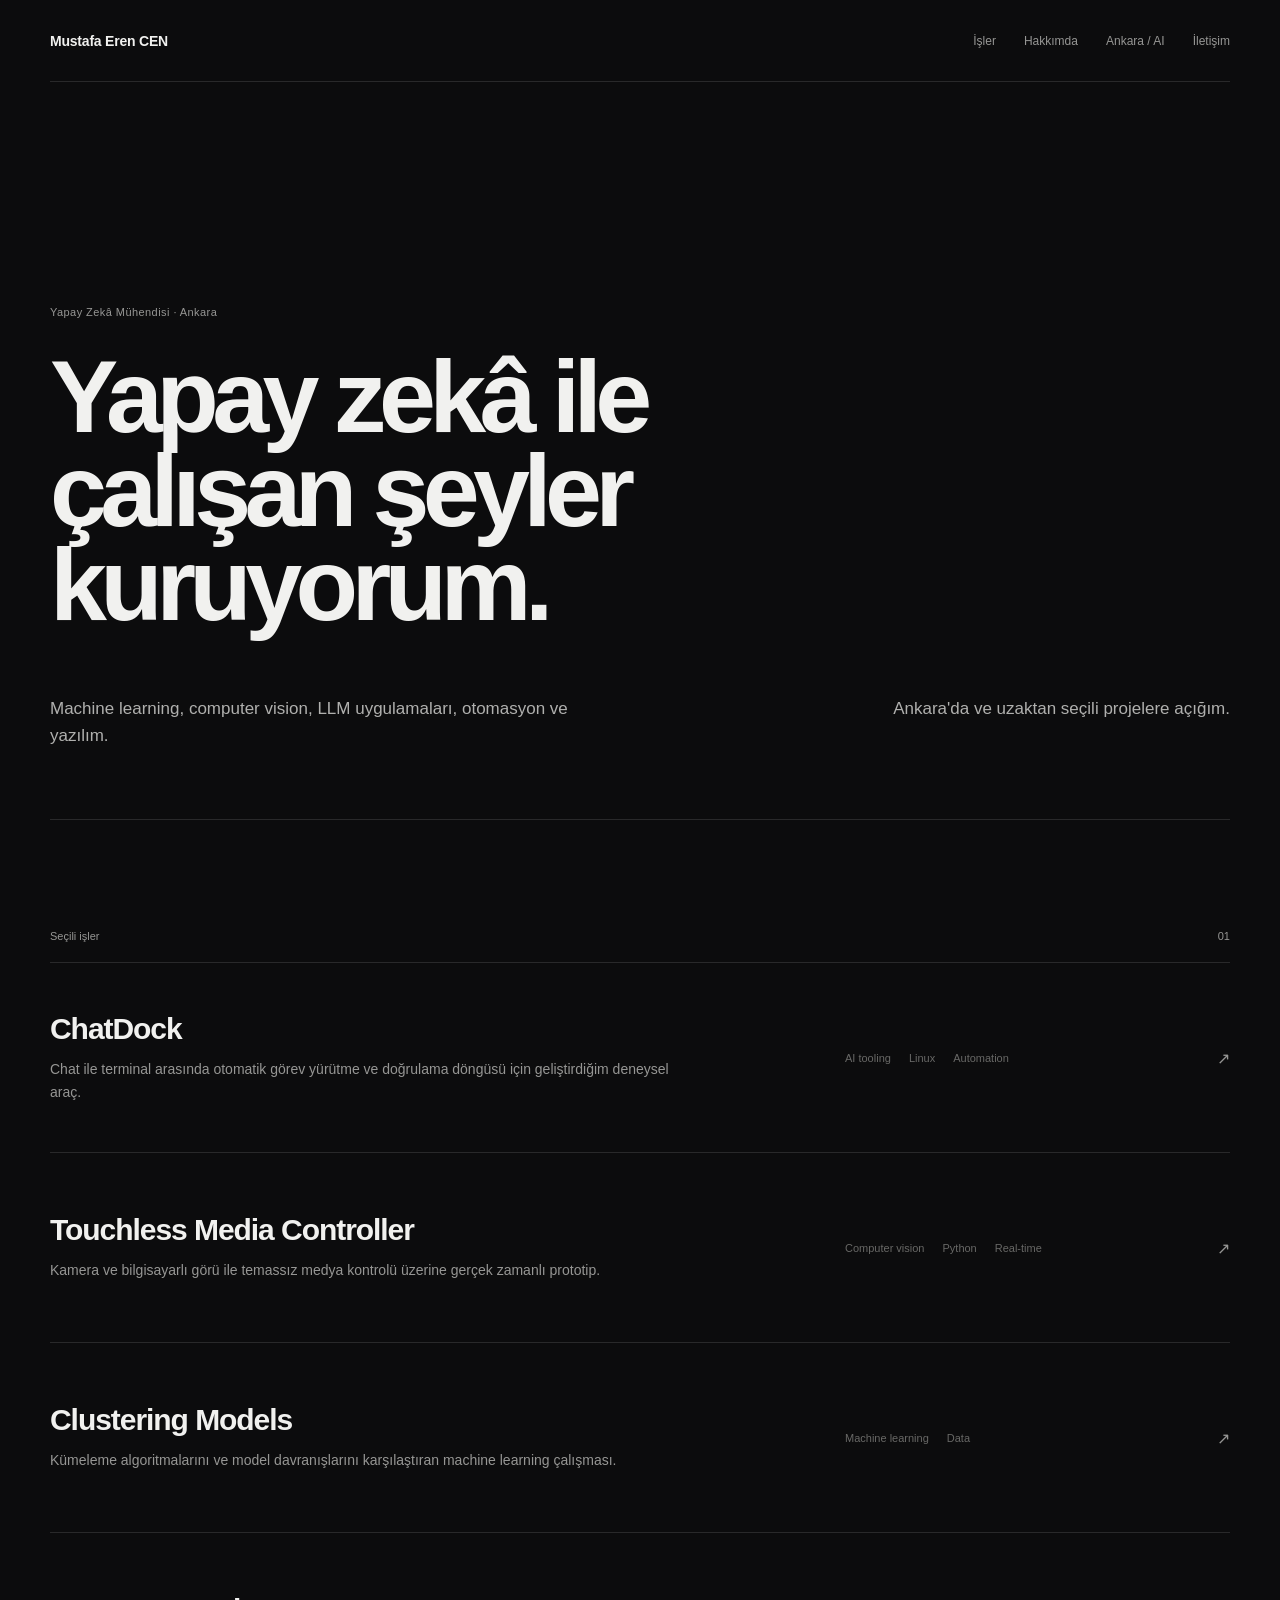
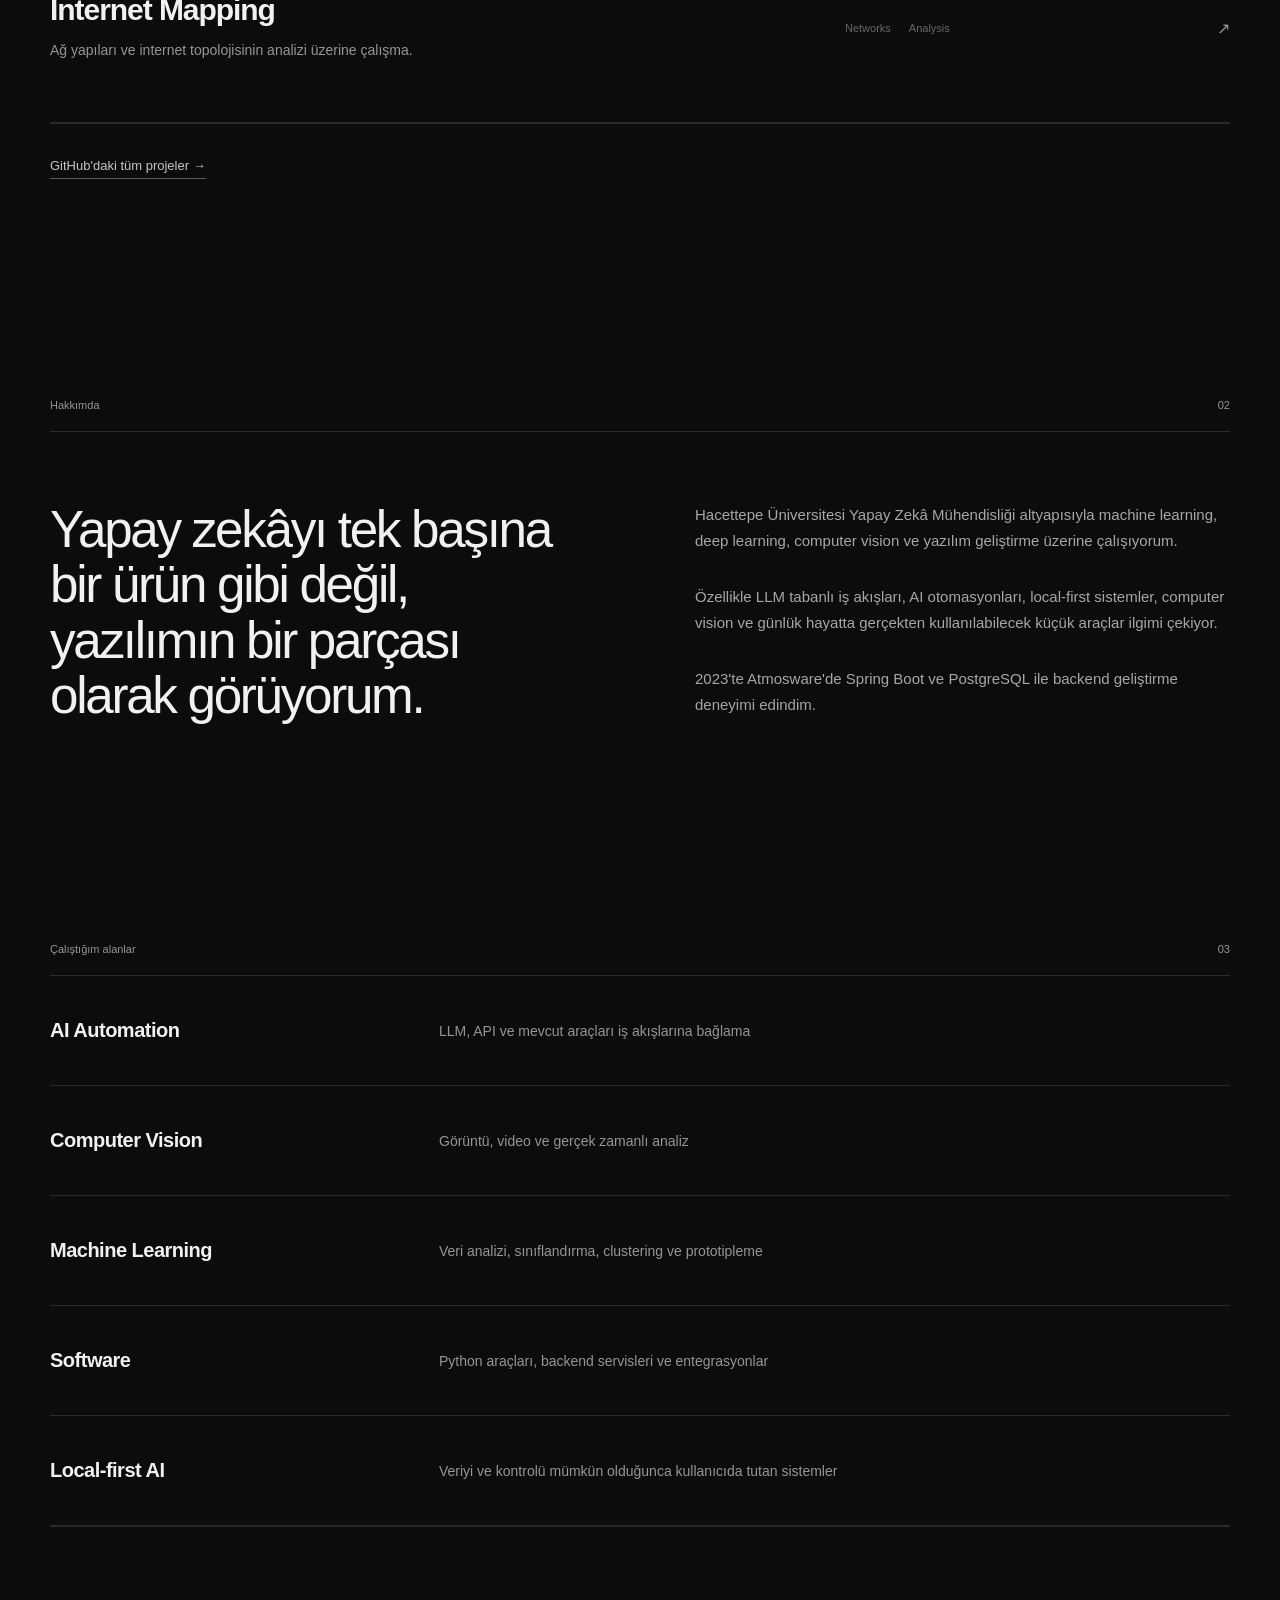
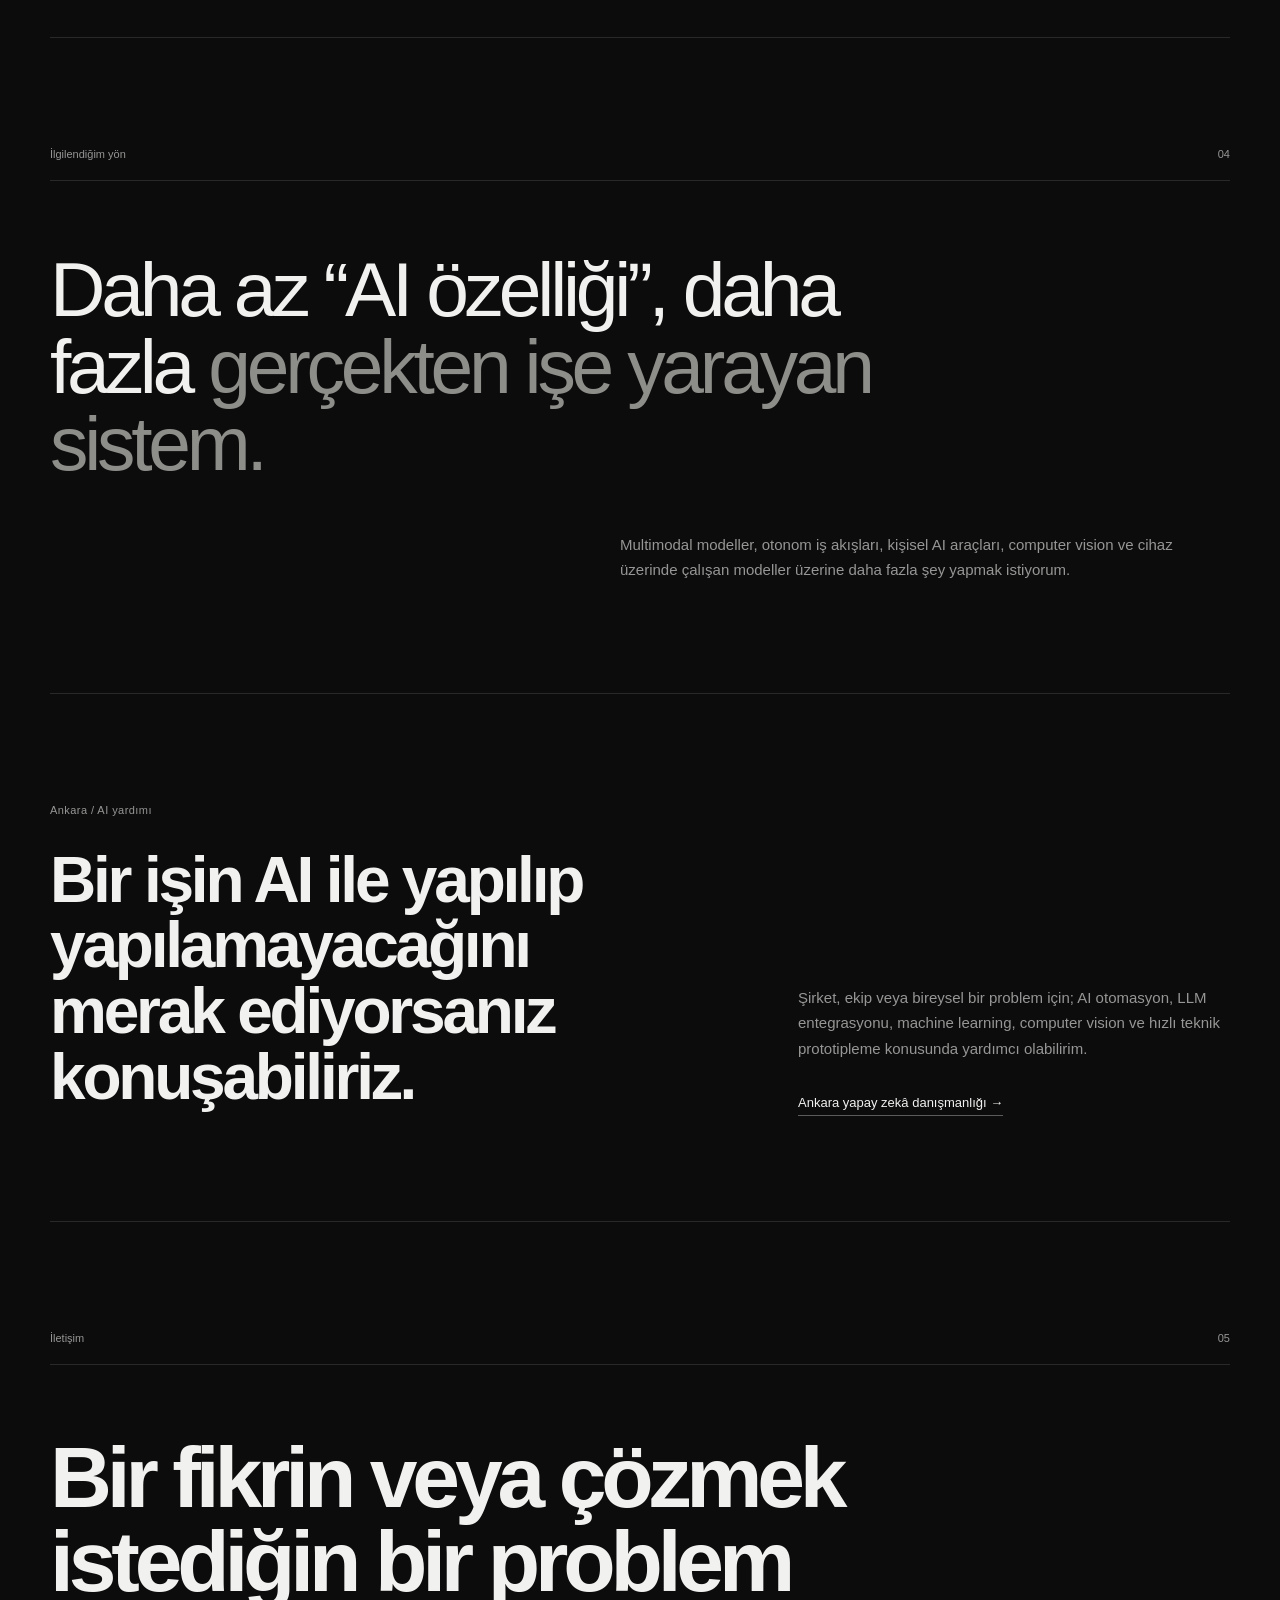
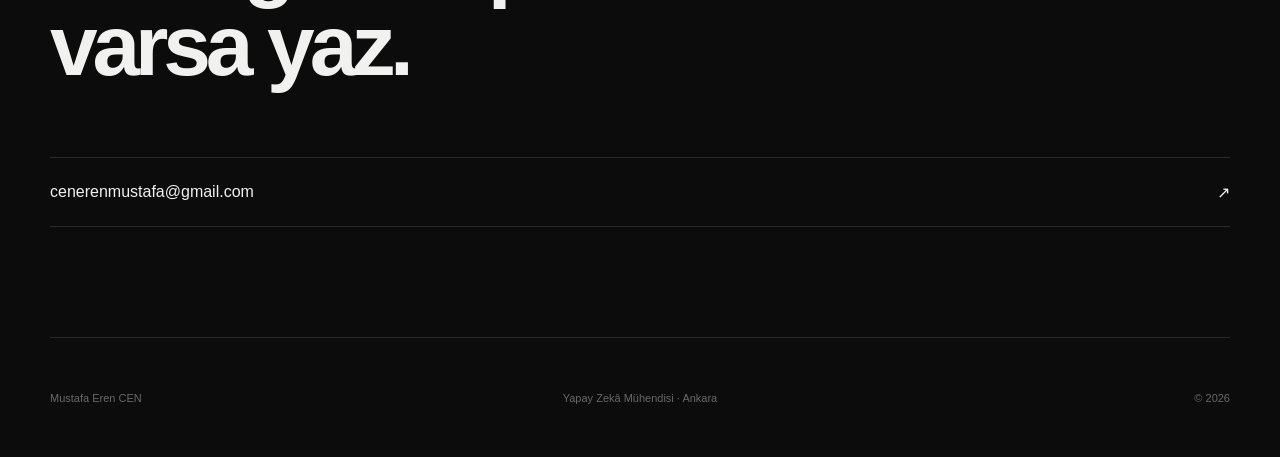
==== commit 97055f6a: "Simplify mstfcen.com visual system" ====
--- a/index.html
+++ b/index.html
@@ -4,32 +4,28 @@
   <meta charset="utf-8">
   <meta name="viewport" content="width=device-width,initial-scale=1">
 
-  <title>Mustafa Eren CEN — AI Engineer & Software Builder in Ankara</title>
+  <title>Mustafa Eren CEN — Yapay Zekâ Mühendisi, Ankara</title>
 
   <meta
     name="description"
-    content="Ankara'da yapay zekâ mühendisi Mustafa Eren CEN. AI otomasyonları, LLM uygulamaları, machine learning, computer vision, Python ve özel yazılım sistemleri."
+    content="Mustafa Eren CEN — Ankara'da yapay zekâ mühendisi. AI otomasyon, LLM uygulamaları, machine learning, computer vision, Python ve yazılım sistemleri."
   >
 
   <meta name="robots" content="index,follow,max-image-preview:large,max-snippet:-1">
   <meta name="author" content="Mustafa Eren CEN">
-  <meta name="theme-color" content="#08090b">
+  <meta name="theme-color" content="#0c0c0d">
 
   <link rel="canonical" href="https://mstfcen.com/">
   <link rel="stylesheet" href="/style.css">
 
   <meta property="og:type" content="profile">
   <meta property="og:locale" content="tr_TR">
-  <meta property="og:title" content="Mustafa Eren CEN — AI Engineer">
+  <meta property="og:title" content="Mustafa Eren CEN — Yapay Zekâ Mühendisi">
   <meta
     property="og:description"
-    content="AI systems, automation, computer vision and software — Ankara."
+    content="Yapay zekâ, yazılım ve çalışan sistemler. Ankara."
   >
   <meta property="og:url" content="https://mstfcen.com/">
-
-  <meta name="twitter:card" content="summary">
-  <meta name="twitter:title" content="Mustafa Eren CEN — AI Engineer">
-  <meta name="twitter:description" content="AI systems, automation and software. Ankara.">
 
   <script type="application/ld+json">
   {
@@ -57,12 +53,10 @@
         "knowsAbout":[
           "Artificial Intelligence",
           "Machine Learning",
-          "Deep Learning",
           "Computer Vision",
           "Large Language Models",
           "AI Automation",
           "Python",
-          "OpenCV",
           "Java",
           "Spring Boot"
         ]
@@ -80,504 +74,300 @@
 </head>
 
 <body>
-  <div class="noise" aria-hidden="true"></div>
-  <div class="cursor-glow" aria-hidden="true"></div>
-
-  <header class="nav-shell">
-    <a class="logo" href="/">
-      <span class="logo-mark">M</span>
-      <span>Mustafa Eren CEN</span>
-    </a>
+  <header class="site-header wrap">
+    <a class="name" href="/">Mustafa Eren CEN</a>
 
     <nav>
-      <a href="#work">Work</a>
-      <a href="#about">About</a>
-      <a href="/ankara-yapay-zeka-danismanligi/">AI / Ankara</a>
+      <a href="#work">İşler</a>
+      <a href="#about">Hakkımda</a>
+      <a href="/ankara-yapay-zeka-danismanligi/">Ankara / AI</a>
+      <a href="mailto:cenerenmustafa@gmail.com">İletişim</a>
     </nav>
-
-    <a class="nav-cta" href="mailto:cenerenmustafa@gmail.com">
-      Contact
-      <span>↗</span>
-    </a>
   </header>
 
   <main>
-    <section class="hero modern-wrap">
-      <div class="hero-copy">
-        <div class="status-pill">
-          <i></i>
-          Ankara / Available for selected projects
-        </div>
-
-        <h1>
-          Building useful
-          <span class="gradient-text">AI systems.</span>
-        </h1>
-
-        <p class="hero-sub">
-          Yapay zekâ mühendisi.
-          LLM'leri, machine learning'i, computer vision'ı
-          ve yazılımı gerçek problemlere bağlayan sistemler kuruyorum.
+    <section class="hero wrap">
+      <p class="eyebrow">
+        Yapay Zekâ Mühendisi · Ankara
+      </p>
+
+      <h1>
+        Yapay zekâ ile<br>
+        çalışan şeyler kuruyorum.
+      </h1>
+
+      <div class="hero-foot">
+        <p>
+          Machine learning, computer vision,
+          LLM uygulamaları, otomasyon ve yazılım.
         </p>
 
-        <div class="hero-actions">
-          <a class="btn primary" href="#work">
-            Selected work
-            <span>↓</span>
-          </a>
-
-          <a class="btn ghost" href="/ankara-yapay-zeka-danismanligi/">
-            AI yardımı / Ankara
-            <span>↗</span>
-          </a>
-        </div>
-      </div>
-
-      <div class="hero-visual">
-        <div class="system-card glass">
-          <div class="system-head">
-            <span>current_focus.json</span>
-            <span class="live">LIVE</span>
-          </div>
-
-          <div class="code-lines">
-            <div>
-              <b>focus</b>
-              <span>"AI automation"</span>
-            </div>
-            <div>
-              <b>mode</b>
-              <span>"build → test → ship"</span>
-            </div>
-            <div>
-              <b>location</b>
-              <span>"Ankara, TR"</span>
-            </div>
-            <div>
-              <b>stack</b>
-              <span>["Python", "LLM", "Vision"]</span>
-            </div>
-            <div>
-              <b>interest</b>
-              <span>"local-first AI"</span>
-            </div>
-          </div>
-
-          <div class="pulse-map">
-            <span class="node n1"></span>
-            <span class="node n2"></span>
-            <span class="node n3"></span>
-            <span class="node n4"></span>
-            <span class="line l1"></span>
-            <span class="line l2"></span>
-            <span class="line l3"></span>
-          </div>
-        </div>
-      </div>
-    </section>
-
-    <section class="metrics modern-wrap">
-      <article>
-        <span class="metric-label">Discipline</span>
-        <strong>AI Engineering</strong>
-      </article>
-
-      <article>
-        <span class="metric-label">Base</span>
-        <strong>Ankara</strong>
-      </article>
-
-      <article>
-        <span class="metric-label">Focus</span>
-        <strong>Applied AI</strong>
-      </article>
-
-      <article>
-        <span class="metric-label">Bias</span>
-        <strong>Working systems</strong>
-      </article>
-    </section>
-
-    <section class="section modern-wrap" id="work">
-      <div class="section-head">
-        <div>
-          <span class="overline">01 / Selected work</span>
-          <h2>Things I build.</h2>
-        </div>
-
-        <p>
-          Akademik ML çalışmalarından gerçek zamanlı
-          computer vision prototiplerine ve kendi
-          AI iş akışı araçlarıma kadar.
+        <p class="availability">
+          Ankara'da ve uzaktan seçili projelere açığım.
         </p>
       </div>
-
-      <div class="project-grid">
+    </section>
+
+    <section class="work wrap" id="work">
+      <div class="section-title">
+        <span>Seçili işler</span>
+        <span>01</span>
+      </div>
+
+      <div class="work-list">
+
         <a
-          class="project-card project-large"
+          class="work-row"
           href="https://github.com/mstfcen/zaku-chatdock"
           target="_blank"
           rel="noreferrer"
         >
-          <div class="project-top">
-            <span class="project-index">01</span>
-            <span class="project-link">GitHub ↗</span>
-          </div>
-
-          <div class="project-art art-chatdock" aria-hidden="true">
-            <div class="terminal-mini">
-              <span>inspect</span>
-              <span>→ act</span>
-              <span>→ verify</span>
-              <i></i>
-            </div>
-          </div>
-
-          <div class="project-bottom">
-            <div>
-              <span class="tag">AI workflow</span>
-              <span class="tag">Tooling</span>
-              <span class="tag">Linux</span>
-            </div>
-
-            <h3>ChatDock</h3>
-
+          <div class="work-main">
+            <h2>ChatDock</h2>
             <p>
-              Chat arayüzüyle terminal arasında otomatik görev döngüsü
-              kuran deneysel bir çalışma ortamı.
+              Chat ile terminal arasında otomatik görev yürütme
+              ve doğrulama döngüsü için geliştirdiğim deneysel araç.
             </p>
           </div>
+
+          <div class="work-meta">
+            <span>AI tooling</span>
+            <span>Linux</span>
+            <span>Automation</span>
+          </div>
+
+          <span class="arrow">↗</span>
         </a>
 
         <a
-          class="project-card"
+          class="work-row"
           href="https://github.com/mstfcen/touchless-media-controller"
           target="_blank"
           rel="noreferrer"
         >
-          <div class="project-top">
-            <span class="project-index">02</span>
-            <span class="project-link">GitHub ↗</span>
-          </div>
-
-          <div class="project-art art-vision" aria-hidden="true">
-            <div class="vision-box">
-              <span></span>
-              <i></i>
-            </div>
-          </div>
-
-          <div class="project-bottom">
-            <div>
-              <span class="tag">Computer vision</span>
-              <span class="tag">Real-time</span>
-            </div>
-
-            <h3>Touchless Media Controller</h3>
-
+          <div class="work-main">
+            <h2>Touchless Media Controller</h2>
             <p>
-              Kamera tabanlı etkileşim ve gerçek zamanlı
-              görüntü işleme prototipi.
+              Kamera ve bilgisayarlı görü ile temassız
+              medya kontrolü üzerine gerçek zamanlı prototip.
             </p>
           </div>
+
+          <div class="work-meta">
+            <span>Computer vision</span>
+            <span>Python</span>
+            <span>Real-time</span>
+          </div>
+
+          <span class="arrow">↗</span>
         </a>
 
         <a
-          class="project-card"
+          class="work-row"
           href="https://github.com/mstfcen/Clustering-Models"
           target="_blank"
           rel="noreferrer"
         >
-          <div class="project-top">
-            <span class="project-index">03</span>
-            <span class="project-link">GitHub ↗</span>
-          </div>
-
-          <div class="project-art art-cluster" aria-hidden="true">
-            <span></span><span></span><span></span>
-            <span></span><span></span><span></span>
-            <span></span><span></span><span></span>
-          </div>
-
-          <div class="project-bottom">
-            <div>
-              <span class="tag">Machine learning</span>
-              <span class="tag">Data</span>
-            </div>
-
-            <h3>Clustering Models</h3>
-
+          <div class="work-main">
+            <h2>Clustering Models</h2>
             <p>
-              Kümeleme algoritmaları ve model davranışları
-              üzerine deneysel çalışma.
+              Kümeleme algoritmalarını ve model davranışlarını
+              karşılaştıran machine learning çalışması.
             </p>
           </div>
+
+          <div class="work-meta">
+            <span>Machine learning</span>
+            <span>Data</span>
+          </div>
+
+          <span class="arrow">↗</span>
         </a>
 
         <a
-          class="project-card project-wide"
+          class="work-row"
           href="https://github.com/mstfcen/Internet-Mapping"
           target="_blank"
           rel="noreferrer"
         >
-          <div class="project-top">
-            <span class="project-index">04</span>
-            <span class="project-link">GitHub ↗</span>
-          </div>
-
-          <div class="wide-content">
-            <div>
-              <span class="tag">Networks</span>
-              <span class="tag">Analysis</span>
-            </div>
-
-            <h3>Internet Mapping</h3>
-
+          <div class="work-main">
+            <h2>Internet Mapping</h2>
             <p>
-              Ağ yapıları, veri ilişkileri ve internet topolojisini
-              inceleyen analiz çalışması.
+              Ağ yapıları ve internet topolojisinin
+              analizi üzerine çalışma.
             </p>
           </div>
 
-          <div class="network-art" aria-hidden="true">
-            <i></i><i></i><i></i><i></i><i></i>
-          </div>
+          <div class="work-meta">
+            <span>Networks</span>
+            <span>Analysis</span>
+          </div>
+
+          <span class="arrow">↗</span>
         </a>
-      </div>
-
-      <a class="text-link" href="https://github.com/mstfcen" target="_blank" rel="noreferrer">
-        View all repositories
+
+      </div>
+
+      <a
+        class="simple-link"
+        href="https://github.com/mstfcen"
+        target="_blank"
+        rel="noreferrer"
+      >
+        GitHub'daki tüm projeler →
+      </a>
+    </section>
+
+    <section class="about wrap" id="about">
+      <div class="section-title">
+        <span>Hakkımda</span>
+        <span>02</span>
+      </div>
+
+      <div class="about-grid">
+        <div class="about-lead">
+          <p>
+            Yapay zekâyı tek başına bir ürün gibi değil,
+            yazılımın bir parçası olarak görüyorum.
+          </p>
+        </div>
+
+        <div class="about-copy">
+          <p>
+            Hacettepe Üniversitesi Yapay Zekâ Mühendisliği
+            altyapısıyla machine learning, deep learning,
+            computer vision ve yazılım geliştirme üzerine çalışıyorum.
+          </p>
+
+          <p>
+            Özellikle LLM tabanlı iş akışları,
+            AI otomasyonları, local-first sistemler,
+            computer vision ve günlük hayatta gerçekten
+            kullanılabilecek küçük araçlar ilgimi çekiyor.
+          </p>
+
+          <p>
+            2023'te Atmosware'de Spring Boot ve PostgreSQL
+            ile backend geliştirme deneyimi edindim.
+          </p>
+        </div>
+      </div>
+    </section>
+
+    <section class="capabilities wrap">
+      <div class="section-title">
+        <span>Çalıştığım alanlar</span>
+        <span>03</span>
+      </div>
+
+      <div class="cap-list">
+        <div>
+          <strong>AI Automation</strong>
+          <span>LLM, API ve mevcut araçları iş akışlarına bağlama</span>
+        </div>
+
+        <div>
+          <strong>Computer Vision</strong>
+          <span>Görüntü, video ve gerçek zamanlı analiz</span>
+        </div>
+
+        <div>
+          <strong>Machine Learning</strong>
+          <span>Veri analizi, sınıflandırma, clustering ve prototipleme</span>
+        </div>
+
+        <div>
+          <strong>Software</strong>
+          <span>Python araçları, backend servisleri ve entegrasyonlar</span>
+        </div>
+
+        <div>
+          <strong>Local-first AI</strong>
+          <span>Veriyi ve kontrolü mümkün olduğunca kullanıcıda tutan sistemler</span>
+        </div>
+      </div>
+    </section>
+
+    <section class="direction wrap">
+      <div class="section-title">
+        <span>İlgilendiğim yön</span>
+        <span>04</span>
+      </div>
+
+      <p class="direction-copy">
+        Daha az “AI özelliği”, daha fazla
+        <em>gerçekten işe yarayan sistem.</em>
+      </p>
+
+      <p class="direction-detail">
+        Multimodal modeller, otonom iş akışları,
+        kişisel AI araçları, computer vision ve
+        cihaz üzerinde çalışan modeller üzerine
+        daha fazla şey yapmak istiyorum.
+      </p>
+    </section>
+
+    <section class="ankara wrap">
+      <div class="ankara-inner">
+        <div>
+          <p class="eyebrow">
+            Ankara / AI yardımı
+          </p>
+
+          <h2>
+            Bir işin AI ile yapılıp
+            yapılamayacağını merak ediyorsanız konuşabiliriz.
+          </h2>
+        </div>
+
+        <div class="ankara-copy">
+          <p>
+            Şirket, ekip veya bireysel bir problem için;
+            AI otomasyon, LLM entegrasyonu, machine learning,
+            computer vision ve hızlı teknik prototipleme
+            konusunda yardımcı olabilirim.
+          </p>
+
+          <a href="/ankara-yapay-zeka-danismanligi/">
+            Ankara yapay zekâ danışmanlığı →
+          </a>
+        </div>
+      </div>
+    </section>
+
+    <section class="contact wrap">
+      <div class="section-title">
+        <span>İletişim</span>
+        <span>05</span>
+      </div>
+
+      <h2>
+        Bir fikrin veya
+        çözmek istediğin bir problem varsa yaz.
+      </h2>
+
+      <a
+        class="email-link"
+        href="mailto:cenerenmustafa@gmail.com"
+      >
+        cenerenmustafa@gmail.com
         <span>↗</span>
       </a>
     </section>
-
-    <section class="section about-section modern-wrap" id="about">
-      <div class="section-head">
-        <div>
-          <span class="overline">02 / About</span>
-          <h2>Engineer first.<br>AI native.</h2>
-        </div>
-
-        <div class="about-copy">
-          <p>
-            Hacettepe Üniversitesi Yapay Zekâ Mühendisliği
-            altyapısıyla; machine learning, deep learning,
-            computer vision ve yazılım geliştirmeyi birlikte
-            kullanıyorum.
-          </p>
-
-          <p>
-            2023'te Atmosware'de Spring Boot ve PostgreSQL
-            ile backend geliştirme deneyimi edindim.
-            Bugün odağım AI otomasyonları, yerel çalışan
-            sistemler, LLM tabanlı araçlar ve computer vision.
-          </p>
-        </div>
-      </div>
-
-      <div class="timeline-modern">
-        <article>
-          <span>NOW</span>
-          <div>
-            <h3>Independent AI / Software R&D</h3>
-            <p>
-              AI otomasyonları, personal tooling,
-              local-first sistemler ve ürün prototipleri.
-            </p>
-          </div>
-        </article>
-
-        <article>
-          <span>2023</span>
-          <div>
-            <h3>Atmosware</h3>
-            <p>
-              Software engineering internship —
-              Spring Boot + PostgreSQL.
-            </p>
-          </div>
-        </article>
-
-        <article>
-          <span>HÜ</span>
-          <div>
-            <h3>Artificial Intelligence Engineering</h3>
-            <p>
-              Machine learning, deep learning,
-              computer vision, NLP ve software engineering.
-            </p>
-          </div>
-        </article>
-      </div>
-    </section>
-
-    <section class="section modern-wrap">
-      <div class="section-head">
-        <div>
-          <span class="overline">03 / Capabilities</span>
-          <h2>From idea to<br>working prototype.</h2>
-        </div>
-
-        <p>
-          “Bunu AI ile yapabilir miyiz?” sorusundan
-          başlayıp çalışan prototipe kadar.
-        </p>
-      </div>
-
-      <div class="capabilities-modern">
-        <article>
-          <span>01</span>
-          <h3>LLM & AI Automation</h3>
-          <p>
-            LLM'leri API'lere, dosyalara,
-            iş süreçlerine ve özel araçlara bağlama.
-          </p>
-        </article>
-
-        <article>
-          <span>02</span>
-          <h3>Computer Vision</h3>
-          <p>
-            OpenCV, görüntü/video analizi
-            ve gerçek zamanlı visual intelligence.
-          </p>
-        </article>
-
-        <article>
-          <span>03</span>
-          <h3>Machine Learning</h3>
-          <p>
-            Veri analizi, sınıflandırma,
-            clustering ve model prototipleme.
-          </p>
-        </article>
-
-        <article>
-          <span>04</span>
-          <h3>Software Systems</h3>
-          <p>
-            Python araçları, backend servisleri,
-            API entegrasyonları ve internal tooling.
-          </p>
-        </article>
-
-        <article>
-          <span>05</span>
-          <h3>Local-first AI</h3>
-          <p>
-            Kontrolü ve veriyi mümkün olduğunca
-            kendi cihazında tutan AI sistemleri.
-          </p>
-        </article>
-
-        <article>
-          <span>06</span>
-          <h3>Rapid R&D</h3>
-          <p>
-            Teknik fikri hızlıca deneyip,
-            çalışıp çalışmadığını gerçek prototiple test etme.
-          </p>
-        </article>
-      </div>
-    </section>
-
-    <section class="ai-ankara modern-wrap">
-      <div class="ai-panel">
-        <div class="ai-panel-bg"></div>
-
-        <div class="ai-panel-copy">
-          <span class="overline light">04 / Ankara AI</span>
-
-          <h2>
-            AI konusunda
-            <span>bir el lazım mı?</span>
-          </h2>
-
-          <p>
-            Ankara'da şirketlere, ekiplere ve bireysel projelere
-            AI otomasyon, LLM, machine learning, computer vision
-            ve prototipleme konusunda teknik destek verebilirim.
-          </p>
-
-          <a class="btn light-btn" href="/ankara-yapay-zeka-danismanligi/">
-            Ankara AI sayfası
-            <span>↗</span>
-          </a>
-        </div>
-
-        <div class="ai-panel-meta">
-          <span>AI automation</span>
-          <span>LLM integration</span>
-          <span>Computer vision</span>
-          <span>Python</span>
-          <span>Prototyping</span>
-          <span>1:1 technical help</span>
-        </div>
-      </div>
-    </section>
-
-    <section class="contact-modern modern-wrap">
-      <span class="overline">05 / Contact</span>
-
-      <h2>
-        Have a problem<br>
-        worth <span class="gradient-text">building for?</span>
-      </h2>
-
-      <div class="contact-row">
-        <a href="mailto:cenerenmustafa@gmail.com">
-          cenerenmustafa@gmail.com
-          <span>↗</span>
-        </a>
-
-        <a href="https://github.com/mstfcen" target="_blank" rel="noreferrer">
-          GitHub
-          <span>↗</span>
-        </a>
-      </div>
-    </section>
   </main>
 
-  <footer class="modern-footer modern-wrap">
+  <footer class="footer wrap">
     <div>
-      <strong>Mustafa Eren CEN</strong>
-      <span>Artificial Intelligence Engineer</span>
+      Mustafa Eren CEN
     </div>
 
     <div>
-      <span>Ankara, Türkiye</span>
-      <span>© 2026</span>
+      Yapay Zekâ Mühendisi · Ankara
+    </div>
+
+    <div>
+      © 2026
     </div>
   </footer>
-
-  <script>
-  (() => {
-    const glow = document.querySelector('.cursor-glow');
-
-    if (
-      glow &&
-      window.matchMedia('(pointer:fine)').matches &&
-      !window.matchMedia('(prefers-reduced-motion:reduce)').matches
-    ) {
-      window.addEventListener('pointermove', e => {
-        glow.style.setProperty('--x', e.clientX + 'px');
-        glow.style.setProperty('--y', e.clientY + 'px');
-      }, {passive:true});
-    }
-
-    const observer = new IntersectionObserver(entries => {
-      entries.forEach(entry => {
-        if (entry.isIntersecting) {
-          entry.target.classList.add('in-view');
-          observer.unobserve(entry.target);
-        }
-      });
-    }, {threshold:.08});
-
-    document
-      .querySelectorAll('.project-card, .capabilities-modern article, .timeline-modern article')
-      .forEach(el => observer.observe(el));
-  })();
-  </script>
 </body>
 </html>
--- a/style.css
+++ b/style.css
@@ -3,20 +3,13 @@
 }
 
 :root{
-  --bg:#08090b;
-  --surface:#0e1014;
-  --surface-2:#13161c;
-  --surface-3:#181c23;
-  --fg:#f5f7fa;
-  --muted:#9299a6;
-  --line:rgba(255,255,255,.105);
-  --accent:#77a7ff;
-  --accent-2:#8b5cf6;
-  --accent-3:#5eead4;
-  --max:1320px;
-  --radius:22px;
-  --sans:Inter,ui-sans-serif,-apple-system,BlinkMacSystemFont,"Segoe UI",Helvetica,Arial,sans-serif;
-  --mono:"SFMono-Regular",Consolas,"Liberation Mono",monospace;
+  --bg:#0c0c0d;
+  --fg:#f1f1ef;
+  --muted:#969694;
+  --soft:#686866;
+  --line:#29292a;
+  --max:1180px;
+  --sans:ui-sans-serif,-apple-system,BlinkMacSystemFont,"Segoe UI",Helvetica,Arial,sans-serif;
 }
 
 html{
@@ -26,50 +19,15 @@
 
 body{
   margin:0;
+  background:var(--bg);
   color:var(--fg);
-  background:
-    radial-gradient(circle at 10% -10%,rgba(94,234,212,.055),transparent 30%),
-    radial-gradient(circle at 95% 4%,rgba(119,167,255,.08),transparent 30%),
-    var(--bg);
   font-family:var(--sans);
   -webkit-font-smoothing:antialiased;
 }
 
-body:before{
-  content:"";
-  position:fixed;
-  inset:0;
-  pointer-events:none;
-  background-image:
-    linear-gradient(rgba(255,255,255,.018) 1px,transparent 1px),
-    linear-gradient(90deg,rgba(255,255,255,.018) 1px,transparent 1px);
-  background-size:56px 56px;
-  mask-image:linear-gradient(to bottom,black,transparent 80%);
-  z-index:0;
-}
-
-.noise{
-  position:fixed;
-  inset:0;
-  opacity:.04;
-  pointer-events:none;
-  z-index:999;
-  background-image:url("data:image/svg+xml,%3Csvg viewBox='0 0 180 180' xmlns='http://www.w3.org/2000/svg'%3E%3Cfilter id='n'%3E%3CfeTurbulence type='fractalNoise' baseFrequency='.9' numOctaves='4' stitchTiles='stitch'/%3E%3C/filter%3E%3Crect width='100%25' height='100%25' filter='url(%23n)' opacity='.45'/%3E%3C/svg%3E");
-}
-
-.cursor-glow{
-  --x:50vw;
-  --y:20vh;
-  position:fixed;
-  inset:0;
-  pointer-events:none;
-  z-index:1;
-  background:
-    radial-gradient(
-      500px circle at var(--x) var(--y),
-      rgba(119,167,255,.07),
-      transparent 42%
-    );
+::selection{
+  background:var(--fg);
+  color:var(--bg);
 }
 
 a{
@@ -77,1293 +35,514 @@
   text-decoration:none;
 }
 
-button,
-a{
-  -webkit-tap-highlight-color:transparent;
-}
-
-.modern-wrap{
+.wrap{
+  width:min(var(--max),calc(100% - 48px));
+  margin-inline:auto;
+}
+
+.site-header{
+  min-height:82px;
+  display:flex;
+  align-items:center;
+  justify-content:space-between;
+  border-bottom:1px solid var(--line);
+}
+
+.name{
+  font-size:14px;
+  font-weight:650;
+  letter-spacing:-.015em;
+}
+
+.site-header nav{
+  display:flex;
+  gap:28px;
+}
+
+.site-header nav a{
+  color:var(--muted);
+  font-size:12px;
+}
+
+.site-header nav a:hover{
+  color:var(--fg);
+}
+
+.hero{
+  min-height:82vh;
+  padding:120px 0 70px;
+  display:flex;
+  flex-direction:column;
+  justify-content:flex-end;
+  border-bottom:1px solid var(--line);
+}
+
+.eyebrow{
+  margin:0 0 32px;
+  color:var(--muted);
+  font-size:11px;
+  letter-spacing:.04em;
+}
+
+.hero h1,
+.service-hero h1{
+  max-width:1050px;
+  margin:0;
+  font-size:clamp(58px,8vw,112px);
+  line-height:.92;
+  letter-spacing:-.065em;
+  font-weight:600;
+}
+
+.hero-foot{
+  margin-top:64px;
+  display:grid;
+  grid-template-columns:1fr 1fr;
+  gap:60px;
+}
+
+.hero-foot p{
+  max-width:520px;
+  margin:0;
+  color:#b0b0ae;
+  font-size:17px;
+  line-height:1.55;
+}
+
+.availability{
+  justify-self:end;
+}
+
+.section-title{
+  padding-bottom:20px;
+  display:flex;
+  justify-content:space-between;
+  border-bottom:1px solid var(--line);
+  color:var(--muted);
+  font-size:11px;
+}
+
+.work,
+.about,
+.capabilities,
+.direction,
+.ankara,
+.contact,
+.service-list,
+.service-process{
+  padding:110px 0;
+}
+
+.work-list{
+  border-bottom:1px solid var(--line);
+}
+
+.work-row{
   position:relative;
-  z-index:2;
-  width:min(var(--max),calc(100% - 64px));
-  margin-inline:auto;
-}
-
-.nav-shell{
-  position:sticky;
-  top:14px;
-  z-index:100;
-  width:min(var(--max),calc(100% - 64px));
-  height:62px;
-  margin:14px auto 0;
-  padding:0 15px 0 10px;
-  display:grid;
-  grid-template-columns:1fr auto 1fr;
-  align-items:center;
-  border:1px solid var(--line);
-  border-radius:18px;
-  background:rgba(10,11,14,.72);
-  backdrop-filter:blur(22px) saturate(140%);
-  box-shadow:
-    0 16px 50px rgba(0,0,0,.24),
-    inset 0 1px rgba(255,255,255,.04);
-}
-
-.logo{
-  display:flex;
-  align-items:center;
-  gap:11px;
-  font-size:12px;
-  font-weight:650;
-  letter-spacing:-.01em;
-}
-
-.logo-mark{
-  width:38px;
-  height:38px;
-  display:grid;
-  place-items:center;
-  border-radius:11px;
-  background:
-    linear-gradient(145deg,#f7f8fb,#b7c8ff);
-  color:#06070a;
-  font-size:17px;
-  font-weight:800;
-}
-
-.nav-shell nav{
-  display:flex;
-  gap:7px;
-  padding:4px;
-  border:1px solid rgba(255,255,255,.07);
-  border-radius:12px;
-  background:rgba(255,255,255,.025);
-}
-
-.nav-shell nav a{
-  padding:8px 12px;
-  border-radius:9px;
-  color:var(--muted);
+  min-height:190px;
+  padding:28px 70px 28px 0;
+  display:grid;
+  grid-template-columns:1.4fr .6fr;
+  gap:60px;
+  align-items:center;
+  border-bottom:1px solid var(--line);
+}
+
+.work-row:first-child{
+  border-top:0;
+}
+
+.work-row:hover h2{
+  transform:translateX(6px);
+}
+
+.work-main h2{
+  margin:0 0 12px;
+  font-size:30px;
+  font-weight:550;
+  letter-spacing:-.035em;
+  transition:transform .18s ease;
+}
+
+.work-main p{
+  max-width:620px;
+  margin:0;
+  color:var(--muted);
+  font-size:14px;
+  line-height:1.6;
+}
+
+.work-meta{
+  display:flex;
+  flex-wrap:wrap;
+  gap:8px 18px;
+  color:var(--soft);
   font-size:11px;
-  transition:.18s ease;
-}
-
-.nav-shell nav a:hover{
-  color:var(--fg);
-  background:rgba(255,255,255,.06);
-}
-
-.nav-cta{
-  justify-self:end;
-  display:flex;
-  gap:14px;
-  align-items:center;
-  padding:10px 13px;
-  border-radius:11px;
-  background:var(--fg);
-  color:#0b0c0e;
-  font-size:11px;
-  font-weight:650;
-}
-
-.hero{
-  min-height:calc(100svh - 90px);
-  padding:130px 0 90px;
-  display:grid;
-  grid-template-columns:minmax(0,1.2fr) minmax(340px,.8fr);
-  gap:90px;
-  align-items:center;
-}
-
-.status-pill{
+}
+
+.arrow{
+  position:absolute;
+  right:0;
+  top:50%;
+  transform:translateY(-50%);
+  color:var(--muted);
+}
+
+.simple-link{
   width:max-content;
   max-width:100%;
-  display:flex;
-  align-items:center;
-  gap:9px;
-  padding:8px 11px;
-  border:1px solid var(--line);
-  border-radius:100px;
-  background:rgba(255,255,255,.035);
-  color:#c7ccd5;
-  font-family:var(--mono);
-  font-size:10px;
-  letter-spacing:-.01em;
-}
-
-.status-pill i{
-  width:7px;
-  height:7px;
-  border-radius:50%;
-  background:#51e3a4;
-  box-shadow:0 0 15px rgba(81,227,164,.8);
-}
-
-.hero h1{
-  max-width:900px;
-  margin:32px 0 31px;
-  font-size:clamp(68px,8.7vw,132px);
-  line-height:.88;
-  letter-spacing:-.075em;
-  font-weight:700;
-}
-
-.gradient-text{
-  color:transparent;
-  background:
-    linear-gradient(
-      100deg,
-      #f7f8fb 0%,
-      #9fc3ff 35%,
-      #8e76ff 69%,
-      #5eead4 100%
-    );
-  -webkit-background-clip:text;
-  background-clip:text;
-}
-
-.hero-sub{
-  max-width:670px;
-  margin:0;
-  color:#b6bdc8;
-  font-size:clamp(18px,1.65vw,24px);
-  line-height:1.48;
-  letter-spacing:-.025em;
-}
-
-.hero-actions{
-  display:flex;
-  flex-wrap:wrap;
-  gap:10px;
-  margin-top:38px;
-}
-
-.btn{
-  min-height:48px;
-  display:flex;
-  align-items:center;
-  justify-content:space-between;
-  gap:32px;
-  padding:0 16px;
-  border-radius:12px;
-  font-size:12px;
-  font-weight:650;
-  transition:
-    transform .18s ease,
-    border-color .18s ease,
-    background .18s ease;
-}
-
-.btn:hover{
-  transform:translateY(-2px);
-}
-
-.btn.primary{
-  background:var(--fg);
-  color:#08090b;
-}
-
-.btn.ghost{
-  border:1px solid var(--line);
-  background:rgba(255,255,255,.025);
-}
-
-.hero-visual{
-  justify-self:end;
-  width:min(100%,500px);
-}
-
-.glass{
-  border:1px solid var(--line);
-  background:
-    linear-gradient(
-      150deg,
-      rgba(255,255,255,.07),
-      rgba(255,255,255,.018)
-    );
-  box-shadow:
-    0 40px 100px rgba(0,0,0,.35),
-    inset 0 1px rgba(255,255,255,.05);
-  backdrop-filter:blur(20px);
-}
-
-.system-card{
-  min-height:500px;
-  padding:18px;
-  border-radius:26px;
-  transform:perspective(1200px) rotateY(-5deg) rotateX(2deg);
-}
-
-.system-head{
-  height:42px;
-  display:flex;
-  align-items:center;
-  justify-content:space-between;
-  padding:0 4px 13px;
-  border-bottom:1px solid var(--line);
-  color:#89919f;
-  font-family:var(--mono);
-  font-size:10px;
-}
-
-.live{
-  padding:5px 7px;
-  border:1px solid rgba(81,227,164,.26);
-  border-radius:6px;
-  color:#69eab2;
-  background:rgba(81,227,164,.07);
-}
-
-.code-lines{
-  padding:28px 6px;
-  display:grid;
-  gap:15px;
-}
-
-.code-lines div{
-  display:grid;
-  grid-template-columns:90px 1fr;
-  gap:14px;
-  font-family:var(--mono);
-  font-size:11px;
-}
-
-.code-lines b{
-  color:#69717e;
-  font-weight:400;
-}
-
-.code-lines span{
-  color:#c5cbd5;
-}
-
-.pulse-map{
-  position:relative;
-  min-height:240px;
-  margin-top:8px;
-  overflow:hidden;
-  border:1px solid rgba(255,255,255,.055);
-  border-radius:18px;
-  background:
-    radial-gradient(circle at 50% 50%,rgba(119,167,255,.13),transparent 35%),
-    rgba(0,0,0,.12);
-}
-
-.pulse-map:before{
-  content:"";
-  position:absolute;
-  inset:0;
-  background-image:
-    linear-gradient(rgba(255,255,255,.027) 1px,transparent 1px),
-    linear-gradient(90deg,rgba(255,255,255,.027) 1px,transparent 1px);
-  background-size:28px 28px;
-}
-
-.node{
-  position:absolute;
-  width:9px;
-  height:9px;
-  border-radius:50%;
-  background:#9fc3ff;
-  box-shadow:
-    0 0 0 7px rgba(159,195,255,.06),
-    0 0 20px rgba(159,195,255,.7);
-}
-
-.n1{left:21%;top:56%}
-.n2{left:49%;top:28%}
-.n3{left:72%;top:61%}
-.n4{left:51%;top:72%;background:#5eead4}
-
-.line{
-  position:absolute;
-  height:1px;
-  transform-origin:left center;
-  background:linear-gradient(90deg,rgba(159,195,255,.6),rgba(159,195,255,.05));
-}
-
-.l1{
-  left:22%;
-  top:57%;
-  width:38%;
-  transform:rotate(-28deg);
-}
-
-.l2{
-  left:50%;
-  top:30%;
-  width:33%;
-  transform:rotate(39deg);
-}
-
-.l3{
-  left:51%;
-  top:72%;
-  width:26%;
-  transform:rotate(-17deg);
-}
-
-.metrics{
-  display:grid;
-  grid-template-columns:repeat(4,1fr);
-  border-top:1px solid var(--line);
-  border-bottom:1px solid var(--line);
-}
-
-.metrics article{
-  min-height:124px;
-  padding:24px;
-  display:flex;
-  flex-direction:column;
-  justify-content:space-between;
-}
-
-.metrics article+article{
-  border-left:1px solid var(--line);
-}
-
-.metric-label{
-  color:#676f7b;
-  font-family:var(--mono);
-  font-size:9px;
-  text-transform:uppercase;
-}
-
-.metrics strong{
-  font-size:17px;
-  letter-spacing:-.025em;
-}
-
-.section{
-  padding:145px 0;
-}
-
-.section-head{
-  display:grid;
-  grid-template-columns:1.35fr .65fr;
-  gap:80px;
-  margin-bottom:70px;
-  align-items:end;
-}
-
-.section-head h2{
-  margin:15px 0 0;
-  font-size:clamp(48px,5.8vw,84px);
-  line-height:.95;
-  letter-spacing:-.06em;
-  font-weight:650;
-}
-
-.section-head>p{
-  margin:0;
-  color:var(--muted);
-  font-size:15px;
-  line-height:1.65;
-}
-
-.overline{
-  color:#77808d;
-  font-family:var(--mono);
-  font-size:10px;
-  text-transform:uppercase;
-  letter-spacing:.04em;
-}
-
-.project-grid{
+  display:block;
+  margin-top:34px;
+  padding-bottom:5px;
+  border-bottom:1px solid #5b5b59;
+  color:#c7c7c4;
+  font-size:13px;
+}
+
+.about-grid{
+  padding-top:70px;
   display:grid;
   grid-template-columns:1fr 1fr;
-  gap:14px;
-}
-
-.project-card{
-  min-height:540px;
-  padding:21px;
-  display:flex;
-  flex-direction:column;
-  overflow:hidden;
-  border:1px solid var(--line);
-  border-radius:var(--radius);
-  background:
-    linear-gradient(145deg,rgba(255,255,255,.035),rgba(255,255,255,.012));
-  transition:
-    transform .25s ease,
-    border-color .25s ease,
-    background .25s ease;
-  opacity:0;
-  transform:translateY(16px);
-}
-
-.project-card.in-view{
-  opacity:1;
-  transform:none;
-  transition:
-    opacity .6s ease,
-    transform .6s ease,
-    border-color .25s ease,
-    background .25s ease;
-}
-
-.project-card:hover{
-  transform:translateY(-4px);
-  border-color:rgba(255,255,255,.19);
-  background:
-    linear-gradient(145deg,rgba(255,255,255,.055),rgba(255,255,255,.018));
-}
-
-.project-large{
-  grid-row:span 2;
-  min-height:1094px;
-}
-
-.project-wide{
-  grid-column:1/-1;
-  min-height:400px;
-  display:grid;
-  grid-template-columns:1fr .9fr;
-  grid-template-rows:auto 1fr;
-}
-
-.project-top{
-  display:flex;
-  justify-content:space-between;
-  color:#737b88;
-  font-family:var(--mono);
-  font-size:9px;
-}
-
-.project-link{
-  color:#aab1bc;
-}
-
-.project-art{
-  position:relative;
-  flex:1;
-  min-height:260px;
-  margin:30px 0;
-  overflow:hidden;
-  border-radius:16px;
-  background:#0a0b0e;
-  border:1px solid rgba(255,255,255,.055);
-}
-
-.art-chatdock{
-  display:grid;
-  place-items:center;
-  background:
-    radial-gradient(circle at 50% 40%,rgba(119,167,255,.16),transparent 42%),
-    #090a0d;
-}
-
-.terminal-mini{
-  width:74%;
-  height:44%;
-  padding:20px;
-  display:flex;
-  flex-wrap:wrap;
-  align-content:center;
-  gap:10px;
-  border:1px solid rgba(255,255,255,.13);
-  border-radius:14px;
-  background:rgba(12,14,18,.85);
-  box-shadow:0 40px 70px rgba(0,0,0,.45);
-  font-family:var(--mono);
-  color:#9fc3ff;
-  font-size:12px;
-}
-
-.terminal-mini i{
-  display:block;
-  width:8px;
-  height:15px;
-  background:#5eead4;
-  animation:blink 1.1s step-end infinite;
-}
-
-@keyframes blink{
-  50%{opacity:0}
-}
-
-.art-vision{
-  display:grid;
-  place-items:center;
-  background:
-    radial-gradient(circle,rgba(94,234,212,.08),transparent 50%),
-    #090a0d;
-}
-
-.vision-box{
-  position:relative;
-  width:47%;
-  aspect-ratio:1;
-  border:1px solid rgba(94,234,212,.55);
-}
-
-.vision-box:before,
-.vision-box:after{
-  content:"";
-  position:absolute;
-  background:#5eead4;
-}
-
-.vision-box:before{
-  left:50%;
-  top:-15%;
-  width:1px;
-  height:130%;
-}
-
-.vision-box:after{
-  top:50%;
-  left:-15%;
-  width:130%;
-  height:1px;
-}
-
-.vision-box span{
-  position:absolute;
-  inset:32%;
-  border:1px solid #9fc3ff;
-}
-
-.vision-box i{
-  position:absolute;
-  width:8px;
-  height:8px;
-  left:58%;
-  top:38%;
-  border-radius:50%;
-  background:#fff;
-  box-shadow:0 0 18px #fff;
-}
-
-.art-cluster{
-  display:grid;
-  grid-template-columns:repeat(3,1fr);
-  place-items:center;
-  padding:60px;
-  background:#090a0d;
-}
-
-.art-cluster span{
-  width:17px;
-  height:17px;
-  border-radius:50%;
-  background:#77a7ff;
-  box-shadow:0 0 24px rgba(119,167,255,.35);
-}
-
-.art-cluster span:nth-child(2n){
-  background:#8b5cf6;
-}
-
-.art-cluster span:nth-child(3n){
-  background:#5eead4;
-}
-
-.project-bottom{
-  margin-top:auto;
-}
-
-.tag{
-  display:inline-flex;
-  margin:0 5px 5px 0;
-  padding:6px 8px;
-  border:1px solid var(--line);
-  border-radius:100px;
-  color:#8e96a3;
-  font-family:var(--mono);
-  font-size:8px;
-  text-transform:uppercase;
-}
-
-.project-card h3{
-  margin:17px 0 12px;
-  font-size:32px;
+  gap:110px;
+}
+
+.about-lead p{
+  max-width:520px;
+  margin:0;
+  font-size:clamp(32px,4vw,54px);
+  line-height:1.08;
   letter-spacing:-.045em;
 }
 
-.project-card p{
-  max-width:560px;
-  margin:0;
-  color:#979faa;
-  line-height:1.55;
-  font-size:13px;
-}
-
-.wide-content{
-  align-self:end;
-}
-
-.network-art{
-  position:relative;
-  grid-column:2;
-  grid-row:1/3;
-  min-height:290px;
-  overflow:hidden;
-  border-radius:16px;
-  background:
-    radial-gradient(circle at center,rgba(139,92,246,.13),transparent 45%);
-}
-
-.network-art:before,
-.network-art:after{
-  content:"";
-  position:absolute;
-  inset:50%;
-  width:320px;
-  height:1px;
-  transform:translate(-50%,-50%) rotate(28deg);
-  background:linear-gradient(90deg,transparent,#8b5cf6,transparent);
-}
-
-.network-art:after{
-  transform:translate(-50%,-50%) rotate(-37deg);
-}
-
-.network-art i{
-  position:absolute;
-  width:10px;
-  height:10px;
-  border-radius:50%;
-  background:#9fc3ff;
-  box-shadow:0 0 18px rgba(159,195,255,.7);
-}
-
-.network-art i:nth-child(1){left:22%;top:34%}
-.network-art i:nth-child(2){left:59%;top:21%}
-.network-art i:nth-child(3){left:72%;top:57%}
-.network-art i:nth-child(4){left:41%;top:71%;background:#5eead4}
-.network-art i:nth-child(5){left:48%;top:47%;background:#fff}
-
-.text-link{
-  width:max-content;
-  display:flex;
-  align-items:center;
-  gap:50px;
-  margin-top:30px;
-  padding:14px 0;
-  border-bottom:1px solid rgba(255,255,255,.35);
-  color:#c2c7cf;
-  font-size:12px;
-}
-
-.about-section{
-  border-top:1px solid var(--line);
-}
-
 .about-copy{
   display:grid;
-  gap:24px;
+  gap:25px;
 }
 
 .about-copy p{
   margin:0;
-  color:#a5acb7;
+  color:#a7a7a4;
   font-size:15px;
   line-height:1.7;
 }
 
-.timeline-modern{
-  display:grid;
-  gap:8px;
-}
-
-.timeline-modern article{
-  min-height:150px;
-  padding:26px;
-  display:grid;
-  grid-template-columns:90px 1fr;
-  gap:30px;
-  align-items:start;
-  border:1px solid var(--line);
-  border-radius:16px;
-  background:rgba(255,255,255,.018);
-  opacity:0;
-  transform:translateY(14px);
-}
-
-.timeline-modern article.in-view{
-  opacity:1;
-  transform:none;
-  transition:.55s ease;
-}
-
-.timeline-modern article>span{
-  color:#6f7783;
-  font-family:var(--mono);
-  font-size:9px;
-}
-
-.timeline-modern h3{
-  margin:0 0 10px;
-  font-size:21px;
-  letter-spacing:-.03em;
-}
-
-.timeline-modern p{
-  max-width:680px;
-  margin:0;
-  color:#8f97a3;
+.cap-list{
+  border-bottom:1px solid var(--line);
+}
+
+.cap-list>div{
+  min-height:110px;
+  display:grid;
+  grid-template-columns:.6fr 1.4fr;
+  gap:50px;
+  align-items:center;
+  border-bottom:1px solid var(--line);
+}
+
+.cap-list strong{
+  font-size:20px;
+  letter-spacing:-.025em;
+  font-weight:550;
+}
+
+.cap-list span{
+  color:var(--muted);
+  font-size:14px;
+}
+
+.direction{
+  border-top:1px solid var(--line);
+}
+
+.direction-copy{
+  max-width:920px;
+  margin:70px 0 0;
+  font-size:clamp(42px,6vw,82px);
+  line-height:1;
+  letter-spacing:-.055em;
+}
+
+.direction-copy em{
+  font-style:normal;
+  color:#8d8d89;
+}
+
+.direction-detail{
+  max-width:610px;
+  margin:50px 0 0 auto;
+  color:var(--muted);
+  font-size:15px;
+  line-height:1.7;
+}
+
+.ankara{
+  border-top:1px solid var(--line);
+  border-bottom:1px solid var(--line);
+}
+
+.ankara-inner{
+  display:grid;
+  grid-template-columns:1.2fr .8fr;
+  gap:100px;
+  align-items:end;
+}
+
+.ankara h2{
+  max-width:760px;
+  margin:0;
+  font-size:clamp(38px,5vw,68px);
+  line-height:1.03;
+  letter-spacing:-.05em;
+  font-weight:550;
+}
+
+.ankara-copy p{
+  margin:0 0 32px;
+  color:var(--muted);
+  font-size:15px;
+  line-height:1.7;
+}
+
+.ankara-copy a{
+  padding-bottom:5px;
+  border-bottom:1px solid #5b5b59;
   font-size:13px;
-  line-height:1.6;
-}
-
-.capabilities-modern{
-  display:grid;
-  grid-template-columns:repeat(3,1fr);
-  gap:8px;
-}
-
-.capabilities-modern article{
-  min-height:300px;
-  padding:24px;
-  display:flex;
-  flex-direction:column;
-  border:1px solid var(--line);
-  border-radius:18px;
-  background:
-    linear-gradient(155deg,rgba(255,255,255,.035),rgba(255,255,255,.01));
-  opacity:0;
-  transform:translateY(14px);
-}
-
-.capabilities-modern article.in-view{
-  opacity:1;
-  transform:none;
-  transition:.55s ease;
-}
-
-.capabilities-modern article>span{
-  color:#69717d;
-  font-family:var(--mono);
-  font-size:9px;
-}
-
-.capabilities-modern h3{
-  margin:auto 0 14px;
-  font-size:24px;
-  letter-spacing:-.04em;
-}
-
-.capabilities-modern p{
-  margin:0;
-  color:#9098a3;
-  font-size:13px;
-  line-height:1.6;
-}
-
-.ai-ankara{
-  padding:40px 0 150px;
-}
-
-.ai-panel{
-  position:relative;
-  min-height:690px;
-  padding:64px;
-  overflow:hidden;
-  border-radius:28px;
-  color:#08090b;
-  background:#f5f7fa;
-}
-
-.ai-panel-bg{
-  position:absolute;
-  width:850px;
-  height:850px;
-  right:-250px;
-  top:-230px;
-  border-radius:50%;
-  background:
-    radial-gradient(circle at 30% 30%,#5eead4,transparent 42%),
-    radial-gradient(circle at 65% 45%,#77a7ff,transparent 48%),
-    radial-gradient(circle at 55% 70%,#8b5cf6,transparent 48%);
-  filter:blur(3px);
-  opacity:.72;
-}
-
-.ai-panel-copy{
-  position:relative;
-  z-index:2;
-  width:60%;
-  max-width:760px;
-}
-
-.overline.light{
-  color:#525762;
-}
-
-.ai-panel h2{
-  margin:25px 0 25px;
-  font-size:clamp(60px,7vw,103px);
-  line-height:.87;
-  letter-spacing:-.075em;
-}
-
-.ai-panel h2 span{
-  color:#626975;
-}
-
-.ai-panel-copy p{
-  max-width:590px;
-  color:#515761;
-  font-size:16px;
-  line-height:1.65;
-}
-
-.light-btn{
-  width:max-content;
-  margin-top:35px;
-  background:#090a0d;
-  color:#f5f7fa;
-}
-
-.ai-panel-meta{
-  position:absolute;
-  right:38px;
-  bottom:38px;
-  z-index:2;
-  width:min(330px,38%);
-  display:flex;
-  flex-wrap:wrap;
-  justify-content:flex-end;
-  gap:7px;
-}
-
-.ai-panel-meta span{
-  padding:8px 11px;
-  border:1px solid rgba(0,0,0,.15);
-  border-radius:100px;
-  background:rgba(255,255,255,.45);
-  backdrop-filter:blur(8px);
-  font-family:var(--mono);
-  font-size:8px;
-}
-
-.contact-modern{
-  padding:90px 0 120px;
-  border-top:1px solid var(--line);
-}
-
-.contact-modern h2{
-  max-width:1100px;
-  margin:24px 0 80px;
-  font-size:clamp(62px,8.8vw,132px);
-  line-height:.88;
-  letter-spacing:-.075em;
-}
-
-.contact-row{
-  display:grid;
-  grid-template-columns:1.6fr .4fr;
-  gap:12px;
-}
-
-.contact-row a{
-  min-height:66px;
-  padding:0 18px;
-  display:flex;
-  justify-content:space-between;
-  align-items:center;
-  border:1px solid var(--line);
-  border-radius:14px;
-  color:#cbd0d8;
-  font-size:12px;
-  transition:.18s ease;
-}
-
-.contact-row a:hover{
-  background:rgba(255,255,255,.045);
-  border-color:rgba(255,255,255,.19);
-}
-
-.modern-footer{
-  min-height:135px;
-  padding:35px 0;
-  display:flex;
-  align-items:flex-end;
+}
+
+.contact h2{
+  max-width:900px;
+  margin:70px 0 70px;
+  font-size:clamp(48px,6.7vw,92px);
+  line-height:.98;
+  letter-spacing:-.06em;
+  font-weight:550;
+}
+
+.email-link{
+  min-height:70px;
+  display:flex;
+  align-items:center;
   justify-content:space-between;
   border-top:1px solid var(--line);
-}
-
-.modern-footer>div{
+  border-bottom:1px solid var(--line);
+  font-size:16px;
+}
+
+.footer{
+  min-height:120px;
+  display:grid;
+  grid-template-columns:1fr 1fr 1fr;
+  align-items:center;
+  border-top:1px solid var(--line);
+  color:var(--soft);
+  font-size:11px;
+}
+
+.footer div:nth-child(2){
+  text-align:center;
+}
+
+.footer div:last-child{
+  text-align:right;
+}
+
+/* service */
+
+.service-hero{
+  min-height:75vh;
+  padding:120px 0 90px;
   display:flex;
   flex-direction:column;
-  gap:5px;
-  color:#68707c;
-  font-size:10px;
-}
-
-.modern-footer strong{
-  color:#c8cdd4;
-}
-
-/* SERVICE */
-
-.service-new{
-  min-height:calc(100svh - 100px);
-  padding:120px 0 100px;
-  display:flex;
-  flex-direction:column;
-  justify-content:center;
-}
-
-.service-grid{
-  display:grid;
-  grid-template-columns:1.15fr .65fr;
-  gap:100px;
-  align-items:center;
-}
-
-.service-new h1{
-  max-width:900px;
-  margin:30px 0 30px;
-  font-size:clamp(65px,8vw,116px);
-  line-height:.89;
-  letter-spacing:-.07em;
-}
-
-.service-new-lead{
-  max-width:670px;
-  color:#aeb5bf;
-  font-size:clamp(18px,1.7vw,23px);
-  line-height:1.55;
-}
-
-.service-console{
-  min-height:430px;
-  padding:18px;
-  border-radius:24px;
-}
-
-.service-console-body{
-  padding:28px 6px;
-  display:grid;
-  gap:10px;
-}
-
-.service-console-body div{
-  min-height:58px;
-  padding:0 14px;
-  display:flex;
-  align-items:center;
-  justify-content:space-between;
-  border:1px solid rgba(255,255,255,.07);
-  border-radius:11px;
-  background:rgba(255,255,255,.018);
-  font-family:var(--mono);
-  font-size:10px;
-}
-
-.service-console-body span{
-  color:#6d7581;
-}
-
-.service-console-body strong{
-  color:#b7c8ff;
-  font-weight:400;
-}
-
-.console-footer{
-  margin-top:20px;
-  padding:14px;
-  border-top:1px solid var(--line);
-  color:#707885;
-  font-family:var(--mono);
-  font-size:9px;
-}
-
-.service-cards,
-.process-new{
-  padding:130px 0;
-  border-top:1px solid var(--line);
-}
-
-.service-capabilities article{
-  min-height:280px;
-}
-
-.process-track{
-  display:grid;
-  grid-template-columns:repeat(3,1fr);
-  gap:8px;
-}
-
-.process-track article{
-  min-height:260px;
-  padding:24px;
-  display:flex;
-  flex-direction:column;
-  border:1px solid var(--line);
-  border-radius:18px;
-  opacity:0;
-  transform:translateY(14px);
-}
-
-.process-track article.in-view{
-  opacity:1;
-  transform:none;
-  transition:.55s ease;
-}
-
-.process-track article>span{
-  color:#69717d;
-  font-family:var(--mono);
-  font-size:9px;
-}
-
-.process-track h3{
-  margin:auto 0 12px;
+  justify-content:flex-end;
+  border-bottom:1px solid var(--line);
+}
+
+.service-lead{
+  max-width:650px;
+  margin:50px 0 0;
+  color:#aaa;
+  font-size:18px;
+  line-height:1.6;
+}
+
+.service-list article{
+  min-height:160px;
+  padding:28px 0;
+  display:grid;
+  grid-template-columns:.7fr 1.3fr;
+  gap:70px;
+  align-items:center;
+  border-bottom:1px solid var(--line);
+}
+
+.service-list h2{
+  margin:0;
   font-size:27px;
-  letter-spacing:-.04em;
-}
-
-.process-track p{
-  margin:0;
-  color:#8f97a3;
-  font-size:13px;
-  line-height:1.6;
-}
-
-@media(prefers-reduced-motion:reduce){
-  *,
-  *:before,
-  *:after{
-    scroll-behavior:auto!important;
-    animation:none!important;
-    transition:none!important;
-  }
-
-  .project-card,
-  .capabilities-modern article,
-  .timeline-modern article,
-  .process-track article{
-    opacity:1;
-    transform:none;
-  }
-}
-
-@media(max-width:980px){
-  .modern-wrap,
-  .nav-shell{
-    width:calc(100% - 30px);
-  }
-
-  .nav-shell{
-    grid-template-columns:1fr auto;
-  }
-
-  .nav-shell nav{
+  font-weight:550;
+  letter-spacing:-.035em;
+}
+
+.service-list p{
+  max-width:620px;
+  margin:0;
+  color:var(--muted);
+  font-size:14px;
+  line-height:1.65;
+}
+
+.process-row{
+  min-height:110px;
+  display:grid;
+  grid-template-columns:70px .7fr 1.3fr;
+  gap:30px;
+  align-items:center;
+  border-bottom:1px solid var(--line);
+}
+
+.process-row span{
+  color:var(--soft);
+  font-size:11px;
+}
+
+.process-row strong{
+  font-size:18px;
+  font-weight:550;
+}
+
+.process-row p{
+  margin:0;
+  color:var(--muted);
+  font-size:14px;
+}
+
+@media(max-width:800px){
+  .wrap{
+    width:calc(100% - 28px);
+  }
+
+  .site-header{
+    min-height:70px;
+  }
+
+  .site-header nav{
+    gap:16px;
+  }
+
+  .site-header nav a:nth-child(2),
+  .site-header nav a:nth-child(3){
     display:none;
   }
 
   .hero{
-    min-height:auto;
-    padding:100px 0 90px;
+    min-height:74svh;
+    padding-top:80px;
+  }
+
+  .hero h1,
+  .service-hero h1{
+    font-size:clamp(54px,14vw,82px);
+  }
+
+  .hero-foot,
+  .about-grid,
+  .ankara-inner{
     grid-template-columns:1fr;
-    gap:70px;
-  }
-
-  .hero-visual{
+    gap:35px;
+  }
+
+  .availability{
     justify-self:start;
-    width:100%;
-  }
-
-  .system-card{
-    min-height:450px;
-    transform:none;
-  }
-
-  .metrics{
-    grid-template-columns:1fr 1fr;
-  }
-
-  .metrics article:nth-child(3){
-    border-left:0;
-    border-top:1px solid var(--line);
-  }
-
-  .metrics article:nth-child(4){
-    border-top:1px solid var(--line);
-  }
-
-  .section{
-    padding:100px 0;
-  }
-
-  .section-head{
+  }
+
+  .work,
+  .about,
+  .capabilities,
+  .direction,
+  .ankara,
+  .contact,
+  .service-list,
+  .service-process{
+    padding:75px 0;
+  }
+
+  .work-row{
+    min-height:220px;
     grid-template-columns:1fr;
-    gap:30px;
-  }
-
-  .project-grid{
+    gap:26px;
+  }
+
+  .work-meta{
+    padding-right:20px;
+  }
+
+  .about-grid{
+    padding-top:50px;
+  }
+
+  .cap-list>div{
     grid-template-columns:1fr;
-  }
-
-  .project-large{
-    grid-row:auto;
-    min-height:650px;
-  }
-
-  .project-wide{
-    grid-column:auto;
-    min-height:550px;
-    display:flex;
-  }
-
-  .network-art{
-    order:1;
-    width:100%;
-    min-height:250px;
-    margin:30px 0;
-  }
-
-  .wide-content{
-    order:2;
-  }
-
-  .capabilities-modern{
-    grid-template-columns:1fr 1fr;
-  }
-
-  .ai-panel{
-    padding:45px;
-  }
-
-  .ai-panel-copy{
-    width:78%;
-  }
-
-  .service-grid{
+    gap:10px;
+    padding:25px 0;
+  }
+
+  .direction-detail{
+    margin-left:0;
+  }
+
+  .service-list article{
     grid-template-columns:1fr;
-    gap:65px;
-  }
-}
-
-@media(max-width:650px){
-  .modern-wrap,
-  .nav-shell{
-    width:calc(100% - 20px);
-  }
-
-  .nav-shell{
-    top:8px;
-    margin-top:8px;
-  }
-
-  .logo>span:last-child{
+    gap:15px;
+  }
+
+  .process-row{
+    grid-template-columns:45px 1fr;
+    padding:24px 0;
+  }
+
+  .process-row p{
+    grid-column:2;
+  }
+}
+
+@media(max-width:500px){
+  .site-header nav a:not(:last-child){
     display:none;
   }
 
-  .hero{
-    padding-top:75px;
-  }
-
-  .hero h1{
-    font-size:clamp(62px,19vw,96px);
-  }
-
-  .hero-sub{
-    font-size:17px;
-  }
-
-  .hero-actions{
-    display:grid;
-  }
-
-  .btn{
-    width:100%;
-  }
-
-  .metrics{
+  .hero h1,
+  .service-hero h1{
+    font-size:52px;
+  }
+
+  .hero-foot p{
+    font-size:16px;
+  }
+
+  .work-main h2{
+    font-size:26px;
+  }
+
+  .direction-copy{
+    font-size:43px;
+  }
+
+  .contact h2{
+    font-size:50px;
+  }
+
+  .email-link{
+    font-size:13px;
+    overflow-wrap:anywhere;
+  }
+
+  .footer{
+    padding:28px 0;
     grid-template-columns:1fr;
-  }
-
-  .metrics article+article{
-    border-left:0;
-    border-top:1px solid var(--line);
-  }
-
-  .section-head h2{
-    font-size:52px;
-  }
-
-  .project-card{
-    min-height:540px;
-  }
-
-  .project-large{
-    min-height:620px;
-  }
-
-  .terminal-mini{
-    width:88%;
-  }
-
-  .capabilities-modern,
-  .process-track{
-    grid-template-columns:1fr;
-  }
-
-  .capabilities-modern article{
-    min-height:230px;
-  }
-
-  .timeline-modern article{
-    grid-template-columns:55px 1fr;
-    padding:20px;
-  }
-
-  .ai-panel{
-    min-height:700px;
-    padding:30px 24px;
-  }
-
-  .ai-panel-copy{
-    width:100%;
-  }
-
-  .ai-panel h2{
-    font-size:60px;
-  }
-
-  .ai-panel-bg{
-    width:650px;
-    height:650px;
-    right:-360px;
-    top:220px;
-  }
-
-  .ai-panel-meta{
-    left:24px;
-    right:24px;
-    bottom:24px;
-    width:auto;
-    justify-content:flex-start;
-  }
-
-  .contact-modern h2{
-    font-size:58px;
-  }
-
-  .contact-row{
-    grid-template-columns:1fr;
-  }
-
-  .contact-row a:first-child{
-    overflow-wrap:anywhere;
-  }
-
-  .modern-footer{
-    align-items:flex-start;
-    gap:25px;
-    flex-direction:column;
-  }
-
-  .service-new{
-    padding-top:80px;
-  }
-
-  .service-new h1{
-    font-size:62px;
-  }
-}
+    gap:9px;
+  }
+
+  .footer div:nth-child(2),
+  .footer div:last-child{
+    text-align:left;
+  }
+}
